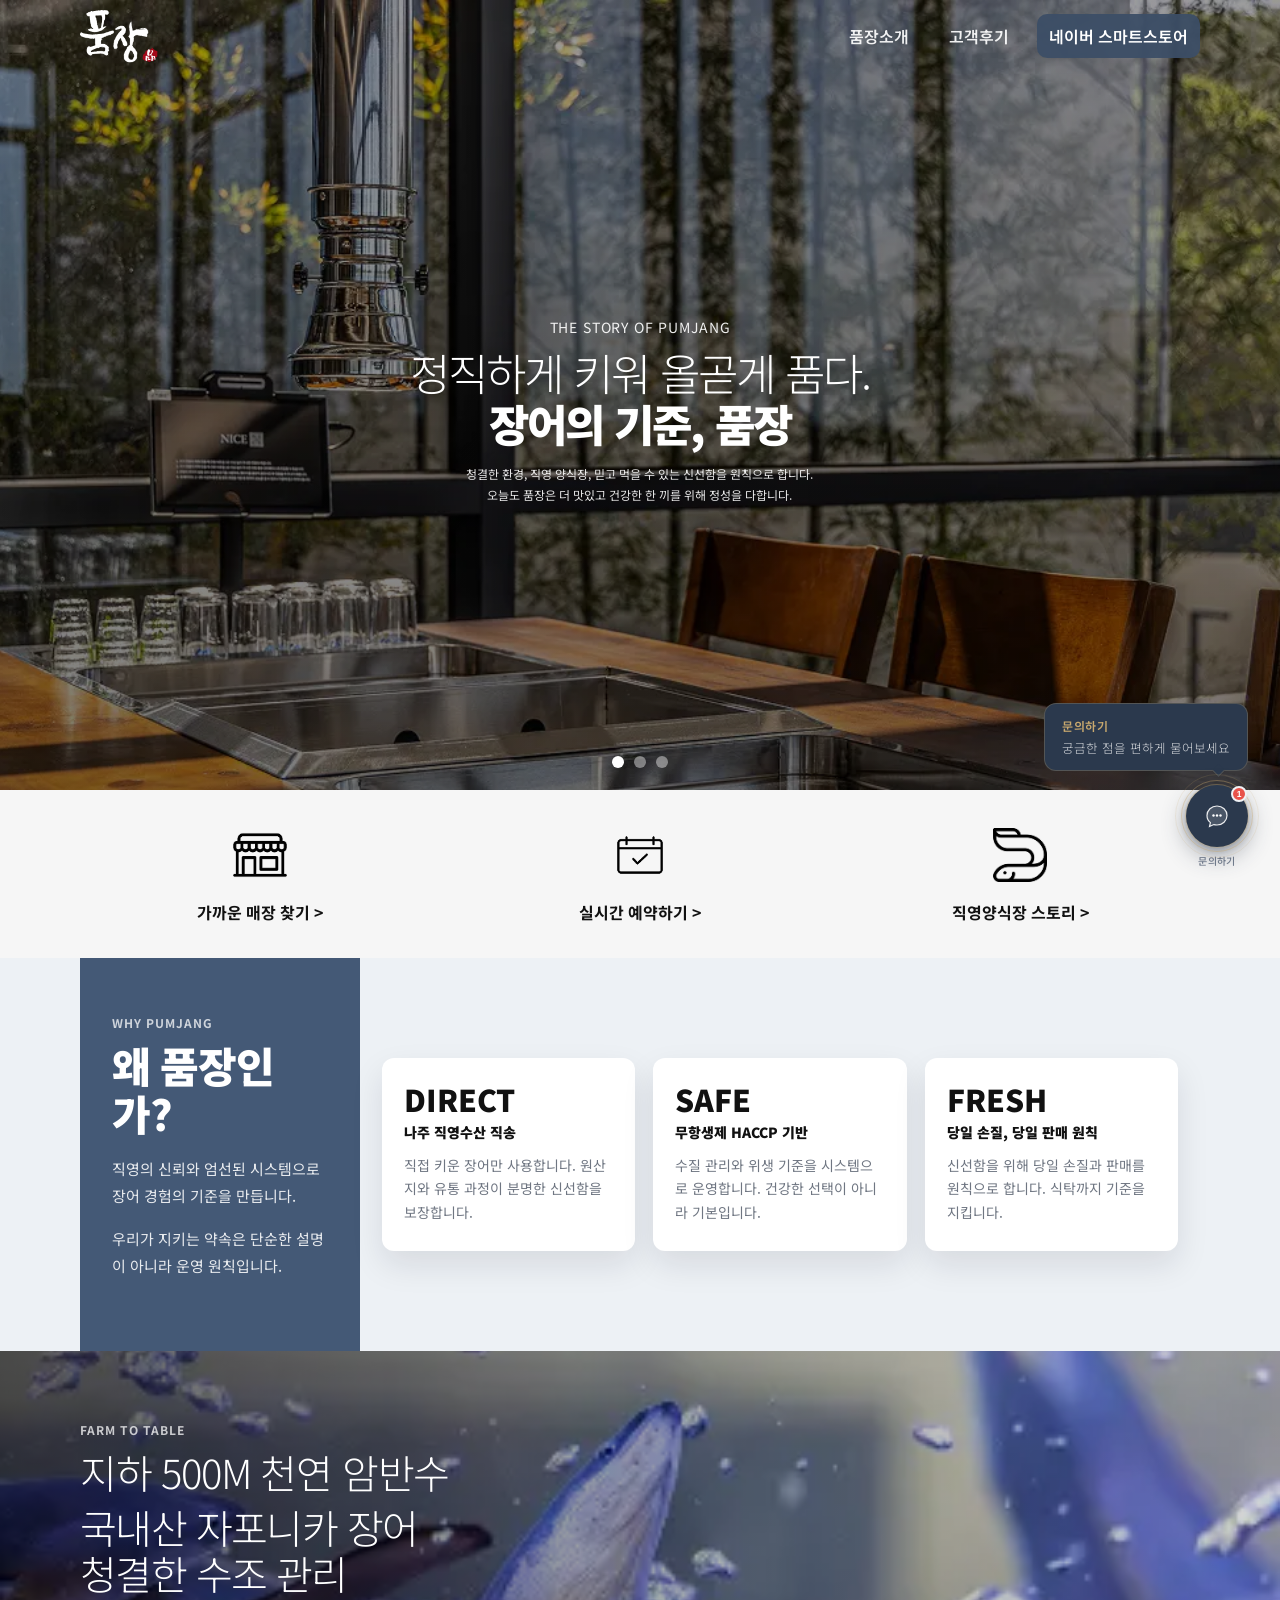
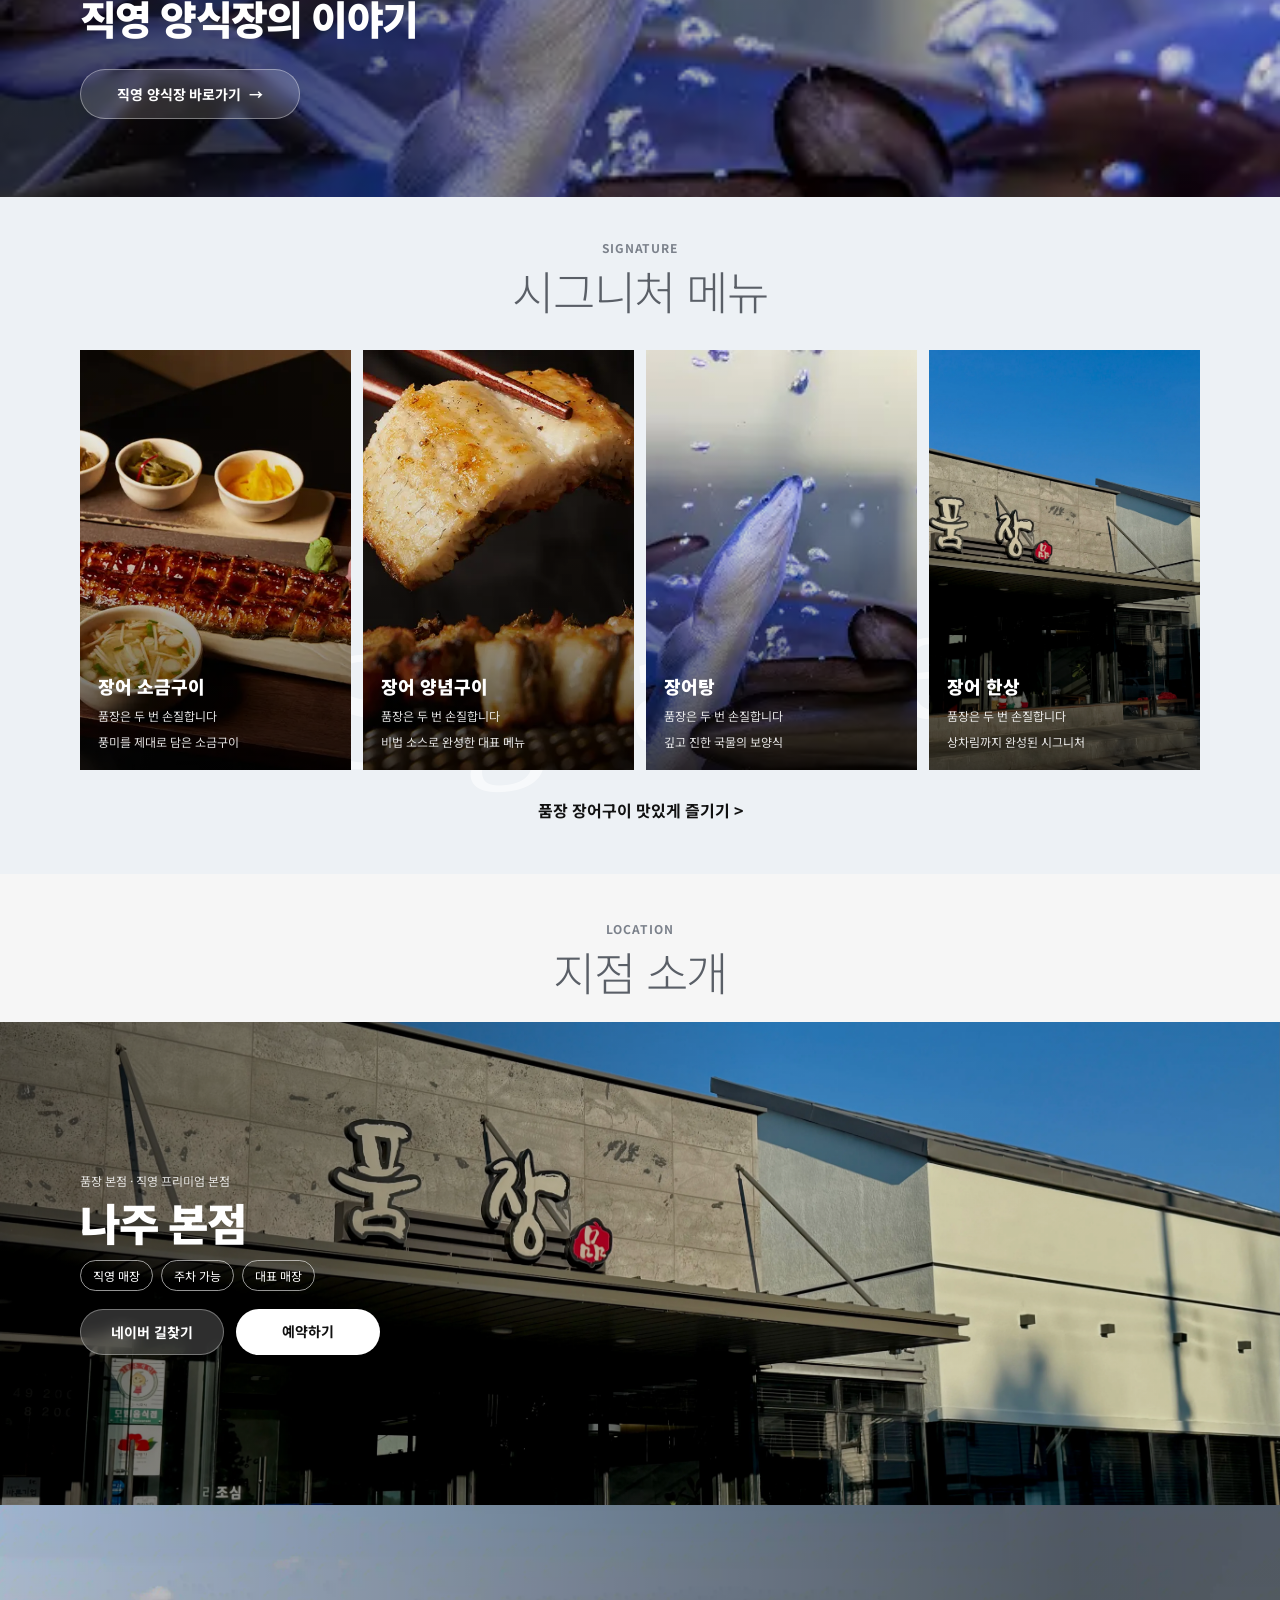
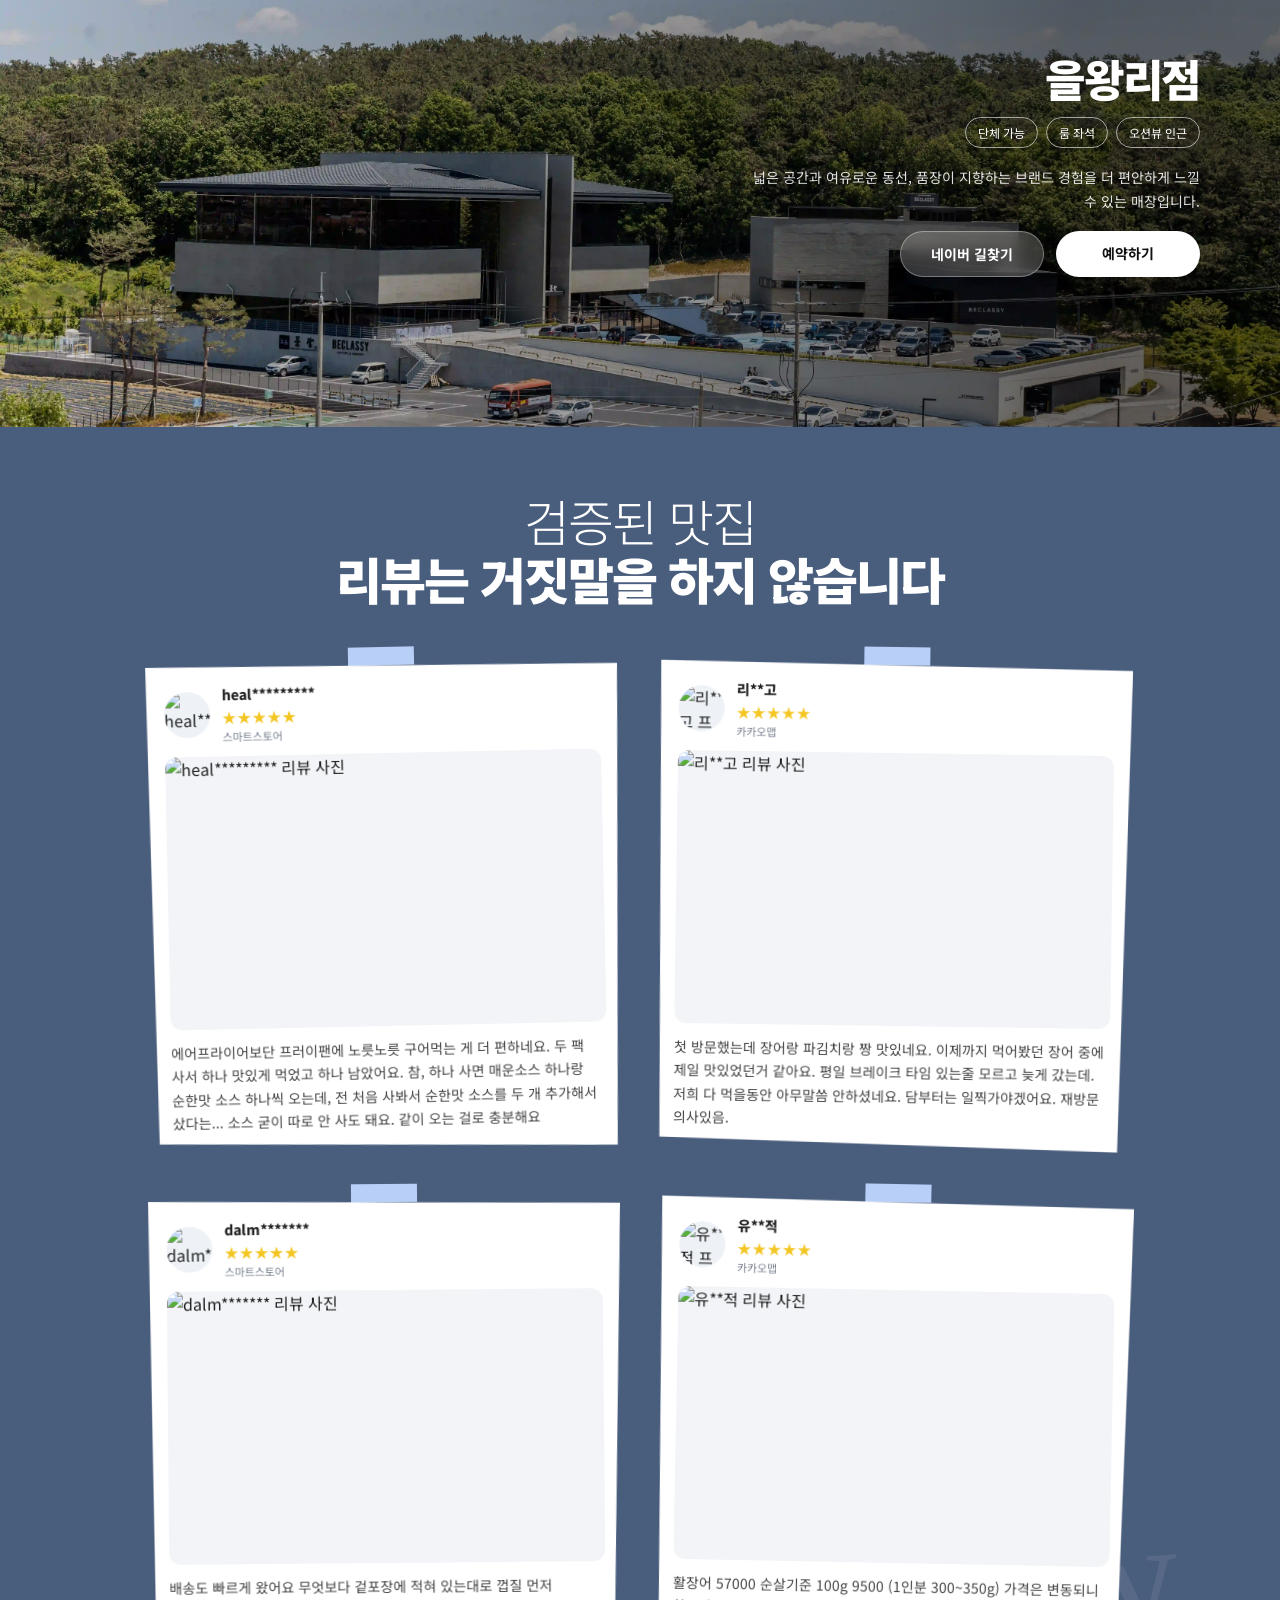
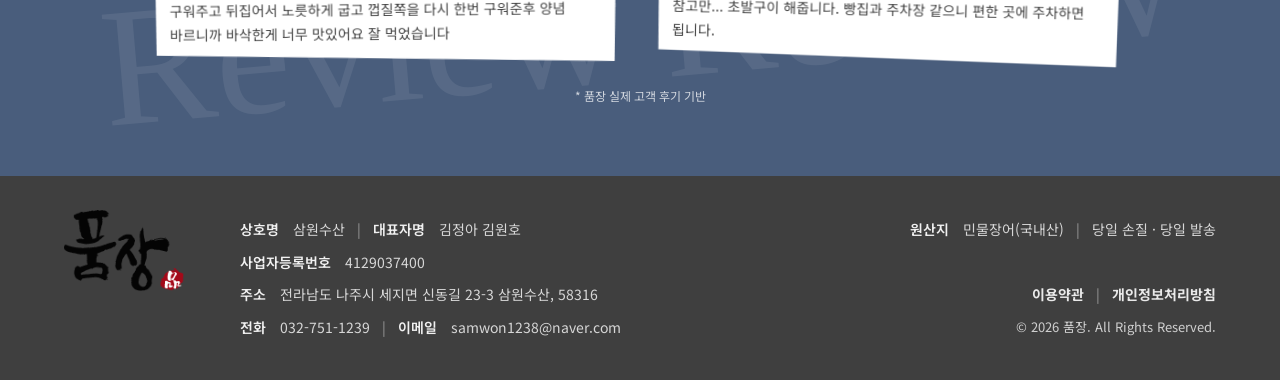
==== index.html @ 04818374 "Add files via upload" ====
<!DOCTYPE html>
<html lang="ko">

<head>
    <meta charset="UTF-8" />
    <meta name="viewport" content="width=device-width, initial-scale=1.0, viewport-fit=cover" />
    <title>품장 스마트스토어 | 신뢰 기반 브랜드</title>

    <meta name="description" content="신뢰를 최우선으로 운영하는 품장 스마트스토어 공식 랜딩 페이지." />
    <link rel="icon" href="assets/img/shared/favicon-32x32.ico" />

    <link rel="preconnect" href="https://fonts.googleapis.com">
    <link rel="preconnect" href="https://fonts.gstatic.com" crossorigin>
    <link
        href="https://fonts.googleapis.com/css2?family=Pretendard:wght@300;400;500;600;700;800;900&family=Noto+Sans+KR:wght@300;400;500;600&family=Noto+Serif+KR:wght@400;600&display=swap"
        rel="stylesheet">

    <script src="https://unpkg.com/micromodal/dist/micromodal.min.js"></script>
    <script src="https://cdn.jsdelivr.net/npm/gsap@3/dist/gsap.min.js"></script>

    <!-- <link rel="stylesheet" href="css/common.css" /> -->
    <link rel="stylesheet" href="css/landing.css" />
    <link rel="stylesheet" href="css/enjoy-modal.css" />
    <link rel="stylesheet" href="css/branch-actions.css" />
    <link rel="stylesheet" href="css/quick-actions-modal.css" />
</head>

<body>
    <div id="site-nav"></div>

    <main class="landing-main">

        <!-- ================= HERO ================= -->
        <section class="hero" aria-label="메인 배너">
            <div class="hero-slide is-active" data-bg="hero-01.webp">
                <div class="hero-overlay"></div>
                <div class="hero-inner container">
                    <div class="hero-copy hero-copy--center">
                        <div class="hero-kicker">THE STORY OF PUMJANG</div>
                        <h1 class="hero-title">
                            정직하게 키워 올곧게 품다.<br>
                            <strong>장어의 기준, 품장</strong>
                        </h1>
                        <p class="hero-desc">
                            청결한 환경, 직영 양식장, 믿고 먹을 수 있는 신선함을 원칙으로 합니다.<br>
                            오늘도 품장은 더 맛있고 건강한 한 끼를 위해 정성을 다합니다.
                        </p>
                    </div>
                </div>
            </div>

            <div class="hero-slide" data-bg="hero-02.webp">
                <div class="hero-overlay"></div>
                <div class="hero-inner container">
                    <div class="hero-copy hero-copy--center">
                        <div class="hero-kicker">DIRECT &amp; FRESH</div>
                        <h2 class="hero-title">
                            직영 양식장에서 바로,<br>
                            <strong>가장 신선한 장어</strong>
                        </h2>
                        <p class="hero-desc">
                            직접 키우고 직접 손질하고 직접 내놓는 기준,<br>
                            품장이 신선함을 증명하는 방식입니다.
                        </p>
                    </div>
                </div>
            </div>

            <div class="hero-slide" data-bg="hero-03.webp">
                <div class="hero-overlay"></div>
                <div class="hero-inner container">
                    <div class="hero-copy hero-copy--center">
                        <div class="hero-kicker">PREMIUM EEL</div>
                        <h2 class="hero-title">
                            손질할 필요 없이 편하게,<br>
                            <strong>제대로 즐기는 장어 한 끼</strong>
                        </h2>
                        <p class="hero-desc">
                            장어가 어렵지 않도록, 더 편하고 더 맛있게 먹는 경험을 만듭니다.
                        </p>
                    </div>
                </div>
            </div>

            <div class="hero-dots" aria-label="슬라이드 이동">
                <button class="is-active" type="button" aria-label="슬라이드 1"></button>
                <button type="button" aria-label="슬라이드 2"></button>
                <button type="button" aria-label="슬라이드 3"></button>
            </div>
        </section>

        <!-- ================= QUICK ================= -->
        <section class="quick-links" aria-label="바로가기">
            <div class="container quick-links__grid">
                <button type="button" class="quick-link js-open-store-finder">
                    <span class="quick-link__icon">
                        <img src="assets/img/index/icon-store.png" alt="">
                    </span>
                    <span class="quick-link__text">가까운 매장 찾기 &gt;</span>
                </button>

                <button type="button" class="quick-link js-open-booking-entry">
                    <span class="quick-link__icon">
                        <img src="assets/img/index/icon-calendar.png" alt="">
                    </span>
                    <span class="quick-link__text">실시간 예약하기 &gt;</span>
                </button>

                <a href="sub.html" class="quick-link">
                    <span class="quick-link__icon">
                        <img src="assets/img/index/icon-farm.png" alt="">
                    </span>
                    <span class="quick-link__text">직영양식장 스토리 &gt;</span>
                </a>
            </div>
        </section>

        <!-- ================= WHY ================= -->
        <section class="why" id="story" aria-label="왜 품장인가">
            <div class="container why__grid">
                <div class="why__intro">
                    <div class="section-kicker section-kicker--light">WHY PUMJANG</div>
                    <h2>왜 품장인가?</h2>
                    <p>직영의 신뢰와 엄선된 시스템으로 장어 경험의 기준을 만듭니다.</p>
                    <p>우리가 지키는 약속은 단순한 설명이 아니라 운영 원칙입니다.</p>
                </div>

                <div class="why__cards">
                    <article class="why-card">
                        <h3>DIRECT</h3>
                        <strong>나주 직영수산 직송</strong>
                        <p>직접 키운 장어만 사용합니다. 원산지와 유통 과정이 분명한 신선함을 보장합니다.</p>
                    </article>

                    <article class="why-card">
                        <h3>SAFE</h3>
                        <strong>무항생제 HACCP 기반</strong>
                        <p>수질 관리와 위생 기준을 시스템으로 운영합니다. 건강한 선택이 아니라 기본입니다.</p>
                    </article>

                    <article class="why-card">
                        <h3>FRESH</h3>
                        <strong>당일 손질, 당일 판매 원칙</strong>
                        <p>신선함을 위해 당일 손질과 판매를 원칙으로 합니다. 식탁까지 기준을 지킵니다.</p>
                    </article>
                </div>
            </div>
        </section>

        <!-- ================= FARM STORY ================= -->
        <section class="farm-story" id="farm-story" aria-label="직영 양식장 이야기">
            <img src="assets/img/index/brand-story.webp" alt="직영 양식장">
            <div class="farm-story__overlay"></div>

            <!-- <div class="container farm-story__content">
                <div class="section-kicker section-kicker--light">FARM TO TABLE</div>
                <p class="farm-story__sub">지하 500M 천연 암반수</p>
                <h2>
                    국내산 자포니카 장어<br>
                    청결한 수조 관리<br>
                    <strong>직영 양식장의 이야기</strong>
                </h2>
            </div> -->
            <div class="container farm-story__content">
                <div class="section-kicker section-kicker--light">FARM TO TABLE</div>
                <p class="farm-story__sub">지하 500M 천연 암반수</p>
                <h2>
                    국내산 자포니카 장어<br>
                    청결한 수조 관리<br>
                    <strong>직영 양식장의 이야기</strong>
                </h2>

                <div class="farm-story__cta">
                    <a href="sub.html" class="farm-story__btn">직영 양식장 바로가기</a>
                </div>
            </div>
        </section>

        <!-- ================= SIGNATURE ================= -->
        <section class="signature" aria-label="시그니처 메뉴">
            <div class="signature__watermark" aria-hidden="true">Signature</div>

            <div class="container">
                <header class="section-head">
                    <div class="section-kicker">SIGNATURE</div>
                    <h2>시그니처 메뉴</h2>
                </header>

                <div class="signature__grid">
                    <article class="menu-card">
                        <img src="assets/img/index/hero-02.webp" alt="장어 소금구이">
                        <div class="menu-card__overlay"></div>
                        <div class="menu-card__body">
                            <h3>장어 소금구이</h3>
                            <p>품장은 두 번 손질합니다</p>
                            <span>풍미를 제대로 담은 소금구이</span>
                        </div>
                    </article>

                    <article class="menu-card">
                        <img src="assets/img/index/hero-03.webp" alt="장어 양념구이">
                        <div class="menu-card__overlay"></div>
                        <div class="menu-card__body">
                            <h3>장어 양념구이</h3>
                            <p>품장은 두 번 손질합니다</p>
                            <span>비법 소스로 완성한 대표 메뉴</span>
                        </div>
                    </article>

                    <article class="menu-card">
                        <img src="assets/img/index/brand-story.webp" alt="장어탕">
                        <div class="menu-card__overlay"></div>
                        <div class="menu-card__body">
                            <h3>장어탕</h3>
                            <p>품장은 두 번 손질합니다</p>
                            <span>깊고 진한 국물의 보양식</span>
                        </div>
                    </article>

                    <article class="menu-card">
                        <img src="assets/img/index/naju.webp" alt="장어 한상">
                        <div class="menu-card__overlay"></div>
                        <div class="menu-card__body">
                            <h3>장어 한상</h3>
                            <p>품장은 두 번 손질합니다</p>
                            <span>상차림까지 완성된 시그니처</span>
                        </div>
                    </article>
                </div>

                <!-- <div class="signature__more">
                    <a href="test.html">품장 장어구이 맛있게 즐기기 &gt;</a>
                </div> -->
                <div class="signature__more">
                    <a href="#" data-enjoy-open>품장 장어구이 맛있게 즐기기 &gt;</a>
                </div>
            </div>
        </section>

        <!-- ================= LOCATION ================= -->
        <section class="location" id="location" aria-label="지점 소개">
            <header class="section-head section-head--location">
                <div class="section-kicker">LOCATION</div>
                <h2>지점 소개</h2>
            </header>

            <div class="location__stack">
                <article class="branch branch--left">
                    <img src="assets/img/index/naju.webp" alt="나주 본점">
                    <div class="branch__overlay"></div>
                    <div class="container branch__content">
                        <div class="branch__label">품장 본점 · 직영 프리미엄 본점</div>
                        <h3>나주 본점</h3>
                        <div class="branch__chips">
                            <span>직영 매장</span>
                            <span>주차 가능</span>
                            <span>대표 매장</span>
                        </div>
                        <div class="branch__actions">
                            <a href="#" class="js-naver-route" data-elng="126.752246" data-elat="35.064414"
                                data-etext="품장 나주점">네이버 길찾기</a>
                            <a href="tel:061-123-4567" class="reserve-btn js-reserve-trigger" data-reserve-type="phone"
                                data-branch-name="품장 나주점" data-phone="061-123-4567">
                                예약하기
                            </a>
                        </div>
                    </div>
                </article>

                <article class="branch branch--right">
                    <img src="assets/img/index/eurwang.webp" alt="을왕리점">
                    <div class="branch__overlay"></div>
                    <div class="container branch__content">
                        <h3>을왕리점</h3>
                        <div class="branch__chips">
                            <span>단체 가능</span>
                            <span>룸 좌석</span>
                            <span>오션뷰 인근</span>
                        </div>
                        <p class="branch__desc">
                            넓은 공간과 여유로운 동선, 품장이 지향하는 브랜드 경험을
                            더 편안하게 느낄 수 있는 매장입니다.
                        </p>
                        <div class="branch__actions">
                            <a href="#" class="js-naver-route" data-elng="126.373171" data-elat="37.453956"
                                data-etext="품장 을왕리점">네이버 길찾기</a>
                            <a href="https://m.booking.naver.com/booking/6/bizes/1484723/items/7026688?area=bmp&lang=ko&map-search=1&service-target=map-pc&theme=place"
                                class="reserve-btn js-reserve-trigger" data-reserve-type="naver"
                                data-branch-name="품장 을왕리점" data-phone="032-751-1239"
                                data-reserve-url="https://m.booking.naver.com/booking/6/bizes/1484723/items/7026688?area=bmp&lang=ko&map-search=1&service-target=map-pc&theme=place">
                                예약하기
                            </a>
                        </div>
                    </div>
                </article>
            </div>
        </section>

        <!-- ================= REVIEW ================= -->
        <section class="review-board" aria-label="고객 후기">
            <div class="review-board__watermark" aria-hidden="true">Review Review</div>

            <div class="container">
                <header class="review-board__head">
                    <h2>
                        검증된 맛집<br>
                        <strong>리뷰는 거짓말을 하지 않습니다</strong>
                    </h2>
                </header>

                <div class="review-board__grid" id="reviewGrid">
                    <!-- JS 렌더링 -->
                </div>

                <div class="review-board__dots" id="reviewDots"></div>
                <p class="review-board__caption">* 품장 실제 고객 후기 기반</p>
            </div>
        </section>
    </main>

    <div id="site-footer"></div>

    <!-- Talk Talk Banner Script start -->
    <script type="text/javascript" src="https://partner.talk.naver.com/banners/script"></script>
    <div class="talk_banner_div" data-id="172076"></div>
    <!-- Talk Talk Banner Script end -->

    <!-- 커스텀 톡톡 버튼 -->
    <div class="tt-wrapper" id="tt-closed">
        <div class="tt-tooltip" id="tt-tooltip">
            <div class="tt-tooltip-title">문의하기</div>
            <div class="tt-tooltip-body">궁금한 점을 편하게 물어보세요</div>
        </div>

        <div class="tt-wrapper__button">
            <button class="tt-btn" id="tt-btn" type="button" onclick="openTalkTalk()">
                <span class="tt-badge" id="tt-badge">1</span>
                <div class="tt-btn-inner">
                    <svg class="tt-btn-icon" viewBox="0 0 24 24" fill="none" xmlns="http://www.w3.org/2000/svg">
                        <path
                            d="M12 2C6.477 2 2 6.268 2 11.5C2 14.32 3.29 16.86 5.4 18.6L4.5 22.5L8.8 20.55C9.82 20.84 10.89 21 12 21C17.523 21 22 16.732 22 11.5C22 6.268 17.523 2 12 2Z"
                            fill="white" fill-opacity="0.15" stroke="white" stroke-opacity="0.9" stroke-width="1.2" />
                        <circle cx="8.5" cy="11.5" r="1.2" fill="white" />
                        <circle cx="12" cy="11.5" r="1.2" fill="white" />
                        <circle cx="15.5" cy="11.5" r="1.2" fill="white" />
                    </svg>
                </div>
            </button>
            <div class="tt-label">문의하기</div>
        </div>
    </div>

    <!-- 채팅창 -->
    <div class="tt-chat" id="tt-chat">
        <div class="tt-header">
            <div class="tt-header-deco"></div>
            <div class="tt-gold-line"></div>

            <div class="tt-header-row">
                <div class="tt-avatar">
                    <svg viewBox="0 0 20 20" fill="none" xmlns="http://www.w3.org/2000/svg">
                        <path d="M3 9.5L10 3L17 9.5V17H13V13H7V17H3V9.5Z" stroke="#C9A96E" stroke-width="1.3"
                            stroke-linejoin="round" fill="none" />
                    </svg>
                </div>
                <div class="tt-header-info">
                    <div class="tt-header-brand">Customer Service</div>
                    <div class="tt-header-name">품장 고객센터</div>
                    <div class="tt-status-row">
                        <div class="tt-status-dot" id="tt-dot"></div>
                        <span class="tt-status-text" id="tt-status">상담 가능</span>
                    </div>
                </div>
                <button class="tt-close" type="button" onclick="closeChat()">
                    <svg viewBox="0 0 14 14" fill="none" width="12" height="12">
                        <path d="M1 1L13 13M13 1L1 13" stroke="currentColor" stroke-width="1.5"
                            stroke-linecap="round" />
                    </svg>
                </button>
            </div>
        </div>

        <div class="tt-body" id="tt-body">
            <div class="tt-date-divider">
                <span id="tt-date">오늘</span>
            </div>
            <div class="tt-msg-row">
                <div class="tt-msg-avatar-sm">
                    <svg viewBox="0 0 14 14" fill="none">
                        <path d="M2 6.5L7 2L12 6.5V12H9.5V9H4.5V12H2V6.5Z" stroke="#C9A96E" stroke-width="1.1"
                            stroke-linejoin="round" fill="none" />
                    </svg>
                </div>
                <div>
                    <div class="tt-bubble" id="tt-welcome">
                        안녕하세요, 품장입니다 😊<br>무엇을 도와드릴까요?
                    </div>
                </div>
                <div class="tt-msg-time" id="tt-time"></div>
            </div>
        </div>

        <div class="tt-footer">
            <input class="tt-input" id="tt-input" placeholder="메시지를 입력하세요..." onkeydown="handleKey(event)" />
            <button class="tt-send" type="button" onclick="sendMsg()">
                <svg viewBox="0 0 16 16" fill="none">
                    <path d="M2 14L14 8L2 2V6.5L10 8L2 9.5V14Z" fill="white" />
                </svg>
            </button>
        </div>

        <div class="tt-powered">
            <svg width="12" height="12" viewBox="0 0 12 12" fill="none">
                <circle cx="6" cy="6" r="5.5" stroke="#03C75A" stroke-width="1" />
                <path d="M4 6.5L5.5 8L8 4.5" stroke="#03C75A" stroke-width="1.2" stroke-linecap="round" />
            </svg>
            <span>Powered by</span>
            <span class="tt-naver-logo">NAVER 톡톡</span>
        </div>
    </div>

    <script>
        async function loadPartial(targetId, file) {
            const target = document.getElementById(targetId);
            if (!target) return;

            try {
                const response = await fetch(file, { cache: "no-store" });
                if (!response.ok) throw new Error(file + " load failed");
                target.innerHTML = await response.text();
            } catch (error) {
                console.error(error);
            }
        }

        function openTalkTalk() {
            const badge = document.getElementById('tt-badge');
            if (badge) badge.style.display = 'none';

            const originalBtn = document.querySelector('.talk_banner_div a, .talk_banner_div button');
            if (originalBtn) {
                originalBtn.click();
                return;
            }

            if (window.NaverTalkTalk && typeof window.NaverTalkTalk.open === 'function') {
                window.NaverTalkTalk.open();
                return;
            }

            window.open('https://talk.naver.com/ct/172076', '_blank', 'width=400,height=600');
        }

        function closeChat() {
            const chat = document.getElementById('tt-chat');
            const closed = document.getElementById('tt-closed');
            if (chat) chat.style.display = 'none';
            if (closed) closed.style.display = 'flex';
        }

        function sendMsg() {
            const input = document.getElementById('tt-input');
            const body = document.getElementById('tt-body');
            if (!input || !body) return;

            const text = input.value.trim();
            if (!text) return;

            const now = new Date();
            const time = now.getHours() + ':' + String(now.getMinutes()).padStart(2, '0');

            const row = document.createElement('div');
            row.className = 'tt-msg-row user';
            row.innerHTML = `
                <div class="tt-msg-time">${time}</div>
                <div class="tt-bubble user">${escapeHtml(text)}</div>
            `;
            body.appendChild(row);
            body.scrollTop = body.scrollHeight;
            input.value = '';
        }

        function handleKey(e) {
            if (e.key === 'Enter') sendMsg();
        }

        function escapeHtml(str) {
            return String(str || '')
                .replace(/&/g, '&amp;')
                .replace(/</g, '&lt;')
                .replace(/>/g, '&gt;')
                .replace(/"/g, '&quot;')
                .replace(/'/g, '&#39;');
        }

        function normalizeText(text) {
            return String(text || '')
                .replace(/\s+/g, ' ')
                .replace(/[~!@#$%^&*()_+\-=\[\]{};':"\\|,.<>\/?`…]/g, ' ')
                .trim();
        }

        function hasMeaningfulContent(text) {
            const raw = String(text || '').trim();
            const normalized = normalizeText(raw).toLowerCase();

            if (!normalized) return false;

            const blockedExact = [
                'ㅇ', 'ㅇㅇ', 'ㅎ', 'ㅎㅎ', '굿', '굿굿', '좋아요', '맛있어요',
                '최고', '추천', 'good', 'goood', '…', '......', '.....'
            ];

            if (blockedExact.includes(raw.toLowerCase()) || blockedExact.includes(normalized)) {
                return false;
            }

            if (normalized.length < 8) return false;

            const onlySimple = /^[ㄱ-ㅎㅏ-ㅣ가-힣a-z0-9]{1,6}$/i;
            if (onlySimple.test(normalized)) return false;

            return true;
        }

        function isNegativeReview(text) {
            const normalized = normalizeText(text).toLowerCase();

            const negativeKeywords = [
                '불친절', '별로', '최악', '다신', '다시는', '실망', '더럽',
                '불편', '맛없', '비추천', '문제', '아쉽', '환불', '냄새',
                '불만', '오래걸', '눈치', '불쾌', '안 좋', '비싸',
                '별루', '추천하지 않', '재구매 안', '실수', '형편없'
            ];

            return negativeKeywords.some(keyword => normalized.includes(keyword));
        }

        function getSourceLabel(source) {
            if (source === 'kakao_map') return '카카오맵';
            if (source === 'naver_map') return '네이버플레이스';
            if (source === 'naver_smartstore') return '스마트스토어';
            return '리뷰';
        }

        function getStars(score) {
            const safeScore = Math.max(0, Math.min(5, Number(score || 0)));
            if (!safeScore) return '';
            return '★'.repeat(safeScore) + '☆'.repeat(5 - safeScore);
        }

        function pickReviewImage(item) {
            if (item.image_url) return item.image_url;
            if (Array.isArray(item.image_urls) && item.image_urls.length > 0) {
                return item.image_urls[0];
            }
            return '';
        }

        function pickProfileImage(item) {
            return item.profile_image_url || 'assets/img/shared/icon_black.svg';
        }

        function mapKakaoReview(item) {
            return {
                source: 'kakao_map',
                nickname: item.nickname || '고객',
                rating: Number(item.rating || 0),
                content: String(item.content || '').trim(),
                image: pickReviewImage(item),
                profileImage: pickProfileImage(item)
            };
        }

        function mapNaverMapReview(item) {
            return {
                source: 'naver_map',
                nickname: item.nickname || '고객',
                rating: null,
                content: String(item.content || '').trim(),
                image: pickReviewImage(item),
                profileImage: pickProfileImage(item)
            };
        }

        function mapSmartStoreReview(item) {
            return {
                source: 'naver_smartstore',
                nickname: item.user || '구매고객',
                rating: Number(item.score || 0),
                content: String(item.content || '').trim(),
                image: pickReviewImage(item),
                profileImage: pickProfileImage(item)
            };
        }

        function reviewPassesFilter(review) {
            if (!hasMeaningfulContent(review.content)) return false;
            if (isNegativeReview(review.content)) return false;

            if (review.source === 'kakao_map' && Number(review.rating || 0) < 4) return false;
            if (review.source === 'naver_smartstore' && Number(review.rating || 0) < 4) return false;

            return true;
        }

        function dedupeReviews(reviews) {
            const seen = new Set();

            return reviews.filter((review) => {
                const key = `${review.nickname}|${normalizeText(review.content)}`;
                if (seen.has(key)) return false;
                seen.add(key);
                return true;
            });
        }

        function sortReviews(reviews) {
            return [...reviews].sort((a, b) => {
                const aHasImage = a.image ? 1 : 0;
                const bHasImage = b.image ? 1 : 0;
                const aRating = Number(a.rating || 0);
                const bRating = Number(b.rating || 0);
                const aLength = normalizeText(a.content).length;
                const bLength = normalizeText(b.content).length;

                if (bHasImage !== aHasImage) return bHasImage - aHasImage;
                if (bRating !== aRating) return bRating - aRating;
                if (bLength !== aLength) return bLength - aLength;
                return 0;
            });
        }

        // ── 리뷰 순환 상태 ──────────────────────────────────────────
        let _allReviews = [];
        let _reviewPage = 0;   // 현재 페이지 (0-based)
        let _reviewTimer = null;
        let _isAnimating = false;
        const REVIEWS_PER_PAGE = 4;
        const REVIEW_INTERVAL = 5500;

        // 카드마다 살짝 다른 기울기 (노트 붙인 느낌)
        const TILTS = ['-1.2deg', '0.8deg', '-0.5deg', '1.1deg'];

        function totalPages() {
            return Math.ceil(_allReviews.length / REVIEWS_PER_PAGE);
        }

        function getPageSlice(page) {
            const start = (page * REVIEWS_PER_PAGE) % _allReviews.length;
            const result = [];
            for (let i = 0; i < REVIEWS_PER_PAGE; i++) {
                result.push(_allReviews[(start + i) % _allReviews.length]);
            }
            return result;
        }

        function buildReviewCard(review, idx) {
            const nickname = escapeHtml(review.nickname);
            const content = escapeHtml(review.content);
            const source = escapeHtml(getSourceLabel(review.source));
            const stars = review.rating ? `<div class="review-note__stars">${getStars(review.rating)}</div>` : '';
            const profileImage = escapeHtml(review.profileImage);
            const reviewImage = review.image ? `
                <div class="review-note__image">
                    <img src="${escapeHtml(review.image)}" alt="${nickname} 리뷰 사진" loading="lazy" referrerpolicy="no-referrer">
                </div>` : '';
            const tilt = TILTS[idx % TILTS.length];

            return `
                <article class="review-note" style="--tilt:${tilt}">
                    <div class="review-note__tape"></div>
                    <div class="review-note__body">
                        <div class="review-note__top">
                            <div class="review-note__profile">
                                <img src="${profileImage}" alt="${nickname} 프로필" loading="lazy" referrerpolicy="no-referrer">
                            </div>
                            <div class="review-note__meta">
                                <div class="review-note__name">${nickname}</div>
                                ${stars}
                                <div class="review-note__source">${source}</div>
                            </div>
                        </div>
                        ${reviewImage}
                        <p class="review-note__text">${content}</p>
                    </div>
                </article>`;
        }

        function updateDots() {
            const dotsEl = document.getElementById('reviewDots');
            if (!dotsEl) return;
            const pages = totalPages();
            if (pages <= 1) { dotsEl.style.display = 'none'; return; }

            dotsEl.innerHTML = Array.from({ length: pages }, (_, i) =>
                `<button class="review-board__dot${i === _reviewPage ? ' is-active' : ''}"
                         type="button" aria-label="리뷰 페이지 ${i + 1}" data-page="${i}"></button>`
            ).join('');

            dotsEl.querySelectorAll('.review-board__dot').forEach(btn => {
                btn.addEventListener('click', () => {
                    const p = Number(btn.dataset.page);
                    if (p !== _reviewPage) goToPage(p);
                });
            });
        }

        function renderReviews(reviews, animate = true) {
            const grid = document.getElementById('reviewGrid');
            if (!grid) return;

            if (!reviews.length) {
                grid.innerHTML = `<div class="review-note__empty">표시할 리뷰가 없습니다.</div>`;
                return;
            }

            if (!animate) {
                grid.innerHTML = reviews.map((r, i) => buildReviewCard(r, i)).join('');
                updateDots();
                return;
            }

            // 기존 카드 퇴장
            const existing = grid.querySelectorAll('.review-note');
            if (existing.length) {
                existing.forEach(el => el.classList.add('is-leaving'));
                setTimeout(() => {
                    grid.innerHTML = reviews.map((r, i) => buildReviewCard(r, i)).join('');
                    updateDots();
                }, 380);
            } else {
                grid.innerHTML = reviews.map((r, i) => buildReviewCard(r, i)).join('');
                updateDots();
            }
        }

        function goToPage(page) {
            if (_isAnimating) return;
            _isAnimating = true;
            _reviewPage = page;
            renderReviews(getPageSlice(_reviewPage), true);
            setTimeout(() => { _isAnimating = false; }, 750);
        }

        function showNextReviews() {
            if (_allReviews.length <= REVIEWS_PER_PAGE) return;
            goToPage((_reviewPage + 1) % totalPages());
        }

        function startReviewCycle() {
            if (_reviewTimer) clearInterval(_reviewTimer);
            _reviewTimer = setInterval(showNextReviews, REVIEW_INTERVAL);
        }

        async function loadReviews() {
            try {
                const [kakaoRes, naverMapRes, smartRes] = await Promise.all([
                    fetch('json/kakao_map.json'),
                    fetch('json/naver_map.json'),
                    fetch('json/naver_smartstore.json')
                ]);

                if (!kakaoRes.ok || !naverMapRes.ok || !smartRes.ok) {
                    throw new Error('리뷰 JSON 로드 실패');
                }

                const [kakaoJson, naverMapJson, smartJson] = await Promise.all([
                    kakaoRes.json(),
                    naverMapRes.json(),
                    smartRes.json()
                ]);

                const kakaoReviews = Array.isArray(kakaoJson) ? kakaoJson.map(mapKakaoReview) : [];
                const naverMapReviews = Array.isArray(naverMapJson) ? naverMapJson.map(mapNaverMapReview) : [];
                const smartReviews = Array.isArray(smartJson?.reviews) ? smartJson.reviews.map(mapSmartStoreReview) : [];

                const merged = [...kakaoReviews, ...naverMapReviews, ...smartReviews];
                const filtered = merged.filter(reviewPassesFilter);
                const deduped = dedupeReviews(filtered);
                _allReviews = sortReviews(deduped);

                _reviewPage = 0;
                renderReviews(getPageSlice(0), false); // 첫 페이지는 애니만 (페이지 로드 후)
                setTimeout(() => startReviewCycle(), REVIEW_INTERVAL);
            } catch (error) {
                console.error('리뷰 로딩 실패:', error);
                renderReviews([]);
            }
        }

        document.addEventListener("DOMContentLoaded", async () => {
            await loadPartial("site-nav", "nav-landing.html");
            await loadPartial("site-footer", "footer.html");

            const header = document.getElementById("landingHeader");
            const siteNav = document.getElementById("site-nav");
            const navMenu = document.getElementById("navMenu");
            const hamburger = document.getElementById("landingHamburger");
            const logoImg = document.getElementById("landingLogo");

            if (header && siteNav) {
                const applyHeaderState = () => {
                    const y = window.scrollY || document.documentElement.scrollTop || 0;
                    const atTop = y <= 50;
                    document.body.classList.toggle("at-top", atTop);
                    siteNav.classList.toggle("is-scrolled", !atTop);

                    if (logoImg) {
                        logoImg.src = atTop
                            ? "assets/img/shared/icon_white.svg"
                            : "assets/img/shared/icon_black.svg";
                    }
                };

                document.body.classList.add("at-top");
                siteNav.classList.remove("is-scrolled");

                requestAnimationFrame(applyHeaderState);
                window.addEventListener("scroll", applyHeaderState, { passive: true });
                window.addEventListener("load", applyHeaderState);

                const toggleMenu = () => {
                    if (!navMenu) return;
                    const opened = navMenu.classList.toggle("open");
                    if (hamburger) {
                        hamburger.setAttribute("aria-expanded", opened ? "true" : "false");
                    }
                };

                if (hamburger) {
                    hamburger.addEventListener("click", toggleMenu);
                    hamburger.addEventListener("keydown", (e) => {
                        if (e.key === "Enter" || e.key === " ") {
                            e.preventDefault();
                            toggleMenu();
                        }
                    });
                }
            }

            const HERO_IMG_BASE = "assets/img/index/";
            const slides = document.querySelectorAll(".hero-slide");
            const dots = document.querySelectorAll(".hero-dots button");

            slides.forEach((slide) => {
                const file = slide.getAttribute("data-bg");
                slide.style.backgroundImage = `url('${HERO_IMG_BASE}${file}')`;
            });

            if (slides.length && dots.length) {
                let index = 0;
                let timer = null;

                const showSlide = (i) => {
                    slides.forEach((slide) => slide.classList.remove("is-active"));
                    dots.forEach((dot) => dot.classList.remove("is-active"));
                    slides[i].classList.add("is-active");
                    dots[i].classList.add("is-active");
                    index = i;
                };

                const startAuto = () => {
                    if (timer) clearInterval(timer);
                    timer = setInterval(() => {
                        showSlide((index + 1) % slides.length);
                    }, 3500);
                };

                showSlide(0);
                startAuto();

                dots.forEach((dot, i) => {
                    dot.addEventListener("click", () => {
                        showSlide(i);
                        startAuto();
                    });
                });
            }

            const now = new Date();
            const time = now.getHours() + ':' + String(now.getMinutes()).padStart(2, '0');
            const timeEl = document.getElementById('tt-time');
            if (timeEl) timeEl.textContent = time;

            setTimeout(() => {
                const tooltip = document.getElementById('tt-tooltip');
                if (tooltip) tooltip.style.display = 'block';
            }, 1000);

            setTimeout(() => {
                const tooltip = document.getElementById('tt-tooltip');
                if (!tooltip) return;
                tooltip.style.transition = 'opacity 0.5s ease';
                tooltip.style.opacity = '0';
                setTimeout(() => {
                    tooltip.style.display = 'none';
                    tooltip.style.opacity = '1';
                }, 500);
            }, 6000);

            loadReviews();
        });
    </script>

    <script src="js/enjoy-modal.js" defer></script>
    <script src="js/store-route.js" defer></script>
    <script src="js/branch-actions.js" defer></script>
    <script src="js/quick-actions-modal.js" defer></script>
</body>

</html>
---- css/common.css ----
:root {
    --dark: #0f172a;
    --gray: #6b7280;
    --light: #ffffff;
    --primary: #2563eb;
    --soft: #eff6ff;
    --line: #e5e7eb;
    --naver: #415a75;
    /* 네이버 버튼 기준 컬러 */
    --max: 1200px;
}

/* ================= Reset ================= */
* {
    margin: 0;
    padding: 0;
    box-sizing: border-box;
}

body {
    font-family: 'Pretendard', sans-serif;
    background: var(--light);
    color: var(--dark);
    line-height: 1.7;
}

a {
    color: inherit;
    text-decoration: none;
}

.container {
    max-width: var(--max);
    margin: 0 auto;
    padding: 0 20px;
}

/* ================= Header / Nav ================= */
header {
    position: fixed;
    top: 0;
    left: 0;
    right: 0;
    background: #fff;
    border-bottom: 1px solid var(--line);
    z-index: 100;
}

.nav {
    min-height: 72px;
    display: flex;
    align-items: center;
    justify-content: space-between;
    gap: 18px;
}

/* Logo */
.logo-link {
    display: flex;
    align-items: center;
    gap: 10px;
    min-width: 120px;
}

.logo-img {
    width: 72px;
    height: auto;
    display: block;
}

/* Nav menu */
.nav-menu {
    display: flex;
    align-items: center;
    gap: 6px;
}

.nav-menu a {
    padding: 9px 14px;
    border-radius: 12px;
    font-weight: 600;
    font-size: 15px;
    color: var(--dark);
    letter-spacing: -0.2px;
    transition: background .18s ease, color .18s ease;
    white-space: nowrap;
}

/* ✅ 네이버 버튼과 톤 통일된 hover */
.nav-menu a:hover {
    background: rgba(65, 90, 117, 0.14);
    color: var(--naver);
}

/* ================= 네이버 스마트스토어 버튼 (플랫 / 통일 UX) ================= */
.nav-cta.nav-cta--naver {
    display: inline-flex;
    align-items: center;
    gap: 10px;

    padding: 11px 18px;
    border-radius: 9px;

    background: var(--naver);
    color: #ffffff !important;

    font-weight: 700;
    font-size: 15.5px;
    letter-spacing: -0.2px;
    line-height: 1;
    white-space: nowrap;

    border: 0;
    box-shadow: none;
    /* ✅ 그림자 제거 */

    transition:
        background .15s ease,
        transform .12s ease;
}

/* 아이콘 / 텍스트 */
.nav-cta--naver .naver-n {
    font-weight: 800;
    font-size: 17px;
    line-height: 1;
    opacity: 0.95;
}

.nav-cta--naver .naver-text {
    font-weight: 700;
}

/* hover */
.nav-cta.nav-cta--naver:hover {
    background: #364d66;
    transform: translateY(-1px);
}

/* active (눌림) */
.nav-cta.nav-cta--naver:active {
    transform: translateY(1px);
}

/* focus (접근성) */
.nav-cta.nav-cta--naver:focus-visible {
    outline: 3px solid rgba(65, 90, 117, 0.35);
    outline-offset: 3px;
}

/* Mobile toggle */
.nav-toggle {
    display: none;
    font-size: 26px;
    cursor: pointer;
    user-select: none;
    padding: 8px 10px;
    border-radius: 12px;
    border: none;
    background: transparent;
}

.nav-toggle:hover {
    background: var(--soft);
    color: var(--naver);
}

/* fixed header spacing */
main {
    padding-top: 72px;
}

/* ================= Footer ================= */
.site-footer {
    background: #3f3f3f;
    color: #e9e9e9;
}

.footer-inner {
    max-width: 1200px;
    margin: 0 auto;
    padding: 34px 24px;
    display: flex;
    align-items: flex-start;
    gap: 56px;
}

.footer-logo {
    display: inline-flex;
    align-items: flex-start;
    flex: 0 0 auto;
}

.footer-logo img {
    width: 120px;
    height: auto;
    display: block;
}

.footer-info {
    flex: 1 1 auto;
    min-width: 0;
}

.footer-row {
    display: flex;
    align-items: center;
    flex-wrap: wrap;
    gap: 12px;
    line-height: 1.9;
    font-size: 14px;
    margin: 6px 0;
}

.footer-item {
    display: inline-flex;
    align-items: center;
    gap: 14px;
    white-space: nowrap;
}

.label {
    color: #f1f1f1;
    font-weight: 600;
}

.value {
    color: #d7d7d7;
    font-weight: 400;
}

.sep {
    color: #9a9a9a;
    user-select: none;
}

.footer-split {
    justify-content: space-between;
    gap: 18px;
}

.footer-left {
    display: flex;
    align-items: center;
    flex-wrap: wrap;
    gap: 12px;
}

.footer-right {
    display: flex;
    align-items: center;
    justify-content: flex-end;
    gap: 12px;
    white-space: nowrap;
}

.footer-address {
    white-space: normal;
}

.footer-link {
    color: #f1f1f1;
    font-weight: 700;
}

.footer-link:hover {
    text-decoration: underline;
}

.footer-copy {
    color: #d0d0d0;
    font-size: 13px;
}

.site-footer a {
    color: inherit;
}

/* ================= Responsive ================= */
@media (max-width: 900px) {
    .footer-inner {
        flex-direction: column;
        gap: 18px;
    }

    .footer-logo img {
        width: 110px;
    }

    .footer-right {
        justify-content: flex-start;
    }
}

@media (max-width: 768px) {
    .footer-row.footer-split {
        flex-direction: column;
        align-items: flex-start;
        gap: 6px;
    }

    .footer-right {
        white-space: normal;
        flex-wrap: wrap;
    }

    .footer-item {
        white-space: normal;
    }
}

/* ================= Mobile Nav (COMMON) ================= */
@media (max-width: 900px) {

    /* 햄버거 버튼 보이기 */
    .nav-toggle {
        display: block;
    }

    /* 메뉴는 모바일에서 드롭다운 */
    .nav-menu {
        position: absolute;
        top: 72px;
        left: 0;
        right: 0;

        background: #fff;
        border-bottom: 1px solid var(--line);

        display: none;
        /* 기본 숨김 */
        flex-direction: column;
        gap: 0;
        padding: 8px 0;

        z-index: 2000;
    }

    /* toggleNav()가 active 붙이면 열림 */
    .nav-menu.active {
        display: flex;
    }

    /* 모바일 메뉴 아이템 */
    .nav-menu a {
        width: 100%;
        padding: 16px 20px;
        border-radius: 0;
    }

    /* 네이버 CTA는 모바일에서 줄 맞추기 */
    .nav-cta.nav-cta--naver {
        margin: 10px 20px;
        justify-content: center;
        border-radius: 14px;
    }

    /* 로고는 모바일에서 조금 축소 */
    .logo-img {
        width: 56px;
    }
}
---- css/landing.css ----
@charset "UTF-8";

:root {
    --navy: #495d7c;
    --navy-deep: #445976;
    --bg-soft: #edf1f5;
    --bg-light: #f6f6f6;
    --text: #111;
    --muted: #6f7682;
    --white: #fff;
    --shadow: 0 14px 32px rgba(15, 23, 42, .10);
    --container: 1120px;

    --brand-dark: #3D4E67;
    --brand-mid: #757F90;
    --brand-light: #A8B2BF;
    --brand-pale: #F2F4F7;
    --brand-deep: #2A3547;
    --gold: #C9A96E;
    --gold-light: #E8D5B0;
}

* {
    box-sizing: border-box;
}

html,
body {
    margin: 0;
    padding: 0;
    overflow-x: hidden;
}

body {
    font-family: 'Pretendard', 'Noto Sans KR', sans-serif;
    color: var(--text);
    background: #fff;
}

img {
    display: block;
    max-width: 100%;
    height: auto;
}

a {
    color: inherit;
    text-decoration: none;
}

.container {
    width: min(var(--container), calc(100% - 32px));
    margin: 0 auto;
}

.landing-main {
    overflow: hidden;
}

/* ================= NAV ================= */
#site-nav {
    position: fixed;
    top: 0;
    left: 0;
    right: 0;
    z-index: 1000;
    background: transparent !important;
    box-shadow: none !important;
    border: 0 !important;
    transition: background .25s ease, box-shadow .25s ease;
}

#site-nav.is-scrolled {
    background: rgba(255, 255, 255, .96) !important;
    box-shadow: 0 6px 18px rgba(0, 0, 0, .10) !important;
}

#landingHeader,
#landingHeader .nav,
#landingHeader .container,
#landingHeader .wrap,
#landingHeader .header-inner,
#landingHeader nav {
    background: transparent !important;
    box-shadow: none !important;
    border: 0 !important;
}

#landingHeader .nav {
    min-height: 72px;
    display: flex;
    align-items: center;
    justify-content: space-between;
    gap: 18px;
}

#landingHeader .logo-img {
    width: 78px;
    height: auto;
}

#landingHeader .nav-menu {
    display: flex;
    align-items: center;
    gap: 16px;
}

#landingHeader .nav-menu a {
    padding: 10px 12px;
    border-radius: 10px;
    font-weight: 600;
    font-size: 16px;
    white-space: nowrap;
}

body.at-top #landingHeader .nav-menu a:not(.nav-cta) {
    color: rgba(255, 255, 255, .92) !important;
}

body.at-top #landingHeader .nav-menu a:not(.nav-cta):hover {
    background: rgba(255, 255, 255, .14) !important;
    color: #fff !important;
}

body:not(.at-top) #landingHeader .nav-menu a:not(.nav-cta) {
    color: #111 !important;
}

body:not(.at-top) #landingHeader .nav-menu a:not(.nav-cta):hover {
    background: rgba(61, 78, 103, .10) !important;
    color: var(--navy) !important;
}

#landingHeader .nav-cta {
    background: rgba(61, 78, 103, .95) !important;
    color: #fff !important;
    border-radius: 10px;
    font-weight: 900;
    padding: 10px 14px;
}

body:not(.at-top) #landingHeader .nav-cta {
    background: var(--navy) !important;
}

#landingHeader #landingHamburger {
    display: none;
    width: 38px;
    height: 38px;
    border-radius: 10px;
    align-items: center;
    justify-content: center;
    cursor: pointer;
}

#landingHeader #landingHamburger span {
    width: 18px;
    height: 2px;
    background: #fff;
    position: relative;
    display: block;
}

#landingHeader #landingHamburger span::before,
#landingHeader #landingHamburger span::after {
    content: "";
    position: absolute;
    left: 0;
    width: 18px;
    height: 2px;
    background: #fff;
}

#landingHeader #landingHamburger span::before {
    top: -6px;
}

#landingHeader #landingHamburger span::after {
    top: 6px;
}

body:not(.at-top) #landingHeader #landingHamburger span,
body:not(.at-top) #landingHeader #landingHamburger span::before,
body:not(.at-top) #landingHeader #landingHamburger span::after {
    background: #111;
}

/* ================= HERO ================= */
.hero {
    position: relative;
    height: 790px;
    min-height: 790px;
    max-height: 790px;
    overflow: hidden;
    background: #000;
}

.hero-slide {
    position: absolute;
    inset: 0;
    background-size: cover;
    background-position: center center;
    background-repeat: no-repeat;
    opacity: 0;
    transition: opacity .65s ease;
    pointer-events: none;
    z-index: 0;
}

.hero-slide.is-active {
    opacity: 1;
    pointer-events: auto;
    z-index: 1;
}

.hero-overlay {
    position: absolute;
    inset: 0;
    background:
        linear-gradient(to bottom, rgba(0, 0, 0, .32), rgba(0, 0, 0, .16)),
        linear-gradient(to top, rgba(0, 0, 0, .42), rgba(0, 0, 0, .10));
}

.hero-inner {
    position: relative;
    z-index: 2;
    height: 100%;
    display: flex;
    align-items: center;
    justify-content: center;
    padding-top: 72px;
    padding-bottom: 40px;
}

.hero-copy {
    max-width: 840px;
    color: #fff;
    text-align: center;
    padding: 0 20px;
}

.hero-kicker {
    font-size: 14px;
    letter-spacing: .06em;
    margin-bottom: 10px;
    opacity: .92;
}

.hero-title {
    margin: 0;
    font-size: 44px;
    line-height: 1.15;
    font-weight: 300;
    letter-spacing: -.04em;
}

.hero-title strong {
    font-weight: 900;
}

.hero-desc {
    margin: 16px auto 0;
    max-width: 560px;
    font-size: 12px;
    line-height: 1.7;
    color: rgba(255, 255, 255, .9);
}

.hero-dots {
    position: absolute;
    left: 50%;
    bottom: 22px;
    transform: translateX(-50%);
    display: flex;
    gap: 10px;
    z-index: 5;
}

.hero-dots button {
    width: 12px;
    height: 12px;
    border: 0;
    border-radius: 999px;
    background: rgba(255, 255, 255, .42);
    padding: 0;
    cursor: pointer;
}

.hero-dots button.is-active {
    background: #fff;
}

/* ================= QUICK ================= */
.quick-links {
    background: var(--bg-light);
    padding: 34px 0;
}

.quick-links__grid {
    display: grid;
    grid-template-columns: repeat(3, 1fr);
    gap: 20px;
}

.quick-link {
    display: flex;
    flex-direction: column;
    align-items: center;
    gap: 14px;
    text-align: center;
    padding: 10px;
}

.quick-link__icon {
    width: 62px;
    height: 62px;
    display: grid;
    place-items: center;
}

.quick-link__icon img {
    width: 54px;
    height: 54px;
    object-fit: contain;
}

.quick-link__text {
    font-size: 16px;
    font-weight: 700;
}

/* ================= SECTION HEAD ================= */
.section-head {
    text-align: center;
    margin-bottom: 34px;
}

.section-head--location {
    padding: 46px 0 24px;
    margin-bottom: 0;
}

.section-kicker {
    font-size: 12px;
    font-weight: 700;
    letter-spacing: .08em;
    color: #7b818b;
    margin-bottom: 8px;
}

.section-kicker--light {
    color: rgba(255, 255, 255, .74);
}

.section-head h2 {
    margin: 0;
    font-size: 46px;
    line-height: 1.14;
    letter-spacing: -.03em;
    font-weight: 300;
    color: #5a5f67;
}

/* ================= WHY ================= */
.why {
    background: var(--bg-soft);
}

.why__grid {
    display: grid;
    grid-template-columns: 280px 1fr;
    align-items: stretch;
}

.why__intro {
    background: var(--navy-deep);
    color: #fff;
    padding: 56px 32px;
}

.why__intro h2 {
    margin: 10px 0 18px;
    font-size: 42px;
    line-height: 1.14;
    font-weight: 900;
    letter-spacing: -.03em;
}

.why__intro p {
    margin: 0 0 16px;
    font-size: 15px;
    line-height: 1.8;
    color: rgba(255, 255, 255, .88);
}

.why__cards {
    display: grid;
    grid-template-columns: repeat(3, 1fr);
    gap: 18px;
    padding: 36px 22px;
    align-items: center;
}

.why-card {
    background: #fff;
    border-radius: 12px;
    padding: 26px 22px;
    box-shadow: var(--shadow);
    min-height: 178px;
}

.why-card h3 {
    margin: 0 0 8px;
    font-size: 30px;
    line-height: 1;
    font-weight: 900;
}

.why-card strong {
    display: block;
    margin-bottom: 12px;
    font-size: 14px;
    font-weight: 900;
}

.why-card p {
    margin: 0;
    color: var(--muted);
    font-size: 14px;
    line-height: 1.7;
}

/* ================= FARM STORY ================= */
.farm-story {
    position: relative;
    min-height: 430px;
    overflow: hidden;
    color: #fff;
}

.farm-story>img {
    position: absolute;
    inset: 0;
    width: 100%;
    height: 100%;
    object-fit: cover;
}

.farm-story__overlay {
    position: absolute;
    inset: 0;
    background: linear-gradient(90deg, rgba(0, 0, 0, .64) 0%, rgba(0, 0, 0, .34) 48%, rgba(0, 0, 0, .16) 100%);
}

.farm-story__content {
    position: relative;
    z-index: 2;
    padding: 70px 0 78px;
}

.farm-story__sub {
    margin: 12px 0 10px;
    font-size: 40px;
    line-height: 1.14;
    font-weight: 300;
    letter-spacing: -.03em;
}

.farm-story__content h2 {
    margin: 0;
    font-size: 40px;
    line-height: 1.13;
    font-weight: 300;
    letter-spacing: -.04em;
}

.farm-story__content h2 strong {
    font-weight: 900;
}

.farm-story__cta {
    margin-top: 28px;
}

.farm-story__btn {
    display: inline-flex;
    align-items: center;
    justify-content: center;
    min-width: 220px;
    height: 50px;
    padding: 0 22px;
    border-radius: 999px;
    background: rgba(255, 255, 255, 0.14);
    border: 1px solid rgba(255, 255, 255, 0.38);
    color: #fff;
    font-size: 14px;
    font-weight: 700;
    letter-spacing: -0.01em;
    backdrop-filter: blur(6px);
    transition: all 0.25s ease;
    box-shadow: 0 8px 20px rgba(0, 0, 0, 0.12);
}

.farm-story__btn:hover {
    background: rgba(255, 255, 255, 0.22);
    border-color: rgba(255, 255, 255, 0.54);
    transform: translateY(-2px);
}

.farm-story__btn::after {
    content: "→";
    margin-left: 8px;
    font-size: 14px;
    line-height: 1;
}

/* ================= SIGNATURE ================= */
.signature {
    position: relative;
    background: #edf1f5;
    padding: 42px 0 52px;
    overflow: hidden;
}

.signature__watermark {
    position: absolute;
    left: 0;
    right: 0;
    bottom: 120px;
    text-align: center;
    font-family: "Brush Script MT", "Segoe Script", cursive;
    font-size: 170px;
    line-height: .8;
    color: rgba(255, 255, 255, .58);
    transform: rotate(-5deg);
    pointer-events: none;
}

.signature__grid {
    position: relative;
    z-index: 2;
    display: grid;
    grid-template-columns: repeat(4, 1fr);
    gap: 12px;
}

.menu-card {
    position: relative;
    min-height: 420px;
    overflow: hidden;
    background: #d8d8d8;
}

.menu-card>img {
    position: absolute;
    inset: 0;
    width: 100%;
    height: 100%;
    object-fit: cover;
}

.menu-card__overlay {
    position: absolute;
    inset: 0;
    background: linear-gradient(to top, rgba(0, 0, 0, .72), rgba(0, 0, 0, .14) 56%, rgba(0, 0, 0, .04));
}

.menu-card__body {
    position: absolute;
    left: 18px;
    right: 18px;
    bottom: 18px;
    z-index: 2;
    color: #fff;
}

.menu-card__body h3 {
    margin: 0 0 8px;
    font-size: 18px;
    font-weight: 900;
}

.menu-card__body p,
.menu-card__body span {
    font-size: 12px;
    opacity: .88;
}

.menu-card__body p {
    margin: 0 0 4px;
}

.signature__more {
    text-align: center;
    margin-top: 28px;
}

.signature__more a {
    font-weight: 700;
}

/* ================= LOCATION ================= */
.location {
    background: var(--bg-light);
    scroll-margin-top: 96px;
}

.location__stack {
    display: grid;
}

.branch {
    position: relative;
    min-height: 430px;
    overflow: hidden;
    color: #fff;
}

.branch>img {
    position: absolute;
    inset: 0;
    width: 100%;
    height: 100%;
    object-fit: cover;
}

.branch__overlay {
    position: absolute;
    inset: 0;
    background: linear-gradient(90deg, rgba(0, 0, 0, .58), rgba(0, 0, 0, .16) 60%);
}

.branch--right .branch__overlay {
    background: linear-gradient(90deg, rgba(0, 0, 0, .14), rgba(0, 0, 0, .58) 84%);
}

.branch__content {
    position: relative;
    z-index: 2;
    padding: 150px 0;
}

.branch__label {
    font-size: 12px;
    opacity: .84;
    margin-bottom: 10px;
}

.branch__content h3 {
    margin: 0 0 14px;
    font-size: 44px;
    line-height: 1.08;
    font-weight: 900;
    letter-spacing: -.03em;
}

.branch__chips {
    display: flex;
    flex-wrap: wrap;
    gap: 8px;
    margin-bottom: 18px;
}

.branch__chips span {
    border: 1px solid rgba(255, 255, 255, .58);
    border-radius: 999px;
    padding: 6px 12px;
    font-size: 12px;
}

.branch__actions {
    display: flex;
    gap: 12px;
    margin-top: 18px;
}

.branch__actions a {
    min-width: 144px;
    text-align: center;
    padding: 12px 18px;
    border-radius: 999px;
    font-size: 14px;
    font-weight: 700;
}

.branch__actions a:first-child {
    background: rgba(255, 255, 255, .18);
    color: #fff;
    border: 1px solid rgba(255, 255, 255, .34);
    backdrop-filter: blur(8px);
}

.branch__actions a:last-child {
    background: #fff;
    color: #111;
}

.branch--right .branch__content {
    text-align: right;
}

.branch--right .branch__chips,
.branch--right .branch__actions {
    justify-content: flex-end;
}

.branch__desc {
    max-width: 460px;
    margin: 0 0 0 auto;
    font-size: 14px;
    line-height: 1.7;
    color: rgba(255, 255, 255, .88);
}

/* ================= REVIEW ================= */
.review-board {
    position: relative;
    background: var(--navy);
    color: #fff;
    overflow: hidden;
    padding: 64px 0 72px;
}

.review-board__watermark {
    position: absolute;
    left: 0;
    right: 0;
    bottom: 86px;
    text-align: center;
    font-family: "Brush Script MT", "Segoe Script", cursive;
    font-size: 170px;
    line-height: .8;
    color: rgba(255, 255, 255, .08);
    transform: rotate(-5deg);
    pointer-events: none;
    white-space: nowrap;
}

.review-board__head {
    position: relative;
    z-index: 2;
    text-align: center;
    margin-bottom: 40px;
}

.review-board__head h2 {
    margin: 0;
    font-size: 50px;
    line-height: 1.16;
    letter-spacing: -.04em;
    font-weight: 300;
}

.review-board__head strong {
    font-weight: 900;
}

.review-board__grid {
    position: relative;
    z-index: 2;
    display: grid;
    grid-template-columns: repeat(2, minmax(0, 1fr));
    gap: 34px 36px;
    max-width: 980px;
    margin: 0 auto;
}

.review-note {
    position: relative;
    padding-top: 16px;
}

.review-note__tape {
    position: absolute;
    top: 0;
    left: 50%;
    transform: translateX(-50%);
    width: 66px;
    height: 18px;
    background: #b8cff8;
    z-index: 2;
}

.review-note__body {
    background: #fff;
    color: #222;
    padding: 18px 18px 18px;
    min-height: 220px;
    box-shadow: 0 8px 18px rgba(0, 0, 0, .12);
    clip-path: polygon(0 0, 100% 1%, 98% 100%, 1% 98%);
    display: flex;
    flex-direction: column;
    gap: 12px;
}

.review-note__top {
    display: flex;
    align-items: center;
    gap: 12px;
}

.review-note__profile {
    width: 46px;
    height: 46px;
    border-radius: 50%;
    overflow: hidden;
    background: #eef2f7;
    flex: 0 0 46px;
}

.review-note__profile img {
    width: 100%;
    height: 100%;
    object-fit: cover;
}

.review-note__meta {
    min-width: 0;
    flex: 1;
}

.review-note__name {
    font-size: 14px;
    font-weight: 800;
    margin-bottom: 6px;
    color: #222;
}

.review-note__stars {
    color: #f4c623;
    font-size: 14px;
    letter-spacing: 1px;
    line-height: 1;
}

.review-note__source {
    font-size: 11px;
    color: #7a8290;
    margin-top: 4px;
}

.review-note__image {
    width: 100%;
    border-radius: 12px;
    overflow: hidden;
    background: #f2f4f7;
    aspect-ratio: 16 / 10;
}

.review-note__image img {
    width: 100%;
    height: 100%;
    object-fit: cover;
}

.review-note__text {
    margin: 0;
    font-size: 14px;
    line-height: 1.68;
    color: #444;
    word-break: keep-all;
    display: -webkit-box;
    -webkit-line-clamp: 5;
    -webkit-box-orient: vertical;
    overflow: hidden;
}

.review-note__empty {
    grid-column: 1 / -1;
    text-align: center;
    color: rgba(255, 255, 255, .82);
    font-size: 15px;
}

.review-board__caption {
    position: relative;
    z-index: 2;
    text-align: center;
    margin: 24px 0 0;
    font-size: 12px;
    color: rgba(255, 255, 255, .75);
}

/* ================= TALKTALK ================= */
.talk_banner_div {
    display: none !important;
}

.tt-tooltip {
    position: relative;
    background: var(--brand-deep);
    border-radius: 12px;
    padding: 13px 17px;
    display: none;
    animation: tooltipIn 0.4s cubic-bezier(0.34, 1.56, 0.64, 1);
    transform-origin: bottom right;
    border: 1px solid rgba(201, 169, 110, 0.25);
}

.tt-tooltip-title {
    font-size: 12px;
    font-weight: 600;
    color: var(--gold);
    letter-spacing: 0.06em;
    text-transform: uppercase;
    margin-bottom: 4px;
    font-family: 'Noto Sans KR', sans-serif;
}

.tt-tooltip-body {
    font-size: 12.5px;
    color: rgba(255, 255, 255, 0.82);
    line-height: 1.55;
    white-space: nowrap;
    font-weight: 300;
}

.tt-tooltip::after {
    content: '';
    position: absolute;
    bottom: -5px;
    right: 24px;
    width: 9px;
    height: 9px;
    background: var(--brand-deep);
    border-right: 1px solid rgba(201, 169, 110, 0.25);
    border-bottom: 1px solid rgba(201, 169, 110, 0.25);
    transform: rotate(45deg);
}

.tt-wrapper {
    position: fixed;
    bottom: 32px;
    right: 32px;
    display: flex;
    flex-direction: column;
    align-items: flex-end;
    gap: 14px;
    z-index: 9999;
}

.tt-wrapper__button {
    display: flex;
    flex-direction: column;
    align-items: center;
}

.tt-btn {
    position: relative;
    width: 62px;
    height: 62px;
    border-radius: 50%;
    background: var(--brand-deep);
    border: none;
    cursor: pointer;
    display: flex;
    align-items: center;
    justify-content: center;
    transition: transform 0.3s cubic-bezier(0.34, 1.56, 0.64, 1), box-shadow 0.3s ease;
    box-shadow:
        0 0 0 1px rgba(201, 169, 110, 0.35),
        0 8px 24px rgba(42, 53, 71, 0.45),
        0 2px 8px rgba(42, 53, 71, 0.3);
}

.tt-btn::before {
    content: '';
    position: absolute;
    inset: -5px;
    border-radius: 50%;
    border: 1px solid rgba(201, 169, 110, 0.4);
    animation: ringBreath 3s ease-in-out infinite;
}

.tt-btn::after {
    content: '';
    position: absolute;
    inset: -11px;
    border-radius: 50%;
    border: 1px solid rgba(201, 169, 110, 0.15);
    animation: ringBreath 3s ease-in-out infinite 0.8s;
}

.tt-btn:hover {
    transform: translateY(-4px) scale(1.06);
    box-shadow:
        0 0 0 1px rgba(201, 169, 110, 0.5),
        0 14px 32px rgba(42, 53, 71, 0.5),
        0 4px 12px rgba(42, 53, 71, 0.35);
}

.tt-btn:active {
    transform: scale(0.96);
}

.tt-btn-inner {
    position: relative;
    z-index: 1;
    display: flex;
    flex-direction: column;
    align-items: center;
    gap: 2px;
}

.tt-btn-icon {
    width: 24px;
    height: 24px;
}

.tt-badge {
    position: absolute;
    top: 1px;
    right: 1px;
    width: 16px;
    height: 16px;
    background: #E8524A;
    border-radius: 50%;
    border: 2px solid #f0f2f5;
    font-size: 8.5px;
    font-weight: 700;
    color: #fff;
    display: flex;
    align-items: center;
    justify-content: center;
    z-index: 2;
    animation: badgePop 0.4s cubic-bezier(0.34, 1.56, 0.64, 1);
}

.tt-label {
    font-size: 10px;
    font-weight: 500;
    color: var(--brand-mid);
    letter-spacing: 0.04em;
    text-align: center;
    margin-top: 6px;
}

.tt-chat {
    position: fixed;
    bottom: 32px;
    right: 32px;
    width: 318px;
    background: var(--white);
    border-radius: 18px;
    overflow: hidden;
    display: none;
    flex-direction: column;
    z-index: 9999;
    animation: chatIn 0.38s cubic-bezier(0.34, 1.56, 0.64, 1);
    transform-origin: bottom right;
    box-shadow:
        0 0 0 1px rgba(42, 53, 71, 0.08),
        0 12px 40px rgba(42, 53, 71, 0.16),
        0 32px 64px rgba(42, 53, 71, 0.10);
}

.tt-header {
    background: var(--brand-deep);
    padding: 20px 18px 18px;
    position: relative;
    overflow: hidden;
}

.tt-header-deco {
    position: absolute;
    top: 0;
    left: 0;
    right: 0;
    bottom: 0;
    overflow: hidden;
    pointer-events: none;
}

.tt-header-deco::before {
    content: '';
    position: absolute;
    top: -20px;
    right: -20px;
    width: 110px;
    height: 110px;
    border-radius: 50%;
    border: 1px solid rgba(201, 169, 110, 0.12);
}

.tt-header-deco::after {
    content: '';
    position: absolute;
    top: -40px;
    right: -40px;
    width: 160px;
    height: 160px;
    border-radius: 50%;
    border: 1px solid rgba(201, 169, 110, 0.07);
}

.tt-gold-line {
    position: absolute;
    bottom: 0;
    left: 18px;
    right: 18px;
    height: 1px;
    background: linear-gradient(90deg,
            transparent 0%,
            rgba(201, 169, 110, 0.5) 30%,
            rgba(201, 169, 110, 0.5) 70%,
            transparent 100%);
}

.tt-header-row {
    display: flex;
    align-items: center;
    gap: 12px;
    position: relative;
    z-index: 1;
}

.tt-avatar {
    width: 42px;
    height: 42px;
    border-radius: 50%;
    background: rgba(201, 169, 110, 0.15);
    border: 1.5px solid rgba(201, 169, 110, 0.4);
    display: flex;
    align-items: center;
    justify-content: center;
    flex-shrink: 0;
}

.tt-avatar svg {
    width: 20px;
    height: 20px;
}

.tt-header-info {
    flex: 1;
}

.tt-header-brand {
    font-size: 10px;
    font-weight: 500;
    color: var(--gold);
    letter-spacing: 0.12em;
    text-transform: uppercase;
    margin-bottom: 3px;
}

.tt-header-name {
    font-size: 15px;
    font-weight: 600;
    color: #fff;
    letter-spacing: -0.01em;
    font-family: 'Noto Serif KR', serif;
}

.tt-status-row {
    display: flex;
    align-items: center;
    gap: 5px;
    margin-top: 4px;
}

.tt-status-dot {
    width: 5px;
    height: 5px;
    border-radius: 50%;
    background: #5DD68A;
    flex-shrink: 0;
}

.tt-status-dot.offline {
    background: rgba(255, 255, 255, 0.3);
}

.tt-status-text {
    font-size: 11px;
    color: rgba(255, 255, 255, 0.65);
    font-weight: 300;
}

.tt-close {
    background: rgba(255, 255, 255, 0.08);
    border: 1px solid rgba(255, 255, 255, 0.12);
    cursor: pointer;
    color: rgba(255, 255, 255, 0.7);
    width: 28px;
    height: 28px;
    border-radius: 50%;
    display: flex;
    align-items: center;
    justify-content: center;
    font-size: 13px;
    transition: all 0.15s;
    flex-shrink: 0;
    position: relative;
    z-index: 1;
}

.tt-close:hover {
    background: rgba(255, 255, 255, 0.15);
    color: #fff;
}

.tt-body {
    padding: 18px 15px;
    min-height: 180px;
    max-height: 260px;
    overflow-y: auto;
    display: flex;
    flex-direction: column;
    gap: 11px;
    background: #F5F6F8;
}

.tt-body::-webkit-scrollbar {
    width: 3px;
}

.tt-body::-webkit-scrollbar-track {
    background: transparent;
}

.tt-body::-webkit-scrollbar-thumb {
    background: var(--brand-light);
    border-radius: 3px;
}

.tt-date-divider {
    display: flex;
    align-items: center;
    gap: 10px;
    margin: 2px 0;
}

.tt-date-divider::before,
.tt-date-divider::after {
    content: '';
    flex: 1;
    height: 1px;
    background: rgba(61, 78, 103, 0.1);
}

.tt-date-divider span {
    font-size: 10.5px;
    color: var(--brand-light);
    letter-spacing: 0.03em;
    font-weight: 400;
}

.tt-msg-row {
    display: flex;
    gap: 8px;
    align-items: flex-end;
    animation: msgIn 0.35s ease;
}

.tt-msg-row.user {
    flex-direction: row-reverse;
}

.tt-msg-avatar-sm {
    width: 27px;
    height: 27px;
    border-radius: 50%;
    background: var(--brand-deep);
    flex-shrink: 0;
    display: flex;
    align-items: center;
    justify-content: center;
    border: 1px solid rgba(201, 169, 110, 0.3);
}

.tt-msg-avatar-sm svg {
    width: 13px;
    height: 13px;
}

.tt-bubble {
    background: var(--white);
    border: 1px solid rgba(61, 78, 103, 0.07);
    border-radius: 14px 14px 14px 4px;
    padding: 10px 13px;
    font-size: 13px;
    color: #2A3547;
    line-height: 1.6;
    max-width: 205px;
    font-weight: 400;
    box-shadow: 0 1px 4px rgba(61, 78, 103, 0.06);
}

.tt-bubble.user {
    background: var(--brand-deep);
    border-color: transparent;
    color: rgba(255, 255, 255, 0.92);
    border-radius: 14px 14px 4px 14px;
    box-shadow: 0 2px 8px rgba(42, 53, 71, 0.2);
}

.tt-msg-time {
    font-size: 10px;
    color: var(--brand-light);
    align-self: flex-end;
    flex-shrink: 0;
    margin-bottom: 1px;
}

.tt-footer {
    padding: 11px 13px;
    border-top: 1px solid rgba(61, 78, 103, 0.07);
    display: flex;
    align-items: center;
    gap: 8px;
    background: var(--white);
}

.tt-input {
    flex: 1;
    border: 1px solid rgba(61, 78, 103, 0.13);
    border-radius: 100px;
    padding: 9px 15px;
    font-size: 13px;
    color: #2A3547;
    background: #F5F6F8;
    outline: none;
    font-family: inherit;
    font-weight: 400;
    transition: border-color 0.15s, background 0.15s;
}

.tt-input::placeholder {
    color: var(--brand-light);
}

.tt-input:focus {
    border-color: rgba(61, 78, 103, 0.35);
    background: #fff;
}

.tt-send {
    width: 36px;
    height: 36px;
    border-radius: 50%;
    background: var(--brand-deep);
    border: 1px solid rgba(201, 169, 110, 0.3);
    cursor: pointer;
    display: flex;
    align-items: center;
    justify-content: center;
    flex-shrink: 0;
    transition: transform 0.2s cubic-bezier(0.34, 1.56, 0.64, 1), box-shadow 0.2s;
}

.tt-send:hover {
    transform: scale(1.1);
    box-shadow: 0 4px 12px rgba(42, 53, 71, 0.3);
}

.tt-send:active {
    transform: scale(0.94);
}

.tt-send svg {
    width: 14px;
    height: 14px;
}

.tt-powered {
    text-align: center;
    padding: 8px 0 10px;
    font-size: 10px;
    color: var(--brand-light);
    background: var(--white);
    letter-spacing: 0.04em;
    display: flex;
    align-items: center;
    justify-content: center;
    gap: 5px;
}

.tt-naver-logo {
    color: #03C75A;
    font-weight: 700;
    font-size: 10px;
}

/* ================= KEYFRAMES ================= */
@keyframes tooltipIn {
    from {
        opacity: 0;
        transform: scale(0.88) translateY(8px);
    }

    to {
        opacity: 1;
        transform: scale(1) translateY(0);
    }
}

@keyframes chatIn {
    from {
        opacity: 0;
        transform: scale(0.9) translateY(14px);
    }

    to {
        opacity: 1;
        transform: scale(1) translateY(0);
    }
}

@keyframes ringBreath {

    0%,
    100% {
        opacity: 0.4;
        transform: scale(1);
    }

    50% {
        opacity: 1;
        transform: scale(1.04);
    }
}

@keyframes badgePop {
    from {
        transform: scale(0) rotate(-10deg);
    }

    to {
        transform: scale(1) rotate(0deg);
    }
}

@keyframes msgIn {
    from {
        opacity: 0;
        transform: translateY(8px);
    }

    to {
        opacity: 1;
        transform: translateY(0);
    }
}

/* ================= RESPONSIVE ================= */
@media (max-width: 1024px) {
    .hero {
        height: 600px;
        min-height: 600px;
        max-height: 600px;
    }

    .hero-title {
        font-size: 40px;
    }

    .why__grid {
        grid-template-columns: 1fr;
    }

    .why__cards {
        grid-template-columns: 1fr;
        padding: 22px 16px 30px;
    }

    .signature__grid {
        grid-template-columns: repeat(2, 1fr);
    }

    .review-board__head h2 {
        font-size: 38px;
    }
}

@media (max-width: 768px) {
    .container {
        width: calc(100% - 24px);
    }

    #landingHeader .nav {
        min-height: 64px;
    }

    #landingHeader #landingHamburger {
        display: inline-flex;
    }

    #landingHeader .nav-menu {
        position: absolute;
        top: 64px;
        right: 12px;
        left: 12px;
        display: none;
        flex-direction: column;
        align-items: stretch;
        gap: 8px;
        background: rgba(255, 255, 255, .98) !important;
        padding: 12px;
        border-radius: 14px;
        box-shadow: 0 12px 26px rgba(0, 0, 0, .12);
    }

    #landingHeader .nav-menu.open {
        display: flex;
    }

    #landingHeader .nav-menu a:not(.nav-cta) {
        color: #111 !important;
        background: #fff !important;
    }

    #landingHeader .nav-cta {
        text-align: center;
    }

    .hero {
        height: 520px;
        min-height: 520px;
        max-height: 520px;
    }

    .hero-inner {
        padding-top: 84px;
        padding-bottom: 24px;
    }

    .hero-title {
        font-size: 34px;
        line-height: 1.18;
    }

    .hero-desc {
        font-size: 13px;
        line-height: 1.7;
    }

    .hero-kicker {
        font-size: 12px;
    }

    .quick-links {
        padding: 22px 0 16px;
    }

    .quick-links__grid {
        grid-template-columns: 1fr;
        gap: 8px;
    }

    .quick-link {
        flex-direction: row;
        justify-content: flex-start;
        text-align: left;
        background: #fff;
        border-radius: 14px;
        padding: 16px 14px;
        box-shadow: var(--shadow);
    }

    .quick-link__icon {
        width: 44px;
        height: 44px;
        flex: 0 0 44px;
    }

    .quick-link__icon img {
        width: 40px;
        height: 40px;
    }

    .section-head h2 {
        font-size: 30px;
    }

    .section-head--location {
        padding: 40px 0 16px;
    }

    .why__intro {
        padding: 34px 20px;
    }

    .why__intro h2 {
        font-size: 32px;
    }

    .farm-story {
        min-height: 360px;
    }

    .farm-story__content {
        padding: 40px 0 48px;
    }

    .farm-story__sub {
        font-size: 24px;
    }

    .farm-story__content h2 {
        font-size: 30px;
    }

    .farm-story__cta {
        margin-top: 22px;
    }

    .farm-story__btn {
        min-width: 190px;
        height: 46px;
        padding: 0 18px;
        font-size: 13px;
    }

    .signature {
        padding: 34px 0 40px;
    }

    .signature__watermark {
        font-size: 100px;
        bottom: 136px;
    }

    .signature__grid {
        grid-template-columns: 1fr;
    }

    .menu-card {
        min-height: 320px;
    }

    .location {
        scroll-margin-top: 84px;
    }

    .branch {
        min-height: 320px;
    }

    .branch__content {
        padding: 34px 0;
    }

    .branch__content h3 {
        font-size: 32px;
    }

    .branch__actions {
        flex-direction: column;
        align-items: flex-start;
    }

    .branch--right .branch__actions {
        align-items: flex-end;
    }

    .branch__actions a {
        min-width: 130px;
    }

    .review-board {
        padding: 44px 0 56px;
    }

    .review-board__watermark {
        font-size: 92px;
        bottom: 120px;
    }

    .review-board__head h2 {
        font-size: 30px;
    }

    .review-board__grid {
        grid-template-columns: 1fr;
        gap: 22px;
    }

    .review-note__body {
        min-height: 0;
    }

    .tt-wrapper {
        right: 16px;
        bottom: 16px;
    }

    .tt-chat {
        right: 16px;
        bottom: 16px;
        width: min(318px, calc(100vw - 32px));
    }
}

/* =========================================================
   FOOTER ONLY
========================================================= */

.site-footer {
    background: #3f3f3f;
    color: #e9e9e9;
}

.site-footer a {
    color: inherit;
    text-decoration: none;
}

.footer-inner {
    max-width: 1200px;
    margin: 0 auto;
    padding: 34px 24px;
    display: flex;
    align-items: flex-start;
    gap: 56px;
}

.footer-logo {
    display: inline-flex;
    align-items: flex-start;
    flex: 0 0 auto;
}

.footer-logo img {
    width: 120px;
    height: auto;
    display: block;
}

.footer-info {
    flex: 1 1 auto;
    min-width: 0;
}

.footer-row {
    display: flex;
    align-items: center;
    flex-wrap: wrap;
    gap: 12px;
    line-height: 1.9;
    font-size: 14px;
    margin: 6px 0;
}

.footer-item {
    display: inline-flex;
    align-items: center;
    gap: 14px;
    white-space: nowrap;
}

.label {
    color: #f1f1f1;
    font-weight: 600;
}

.value {
    color: #d7d7d7;
    font-weight: 400;
}

.sep {
    color: #9a9a9a;
    user-select: none;
}

.footer-split {
    justify-content: space-between;
    gap: 18px;
}

.footer-left {
    display: flex;
    align-items: center;
    flex-wrap: wrap;
    gap: 12px;
}

.footer-right {
    display: flex;
    align-items: center;
    justify-content: flex-end;
    gap: 12px;
    white-space: nowrap;
}

.footer-address {
    white-space: normal;
}

.footer-link {
    color: #f1f1f1;
    font-weight: 700;
}

.footer-link:hover {
    text-decoration: underline;
}

.footer-copy {
    color: #d0d0d0;
    font-size: 13px;
}

@media (max-width: 900px) {
    .footer-inner {
        flex-direction: column;
        gap: 18px;
    }

    .footer-logo img {
        width: 110px;
    }

    .footer-right {
        justify-content: flex-start;
    }
}

@media (max-width: 768px) {
    .footer-row.footer-split {
        flex-direction: column;
        align-items: flex-start;
        gap: 6px;
    }

    .footer-right {
        white-space: normal;
        flex-wrap: wrap;
    }

    .footer-item {
        white-space: normal;
    }
}

/* ── 리뷰 카드 입장 애니메이션 ── */
@keyframes noteIn {
    0% {
        opacity: 0;
        transform: translateY(40px) rotate(var(--tilt)) scale(0.88);
    }

    60% {
        opacity: 1;
        transform: translateY(-6px) rotate(var(--tilt)) scale(1.03);
    }

    80% {
        transform: translateY(3px) rotate(var(--tilt)) scale(0.99);
    }

    100% {
        opacity: 1;
        transform: translateY(0) rotate(var(--tilt)) scale(1);
    }
}

@keyframes tapeSlap {
    0% {
        transform: translateX(-50%) scaleX(0) rotate(-8deg);
        opacity: 0;
    }

    55% {
        transform: translateX(-50%) scaleX(1.12) rotate(2deg);
        opacity: 1;
    }

    75% {
        transform: translateX(-50%) scaleX(0.95) rotate(-1deg);
    }

    100% {
        transform: translateX(-50%) scaleX(1) rotate(0deg);
        opacity: 1;
    }
}

@keyframes noteOut {
    0% {
        opacity: 1;
        transform: translateY(0) rotate(var(--tilt)) scale(1);
    }

    30% {
        opacity: 1;
        transform: translateY(-10px) rotate(var(--tilt)) scale(1.03);
    }

    100% {
        opacity: 0;
        transform: translateY(60px) rotate(var(--tilt)) scale(0.85);
    }
}

/* 각 카드마다 랜덤한 기울기 부여 (JS에서 --tilt 변수 설정) */
.review-note {
    --tilt: 0deg;
    animation: noteIn 0.6s cubic-bezier(.22, .68, 0, 1.4) both;
}

.review-note.is-leaving {
    animation: noteOut 0.35s ease-in both;
    pointer-events: none;
}

.review-note__tape {
    animation: tapeSlap 0.45s cubic-bezier(.22, .68, 0, 1.55) both;
}

/* 각 카드 딜레이 */
.review-note:nth-child(1) {
    animation-delay: 0.00s;
}

.review-note:nth-child(1) .review-note__tape {
    animation-delay: 0.25s;
}

.review-note:nth-child(2) {
    animation-delay: 0.10s;
}

.review-note:nth-child(2) .review-note__tape {
    animation-delay: 0.35s;
}

.review-note:nth-child(3) {
    animation-delay: 0.20s;
}

.review-note:nth-child(3) .review-note__tape {
    animation-delay: 0.45s;
}

.review-note:nth-child(4) {
    animation-delay: 0.30s;
}

.review-note:nth-child(4) .review-note__tape {
    animation-delay: 0.55s;
}

/* 순환 진행 도트 */
.review-board__dots {
    display: flex;
    justify-content: center;
    gap: 8px;
    margin-top: 28px;
    position: relative;
    z-index: 2;
}

.review-board__dot {
    width: 7px;
    height: 7px;
    border-radius: 50%;
    background: rgba(255, 255, 255, .28);
    transition: background .3s, transform .3s;
    cursor: pointer;
    border: none;
    padding: 0;
}

.review-board__dot.is-active {
    background: var(--gold);
    transform: scale(1.35);
}

.review-board__dots {
    display: none;
}
---- css/enjoy-modal.css ----
html,
 body {
     margin: 0;
     padding: 0;
     width: 100%;
 }

 *,
 *::before,
 *::after {
     box-sizing: border-box;
 }

 body {
     font-family: 'Pretendard', 'Apple SD Gothic Neo', 'Noto Sans KR', sans-serif;
     color: #111;
 }

 img {
     display: block;
     max-width: 100%;
 }

 /* =========================
           OPEN BUTTON
        ========================= */
 .enjoy-open-btn {
     display: inline-flex;
     align-items: center;
     justify-content: center;
     min-height: 52px;
     padding: 0 22px;
     border: 0;
     border-radius: 999px;
     background: #3D4E67;
     color: #fff;
     font: 800 15px/1 'Pretendard', sans-serif;
     cursor: pointer;
     box-shadow: 0 10px 24px rgba(0, 0, 0, .14);
     transition: transform .2s ease, background .2s ease, box-shadow .2s ease;
     margin: 20px;
 }

 .enjoy-open-btn:hover {
     transform: translateY(-1px);
     background: #314158;
     box-shadow: 0 14px 28px rgba(0, 0, 0, .18);
 }

 /* =========================
           MODAL BASE
        ========================= */
 .enjoy-modal {
     position: fixed;
     inset: 0;
     z-index: 9999;
     opacity: 0;
     visibility: hidden;
     pointer-events: none;
     transition: opacity .28s ease, visibility .28s ease;
 }

 .enjoy-modal.is-open {
     opacity: 1;
     visibility: visible;
     pointer-events: auto;
 }

 .enjoy-modal__backdrop {
     position: absolute;
     inset: 0;
     background: rgba(15, 23, 42, .58);
     backdrop-filter: blur(5px);
 }

 .enjoy-modal__dialog {
     position: relative;
     width: min(1180px, calc(100vw - 32px));
     max-height: calc(100vh - 32px);
     margin: 16px auto;
     overflow: auto;
     border-radius: 28px;
     background: transparent;
     box-shadow: 0 28px 80px rgba(0, 0, 0, .28);
     transform: translateY(18px) scale(.985);
     transition: transform .28s ease;
     -webkit-overflow-scrolling: touch;
     overscroll-behavior: contain;
 }

 .enjoy-modal.is-open .enjoy-modal__dialog {
     transform: translateY(0) scale(1);
 }

 .enjoy-modal__close {
     position: sticky;
     top: 14px;
     margin-left: auto;
     right: 14px;
     z-index: 40;
     display: flex;
     align-items: center;
     justify-content: center;
     width: 48px;
     height: 48px;
     border: 0;
     border-radius: 999px;
     background: rgba(17, 17, 17, .72);
     color: #fff;
     font-size: 28px;
     line-height: 1;
     cursor: pointer;
     backdrop-filter: blur(8px);
     box-shadow: 0 8px 20px rgba(0, 0, 0, .16);
 }

 body.enjoy-modal-open {
     overflow: hidden;
     touch-action: none;
 }

 /* =========================
           ENJOY SECTION
        ========================= */
 .enjoy.enjoy--modal {
     --bg: #E4EEFF;
     --navy: #3D4E67;

     position: relative;
     overflow: hidden;
     border-radius: 28px;
     background: var(--bg);
     padding: 76px 0 72px;
 }

 .enjoy.enjoy--modal .wrap {
     width: min(1200px, calc(100% - 40px));
     margin: 0 auto;
     position: relative;
     z-index: 3;
 }

 .enjoy.enjoy--modal .enjoy-head {
     position: relative;
     z-index: 3;
     text-align: center;
     padding: 10px 0 24px;
 }

 .enjoy.enjoy--modal .enjoy-eyebrow {
     font-weight: 700;
     letter-spacing: .22em;
     font-size: 14px;
     margin-bottom: 18px;
     color: rgba(15, 23, 42, .65);
 }

 .enjoy.enjoy--modal .enjoy-title {
     margin: 0;
     display: inline-block;
     text-align: center;
     letter-spacing: -.02em;
     color: #111;
     font-size: 40px;
     line-height: 1.15;
     font-weight: 900;
 }

 .enjoy.enjoy--modal .enjoy-title .line {
     display: block;
     white-space: nowrap;
 }

 .enjoy.enjoy--modal .enjoy-title .line-1,
 .enjoy.enjoy--modal .enjoy-title .line-2 {
     font-size: 64px;
     font-weight: 200;
     line-height: 1.05;
 }

 .enjoy.enjoy--modal .enjoy-title .line-2 {
     font-weight: 900;
     color: #111;
 }

 .enjoy.enjoy--modal .enjoy-title .accent {
     color: var(--navy);
     font-weight: 900;
 }

 .enjoy.enjoy--modal .enjoy-title .hl {
     display: inline;
     padding: 0 12px;
     background: linear-gradient(to bottom,
             transparent 58%,
             rgba(37, 99, 235, .22) 58%,
             rgba(37, 99, 235, .22) 78%,
             transparent 78%);
     box-decoration-break: clone;
     -webkit-box-decoration-break: clone;
 }

 .enjoy.enjoy--modal .enjoy-title .dots {
     display: flex;
     justify-content: center;
     align-items: center;
     gap: 44px;
     margin-top: 10px;
     margin-bottom: 6px;
     transform: translateX(-90px);
 }

 .enjoy.enjoy--modal .enjoy-title .dots span {
     width: 10px;
     height: 10px;
     border-radius: 50%;
     background: rgba(15, 23, 42, .55);
 }

 .enjoy.enjoy--modal .enjoy-watermark {
     position: absolute;
     left: 50%;
     top: 55px;
     transform: translateX(-50%) rotate(-8.8deg);
     font-family: "Brush Script MT", "Segoe Script", cursive;
     font-size: 240px;
     line-height: .85;
     letter-spacing: -.02em;
     color: rgba(255, 255, 255, .65);
     white-space: nowrap;
     pointer-events: none;
     z-index: 0;
     opacity: .25;
 }

 .enjoy.enjoy--modal .enjoy-rows {
     width: min(980px, 100%);
     margin: 18px auto 0;
     position: relative;
     z-index: 3;
 }

 .enjoy.enjoy--modal .row {
     display: grid;
     gap: 44px;
     align-items: start;
 }

 .enjoy.enjoy--modal .row-air {
     grid-template-columns: 430px 1fr;
 }

 .enjoy.enjoy--modal .row-pan {
     grid-template-columns: 1fr 430px;
     align-items: center;
     margin-top: 56px;
     position: relative;
 }

 .enjoy.enjoy--modal .pan-watermark {
     position: absolute;
     left: -130px;
     top: 6px;
     transform: rotate(-8.8deg);
     font-family: "Brush Script MT", "Segoe Script", cursive;
     font-size: 240px;
     line-height: .85;
     color: rgba(255, 255, 255, .65);
     white-space: nowrap;
     pointer-events: none;
     z-index: 0;
     opacity: .25;
 }

 .enjoy.enjoy--modal .txt {
     padding-top: 6px;
     position: relative;
     z-index: 2;
     min-width: 0;
 }

 .enjoy.enjoy--modal .tag {
     font-weight: 900;
     letter-spacing: .18em;
     color: var(--navy);
     font-size: 13px;
     margin-bottom: 8px;
 }

 .enjoy.enjoy--modal .txt h3 {
     margin: 0 0 14px;
     font-size: 24px;
     font-weight: 900;
     color: #111;
 }

 .enjoy.enjoy--modal .txt p {
     margin: 10px 0;
     font-size: 16px;
     line-height: 1.6;
     letter-spacing: -.02em;
     color: #111;
     word-break: keep-all;
 }

 .enjoy.enjoy--modal .muted {
     color: #6b7280;
     font-weight: 500;
 }

 .enjoy.enjoy--modal .accent2 {
     color: #F97316;
     font-weight: 900;
 }

 .enjoy.enjoy--modal .txt-pan {
     justify-self: end;
     text-align: right;
     max-width: 430px;
 }

 .enjoy.enjoy--modal .txt-pan h3 {
     margin-bottom: 12px;
 }

 .enjoy.enjoy--modal .pan-block+.pan-block {
     margin-top: 18px;
 }

 .enjoy.enjoy--modal .pan-block h4 {
     margin: 0 0 8px;
     font-size: 17px;
     font-weight: 700;
     color: #5B6B84;
     letter-spacing: -.02em;
 }

 .enjoy.enjoy--modal .pan-block p {
     margin: 6px 0;
 }

 .enjoy.enjoy--modal figure.img {
     margin: 0;
 }

 .enjoy.enjoy--modal .img {
     overflow: hidden;
     box-shadow: 0 14px 26px rgba(0, 0, 0, .12);
     background: #dbe7ff;
 }

 .enjoy.enjoy--modal .img img {
     width: 100%;
     height: 100%;
     display: block;
     object-fit: cover;
     border-radius: inherit;
 }

 .enjoy.enjoy--modal .img-air {
     width: 430px;
     height: 318px;
     border-top-right-radius: 260px;
 }

 .enjoy.enjoy--modal .img-pan {
     width: 430px;
     height: 318px;
     border-top-left-radius: 260px;
 }

 .enjoy.enjoy--modal .tip {
     margin-top: 16px;
     width: 320px;
     max-width: 100%;
     background: #fff;
     border-radius: 10px;
     padding: 12px 14px;
     box-shadow: 0 10px 18px rgba(0, 0, 0, .08);
 }

 .enjoy.enjoy--modal .tip-label {
     font-weight: 900;
     color: var(--navy);
     letter-spacing: .06em;
     margin-bottom: 6px;
     font-size: 13px;
 }

 .enjoy.enjoy--modal .tip-body {
     font-size: 14px;
     line-height: 1.45;
     color: #606060;
     word-break: keep-all;
 }

 /* =========================
           TABLET
        ========================= */
 @media (max-width: 980px) {
     .enjoy-modal__dialog {
         width: min(100vw - 20px, 900px);
         max-height: calc(100vh - 20px);
         margin: 10px auto;
         border-radius: 22px;
     }

     .enjoy.enjoy--modal {
         border-radius: 22px;
         padding: 56px 0 52px;
     }

     .enjoy.enjoy--modal .wrap {
         width: min(100%, calc(100% - 28px));
     }

     .enjoy.enjoy--modal .enjoy-watermark {
         font-size: 150px;
         top: 18px;
     }

     .enjoy.enjoy--modal .enjoy-title .line {
         white-space: normal;
     }

     .enjoy.enjoy--modal .enjoy-title .line-1,
     .enjoy.enjoy--modal .enjoy-title .line-2 {
         font-size: 42px;
         line-height: 1.12;
     }

     .enjoy.enjoy--modal .enjoy-title .dots {
         gap: 28px;
         transform: translateX(-18px);
     }

     .enjoy.enjoy--modal .row-air,
     .enjoy.enjoy--modal .row-pan {
         grid-template-columns: 1fr;
         gap: 18px;
     }

     .enjoy.enjoy--modal .row-pan {
         margin-top: 36px;
     }

     .enjoy.enjoy--modal .img-air,
     .enjoy.enjoy--modal .img-pan {
         width: 100%;
         max-width: 100%;
         height: 240px;
     }

     .enjoy.enjoy--modal .img-air {
         border-top-right-radius: 220px;
         border-top-left-radius: 18px;
         border-bottom-left-radius: 18px;
         border-bottom-right-radius: 18px;
     }

     .enjoy.enjoy--modal .img-pan {
         border-top-left-radius: 220px;
         border-top-right-radius: 18px;
         border-bottom-left-radius: 18px;
         border-bottom-right-radius: 18px;
     }

     .enjoy.enjoy--modal .txt-pan {
         justify-self: center;
         text-align: center;
         max-width: 680px;
     }

     .enjoy.enjoy--modal .pan-block h4 {
         font-size: 16px;
     }

     .enjoy.enjoy--modal .pan-watermark {
         left: -10px;
         top: 0;
         font-size: 120px;
     }

     .enjoy.enjoy--modal .tip {
         width: min(360px, 100%);
         margin-left: auto;
         margin-right: auto;
     }
 }

 /* =========================
           MOBILE - PC STYLE KEEP
        ========================= */
 @media (max-width: 640px) {
     .enjoy-open-btn {
         width: calc(100% - 24px);
         margin: 12px;
         min-height: 48px;
         padding: 0 18px;
         font-size: 14px;
     }

     .enjoy-modal__dialog {
         width: 100vw;
         max-width: 100vw;
         height: 100dvh;
         max-height: 100dvh;
         min-height: 100dvh;
         margin: 0;
         border-radius: 0;
         box-shadow: none;
         overflow-y: auto;
         overflow-x: hidden;
         background: #E4EEFF;
     }

     .enjoy-modal__backdrop {
         background: rgba(15, 23, 42, .48);
         backdrop-filter: blur(4px);
     }

     .enjoy-modal__close {
         position: fixed;
         top: max(10px, env(safe-area-inset-top));
         right: 10px;
         width: 42px;
         height: 42px;
         font-size: 22px;
         z-index: 60;
         background: rgba(17, 17, 17, .64);
     }

     .enjoy.enjoy--modal {
         min-height: 100dvh;
         border-radius: 0;
         padding: calc(56px + env(safe-area-inset-top)) 0 30px;
     }

     .enjoy.enjoy--modal .wrap {
         width: calc(100% - 24px);
     }

     .enjoy.enjoy--modal .enjoy-head {
         padding: 0 0 18px;
     }

     .enjoy.enjoy--modal .enjoy-eyebrow {
         font-size: 10px;
         letter-spacing: .16em;
         margin-bottom: 10px;
     }

     .enjoy.enjoy--modal .enjoy-watermark {
         font-size: 82px;
         top: calc(30px + env(safe-area-inset-top));
         opacity: .16;
     }

     .enjoy.enjoy--modal .enjoy-title {
         display: block;
         width: 100%;
         text-align: center;
     }

     .enjoy.enjoy--modal .enjoy-title .line {
         display: block;
         white-space: normal;
     }

     .enjoy.enjoy--modal .enjoy-title .line-1,
     .enjoy.enjoy--modal .enjoy-title .line-2 {
         font-size: 30px;
         line-height: 1.18;
     }

     .enjoy.enjoy--modal .enjoy-title .line-1 {
         font-weight: 300;
     }

     .enjoy.enjoy--modal .enjoy-title .line-2 {
         font-weight: 900;
         margin-top: 2px;
     }

     .enjoy.enjoy--modal .enjoy-title .hl {
         padding: 0 5px;
     }

     .enjoy.enjoy--modal .enjoy-title .dots {
         margin: 10px 0 8px;
         gap: 12px;
         transform: none;
     }

     .enjoy.enjoy--modal .enjoy-title .dots span {
         width: 6px;
         height: 6px;
     }

     .enjoy.enjoy--modal .enjoy-rows {
         width: 100%;
         margin-top: 8px;
     }

     .enjoy.enjoy--modal .row {
         display: grid;
         grid-template-columns: 1fr;
         gap: 14px;
     }

     .enjoy.enjoy--modal .row-air,
     .enjoy.enjoy--modal .row-pan {
         grid-template-columns: 1fr;
     }

     .enjoy.enjoy--modal .row-pan {
         margin-top: 30px;
     }

     .enjoy.enjoy--modal .img {
         box-shadow: 0 14px 26px rgba(0, 0, 0, .10);
         background: transparent;
     }

     .enjoy.enjoy--modal .img-air,
     .enjoy.enjoy--modal .img-pan {
         width: 100%;
         height: auto;
         aspect-ratio: 430 / 318;
     }

     .enjoy.enjoy--modal .img-air {
         border-top-right-radius: 180px;
         border-top-left-radius: 14px;
         border-bottom-left-radius: 14px;
         border-bottom-right-radius: 14px;
     }

     .enjoy.enjoy--modal .img-pan {
         border-top-left-radius: 180px;
         border-top-right-radius: 14px;
         border-bottom-left-radius: 14px;
         border-bottom-right-radius: 14px;
         order: 2;
     }

     .enjoy.enjoy--modal .txt {
         padding-top: 0;
     }

     .enjoy.enjoy--modal .tag {
         font-size: 11px;
         margin-bottom: 6px;
         letter-spacing: .14em;
     }

     .enjoy.enjoy--modal .txt h3 {
         font-size: 24px;
         margin-bottom: 12px;
         line-height: 1.24;
     }

     .enjoy.enjoy--modal .txt p {
         font-size: 15px;
         line-height: 1.72;
         margin: 8px 0;
     }

     .enjoy.enjoy--modal .muted {
         display: inline-block;
         margin-top: 2px;
         font-size: 13px;
         line-height: 1.5;
     }

     .enjoy.enjoy--modal .tip {
         width: 100%;
         margin-top: 14px;
         padding: 13px 14px;
         border-radius: 10px;
         box-shadow: 0 10px 18px rgba(0, 0, 0, .06);
     }

     .enjoy.enjoy--modal .tip-label {
         font-size: 12px;
         margin-bottom: 4px;
     }

     .enjoy.enjoy--modal .tip-body {
         font-size: 13px;
         line-height: 1.56;
     }

     .enjoy.enjoy--modal .txt-pan {
         text-align: left;
         justify-self: stretch;
         max-width: none;
         order: 1;
     }

     .enjoy.enjoy--modal .txt-pan h3 {
         margin-bottom: 12px;
     }

     .enjoy.enjoy--modal .pan-block {
         background: transparent;
         border-radius: 0;
         padding: 0;
         box-shadow: none;
     }

     .enjoy.enjoy--modal .pan-block+.pan-block {
         margin-top: 14px;
     }

     .enjoy.enjoy--modal .pan-block h4 {
         font-size: 15px;
         margin: 0 0 7px;
         text-align: left;
     }

     .enjoy.enjoy--modal .pan-block p {
         font-size: 14px;
         line-height: 1.68;
         margin: 5px 0;
     }

     .enjoy.enjoy--modal .pan-watermark {
         left: 0;
         top: -6px;
         font-size: 62px;
         opacity: .14;
     }
 }

 @media (max-width: 380px) {
     .enjoy.enjoy--modal {
         padding: calc(52px + env(safe-area-inset-top)) 0 24px;
     }

     .enjoy.enjoy--modal .wrap {
         width: calc(100% - 20px);
     }

     .enjoy.enjoy--modal .enjoy-watermark {
         font-size: 68px;
         top: calc(28px + env(safe-area-inset-top));
     }

     .enjoy.enjoy--modal .enjoy-title .line-1,
     .enjoy.enjoy--modal .enjoy-title .line-2 {
         font-size: 26px;
     }

     .enjoy.enjoy--modal .txt h3 {
         font-size: 22px;
     }

     .enjoy.enjoy--modal .txt p,
     .enjoy.enjoy--modal .pan-block p {
         font-size: 14px;
     }

     .enjoy.enjoy--modal .pan-block h4 {
         font-size: 14px;
     }

     .enjoy.enjoy--modal .img-air,
     .enjoy.enjoy--modal .img-pan {
         border-radius: 12px;
     }

     .enjoy.enjoy--modal .img-air {
         border-top-right-radius: 120px;
     }

     .enjoy.enjoy--modal .img-pan {
         border-top-left-radius: 120px;
     }
 }
---- css/branch-actions.css ----
:root {
    --brand-primary: #3D4E67;
    --brand-secondary: #757F90;
    --brand-deep: #2B394D;
    --brand-gold: #C9A96E;
    --brand-text: #F7F8FA;
    --brand-muted: rgba(247, 248, 250, 0.72);
    --brand-line: rgba(255, 255, 255, 0.10);
    --brand-shadow: 0 24px 80px rgba(10, 18, 28, 0.32);
}

.reservation-modal {
    display: none;
    font-family: "Pretendard", "Noto Sans KR", sans-serif;
}

.reservation-modal[aria-hidden="true"] {
    display: none;
}

.reservation-modal[aria-hidden="false"] {
    display: block;
}

.reservation-modal__overlay {
    position: fixed;
    inset: 0;
    z-index: 4000;
    display: flex;
    align-items: center;
    justify-content: center;
    padding: 24px;
    background:
        radial-gradient(circle at top, rgba(117, 127, 144, 0.22), transparent 34%),
        rgba(18, 25, 35, 0.62);
    backdrop-filter: blur(8px);
    -webkit-backdrop-filter: blur(8px);
}

.reservation-modal__container {
    position: relative;
    width: min(100%, 470px);
    padding: 34px 30px 28px;
    border-radius: 28px;
    color: var(--brand-text);
    background: linear-gradient(180deg, rgba(61, 78, 103, 0.98) 0%, rgba(43, 57, 77, 0.98) 100%);
    border: 1px solid rgba(201, 169, 110, 0.16);
    box-shadow: var(--brand-shadow);
    overflow: hidden;
    transform: translateY(10px) scale(0.98);
    opacity: 0;
}

.reservation-modal__container::before {
    content: "";
    position: absolute;
    inset: 0;
    pointer-events: none;
    border-radius: 28px;
    padding: 1px;
    background: linear-gradient(135deg,
            rgba(201, 169, 110, 0.38),
            rgba(255, 255, 255, 0.08),
            rgba(117, 127, 144, 0.18));
    -webkit-mask:
        linear-gradient(#fff 0 0) content-box,
        linear-gradient(#fff 0 0);
    -webkit-mask-composite: xor;
    mask-composite: exclude;
}

.reservation-modal__topline {
    width: 64px;
    height: 3px;
    margin: 0 auto 18px;
    border-radius: 999px;
    background: linear-gradient(90deg, transparent, var(--brand-gold), transparent);
}

.reservation-modal__eyebrow {
    margin-bottom: 10px;
    font-size: 11px;
    font-weight: 700;
    letter-spacing: 0.24em;
    text-align: center;
    color: rgba(201, 169, 110, 0.95);
}

.reservation-modal__title {
    margin: 0;
    font-family: "Noto Serif KR", serif;
    font-size: 30px;
    line-height: 1.28;
    font-weight: 600;
    text-align: center;
    color: #fff;
}

.reservation-modal__desc {
    margin: 16px 0 0;
    font-size: 15px;
    line-height: 1.8;
    text-align: center;
    color: var(--brand-muted);
    word-break: keep-all;
}

.reservation-modal__branch-card {
    margin-top: 24px;
    padding: 18px 16px;
    border-radius: 18px;
    text-align: center;
    background: rgba(255, 255, 255, 0.06);
    border: 1px solid rgba(255, 255, 255, 0.08);
}

.reservation-modal__branch-label {
    margin-bottom: 8px;
    font-size: 11px;
    font-weight: 700;
    letter-spacing: 0.18em;
    color: rgba(201, 169, 110, 0.88);
}

.reservation-modal__branch {
    font-size: 18px;
    font-weight: 700;
    color: #fff;
}

.reservation-modal__note {
    margin: 16px 0 0;
    text-align: center;
    font-size: 14px;
    line-height: 1.7;
    color: rgba(247, 248, 250, 0.62);
}

.reservation-modal__actions {
    display: flex;
    gap: 12px;
    margin-top: 28px;
}

.reservation-modal__button {
    flex: 1;
    min-height: 54px;
    padding: 0 16px;
    border-radius: 15px;
    border: 0;
    display: inline-flex;
    align-items: center;
    justify-content: center;
    text-decoration: none;
    text-align: center;
    font-size: 15px;
    font-weight: 700;
    letter-spacing: -0.01em;
    transition:
        transform 0.22s ease,
        box-shadow 0.22s ease,
        background 0.22s ease,
        border-color 0.22s ease,
        color 0.22s ease,
        opacity 0.22s ease;
    cursor: pointer;
    box-sizing: border-box;
}

.reservation-modal__button--primary {
    color: #243142;
    background: linear-gradient(180deg, #f5f7fb 0%, #dfe5ef 100%);
    box-shadow: 0 12px 28px rgba(0, 0, 0, 0.18);
}

.reservation-modal__button--primary:hover {
    transform: translateY(-1px);
}

.reservation-modal__button--ghost {
    color: rgba(247, 248, 250, 0.84);
    background: rgba(255, 255, 255, 0.04);
    border: 1px solid var(--brand-line);
}

.reservation-modal__button--ghost:hover {
    transform: translateY(-1px);
    border-color: rgba(201, 169, 110, 0.24);
}

.reservation-modal__button.is-hidden {
    display: none;
}

.reservation-modal__close {
    position: absolute;
    top: 16px;
    right: 16px;
    width: 38px;
    height: 38px;
    border: 0;
    border-radius: 50%;
    background: rgba(255, 255, 255, 0.05);
    cursor: pointer;
    transition: transform 0.2s ease, background 0.2s ease;
}

.reservation-modal__close:hover {
    transform: rotate(90deg);
    background: rgba(255, 255, 255, 0.08);
}

.reservation-modal__close span {
    position: absolute;
    top: 50%;
    left: 50%;
    width: 15px;
    height: 1.5px;
    border-radius: 999px;
    background: rgba(247, 248, 250, 0.9);
}

.reservation-modal__close span:first-child {
    transform: translate(-50%, -50%) rotate(45deg);
}

.reservation-modal__close span:last-child {
    transform: translate(-50%, -50%) rotate(-45deg);
}

body.micromodal-open {
    overflow: hidden;
}

@media (max-width: 768px) {
    .reservation-modal__overlay {
        align-items: flex-end;
        padding: 12px;
    }

    .reservation-modal__container {
        width: 100%;
        padding: 28px 20px 20px;
        border-radius: 24px;
    }

    .reservation-modal__title {
        font-size: 26px;
    }

    .reservation-modal__desc {
        font-size: 14px;
    }

    .reservation-modal__actions {
        flex-direction: column;
    }
}
---- css/quick-actions-modal.css ----
:root {
    --qa-brand-primary: #3D4E67;
    --qa-brand-secondary: #757F90;
    --qa-brand-deep: #2B394D;
    --qa-brand-gold: #C9A96E;
    --qa-text: #F7F8FA;
    --qa-muted: rgba(247, 248, 250, 0.72);
    --qa-line: rgba(255, 255, 255, 0.10);
    --qa-shadow: 0 24px 80px rgba(10, 18, 28, 0.32);
}

.quick-link {
    border: 0;
    background: transparent;
    padding: 0;
    cursor: pointer;
    text-align: inherit;
    font: inherit;
    color: inherit;
}

.quick-modal {
    display: none;
    font-family: "Pretendard", "Noto Sans KR", sans-serif;
}

.quick-modal[aria-hidden="true"] {
    display: none;
}

.quick-modal[aria-hidden="false"] {
    display: block;
}

.quick-modal__overlay {
    position: fixed;
    inset: 0;
    z-index: 4100;
    display: flex;
    align-items: center;
    justify-content: center;
    padding: 24px;
    background:
        radial-gradient(circle at top, rgba(117, 127, 144, 0.22), transparent 34%),
        rgba(18, 25, 35, 0.62);
    backdrop-filter: blur(8px);
    -webkit-backdrop-filter: blur(8px);
}

.quick-modal__container {
    position: relative;
    width: min(100%, 560px);
    padding: 34px 30px 28px;
    border-radius: 28px;
    color: var(--qa-text);
    background: linear-gradient(180deg, rgba(61, 78, 103, 0.98) 0%, rgba(43, 57, 77, 0.98) 100%);
    border: 1px solid rgba(201, 169, 110, 0.16);
    box-shadow: var(--qa-shadow);
    overflow: hidden;
    transform: translateY(10px) scale(0.98);
    opacity: 0;
}

.quick-modal__container::before {
    content: "";
    position: absolute;
    inset: 0;
    pointer-events: none;
    border-radius: 28px;
    padding: 1px;
    background: linear-gradient(135deg,
            rgba(201, 169, 110, 0.38),
            rgba(255, 255, 255, 0.08),
            rgba(117, 127, 144, 0.18));
    -webkit-mask:
        linear-gradient(#fff 0 0) content-box,
        linear-gradient(#fff 0 0);
    -webkit-mask-composite: xor;
    mask-composite: exclude;
}

.quick-modal__eyebrow {
    margin-bottom: 10px;
    font-size: 11px;
    font-weight: 700;
    letter-spacing: 0.24em;
    text-align: center;
    color: rgba(201, 169, 110, 0.95);
}

.quick-modal__title {
    margin: 0;
    font-family: "Noto Serif KR", serif;
    font-size: 30px;
    line-height: 1.28;
    font-weight: 600;
    text-align: center;
    color: #fff;
}

.quick-modal__desc {
    margin: 16px 0 0;
    font-size: 15px;
    line-height: 1.8;
    text-align: center;
    color: var(--qa-muted);
    word-break: keep-all;
}

.quick-modal__list {
    display: grid;
    gap: 14px;
    margin-top: 26px;
}

.quick-modal__close {
    position: absolute;
    top: 16px;
    right: 16px;
    width: 38px;
    height: 38px;
    border: 0;
    border-radius: 50%;
    background: rgba(255, 255, 255, 0.05);
    cursor: pointer;
    transition: transform 0.2s ease, background 0.2s ease;
}

.quick-modal__close:hover {
    transform: rotate(90deg);
    background: rgba(255, 255, 255, 0.08);
}

.quick-modal__close span {
    position: absolute;
    top: 50%;
    left: 50%;
    width: 15px;
    height: 1.5px;
    border-radius: 999px;
    background: rgba(247, 248, 250, 0.9);
}

.quick-modal__close span:first-child {
    transform: translate(-50%, -50%) rotate(45deg);
}

.quick-modal__close span:last-child {
    transform: translate(-50%, -50%) rotate(-45deg);
}

.quick-card {
    width: 100%;
    padding: 18px 18px 16px;
    border-radius: 20px;
    border: 1px solid rgba(255, 255, 255, 0.10);
    background: rgba(255, 255, 255, 0.04);
    color: #fff;
    text-align: left;
    cursor: pointer;
    transition: transform 0.22s ease, border-color 0.22s ease, background 0.22s ease;
}

.quick-card:hover {
    transform: translateY(-1px);
    border-color: rgba(201, 169, 110, 0.24);
    background: rgba(255, 255, 255, 0.06);
}

.quick-card--primary {
    background: linear-gradient(180deg, rgba(255, 255, 255, 0.10) 0%, rgba(255, 255, 255, 0.05) 100%);
    border-color: rgba(201, 169, 110, 0.22);
}

.quick-card__head {
    display: flex;
    align-items: center;
    justify-content: space-between;
    gap: 12px;
}

.quick-card__title {
    font-size: 18px;
    font-weight: 700;
    line-height: 1.4;
}

.quick-card__badge {
    display: inline-flex;
    align-items: center;
    justify-content: center;
    min-width: 52px;
    height: 28px;
    padding: 0 10px;
    border-radius: 999px;
    background: rgba(201, 169, 110, 0.18);
    color: #f6e7c9;
    font-size: 12px;
    font-weight: 700;
    white-space: nowrap;
}

.quick-card__badge--line {
    background: rgba(255, 255, 255, 0.06);
    color: rgba(247, 248, 250, 0.84);
}

.quick-card__body {
    margin-top: 10px;
    font-size: 14px;
    line-height: 1.7;
    color: rgba(247, 248, 250, 0.75);
}

.quick-result {
    display: none;
    margin-top: 18px;
    padding: 18px;
    border-radius: 20px;
    background: rgba(255, 255, 255, 0.06);
    border: 1px solid rgba(201, 169, 110, 0.18);
}

.quick-result.is-show {
    display: block;
}

.quick-result__eyebrow {
    font-size: 11px;
    font-weight: 700;
    letter-spacing: 0.18em;
    color: rgba(201, 169, 110, 0.92);
}

.quick-result__title {
    margin-top: 8px;
    font-size: 20px;
    font-weight: 700;
    color: #fff;
}

.quick-result__desc {
    margin-top: 8px;
    font-size: 14px;
    line-height: 1.7;
    color: rgba(247, 248, 250, 0.76);
}

.quick-result__actions {
    display: flex;
    gap: 10px;
    margin-top: 16px;
    flex-wrap: wrap;
}

.quick-result__btn,
.quick-branch-card__btn {
    min-height: 48px;
    padding: 0 16px;
    border-radius: 14px;
    display: inline-flex;
    align-items: center;
    justify-content: center;
    text-decoration: none;
    text-align: center;
    font-size: 14px;
    font-weight: 700;
    box-sizing: border-box;
    transition: transform 0.22s ease, background 0.22s ease, border-color 0.22s ease, color 0.22s ease;
    cursor: pointer;
}

.quick-result__btn--primary,
.quick-branch-card__btn--primary {
    background: linear-gradient(180deg, #f5f7fb 0%, #dfe5ef 100%);
    color: #243142;
    border: 0;
}

.quick-result__btn--ghost,
.quick-branch-card__btn--ghost {
    background: rgba(255, 255, 255, 0.04);
    color: rgba(247, 248, 250, 0.88);
    border: 1px solid var(--qa-line);
}

.quick-result__btn:hover,
.quick-branch-card__btn:hover {
    transform: translateY(-1px);
}

.quick-branch-card {
    padding: 18px;
    border-radius: 20px;
    background: rgba(255, 255, 255, 0.05);
    border: 1px solid rgba(255, 255, 255, 0.08);
}

.quick-branch-card__top {
    display: flex;
    justify-content: space-between;
    gap: 12px;
    align-items: flex-start;
}

.quick-branch-card__name {
    font-size: 19px;
    font-weight: 700;
    color: #fff;
}

.quick-branch-card__meta {
    margin-top: 6px;
    font-size: 14px;
    color: rgba(247, 248, 250, 0.72);
}

.quick-branch-card__tag {
    display: inline-flex;
    align-items: center;
    justify-content: center;
    min-width: 48px;
    height: 28px;
    padding: 0 10px;
    border-radius: 999px;
    background: rgba(201, 169, 110, 0.16);
    color: #f6e7c9;
    font-size: 12px;
    font-weight: 700;
}

.quick-branch-card__actions {
    display: flex;
    gap: 10px;
    margin-top: 16px;
    flex-wrap: wrap;
}

.quick-branch-card__btn {
    flex: 1;
}

@media (max-width: 768px) {
    .quick-modal__overlay {
        align-items: flex-end;
        padding: 12px;
    }

    .quick-modal__container {
        width: 100%;
        padding: 28px 20px 20px;
        border-radius: 24px;
    }

    .quick-modal__title {
        font-size: 26px;
    }

    .quick-modal__desc {
        font-size: 14px;
    }

    .quick-result__actions,
    .quick-branch-card__actions {
        flex-direction: column;
    }

    .quick-branch-card__btn {
        width: 100%;
    }
}

.quick-branch-guide {
    margin-top: 12px;
    padding: 14px 16px;
    border-radius: 16px;
    background: rgba(255, 255, 255, 0.05);
    border: 1px solid rgba(201, 169, 110, 0.14);
}

.quick-branch-guide[hidden] {
    display: none;
}

.quick-branch-guide__text {
    margin: 0;
    font-size: 13px;
    line-height: 1.7;
    color: rgba(247, 248, 250, 0.78);
    word-break: keep-all;
}

.quick-branch-guide__phone {
    margin-top: 10px;
    font-size: 14px;
    font-weight: 700;
    color: #fff;
}
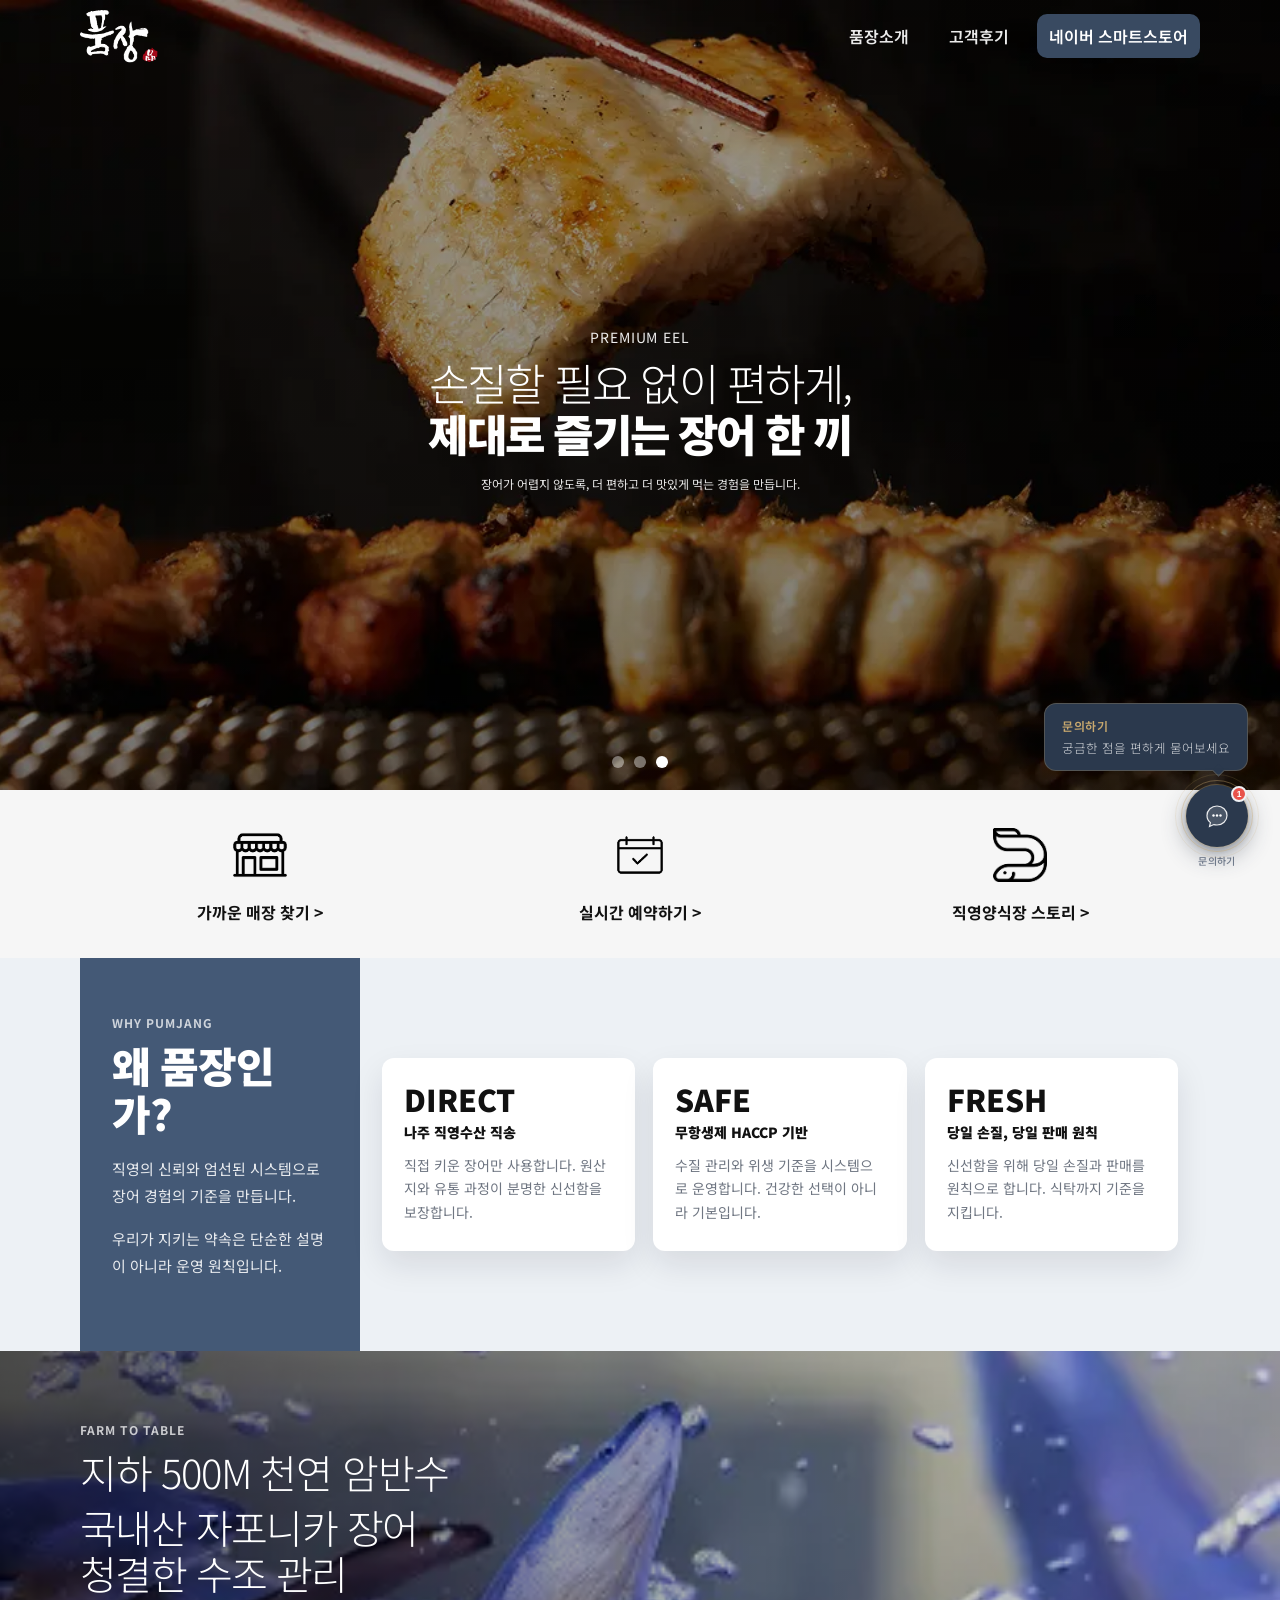
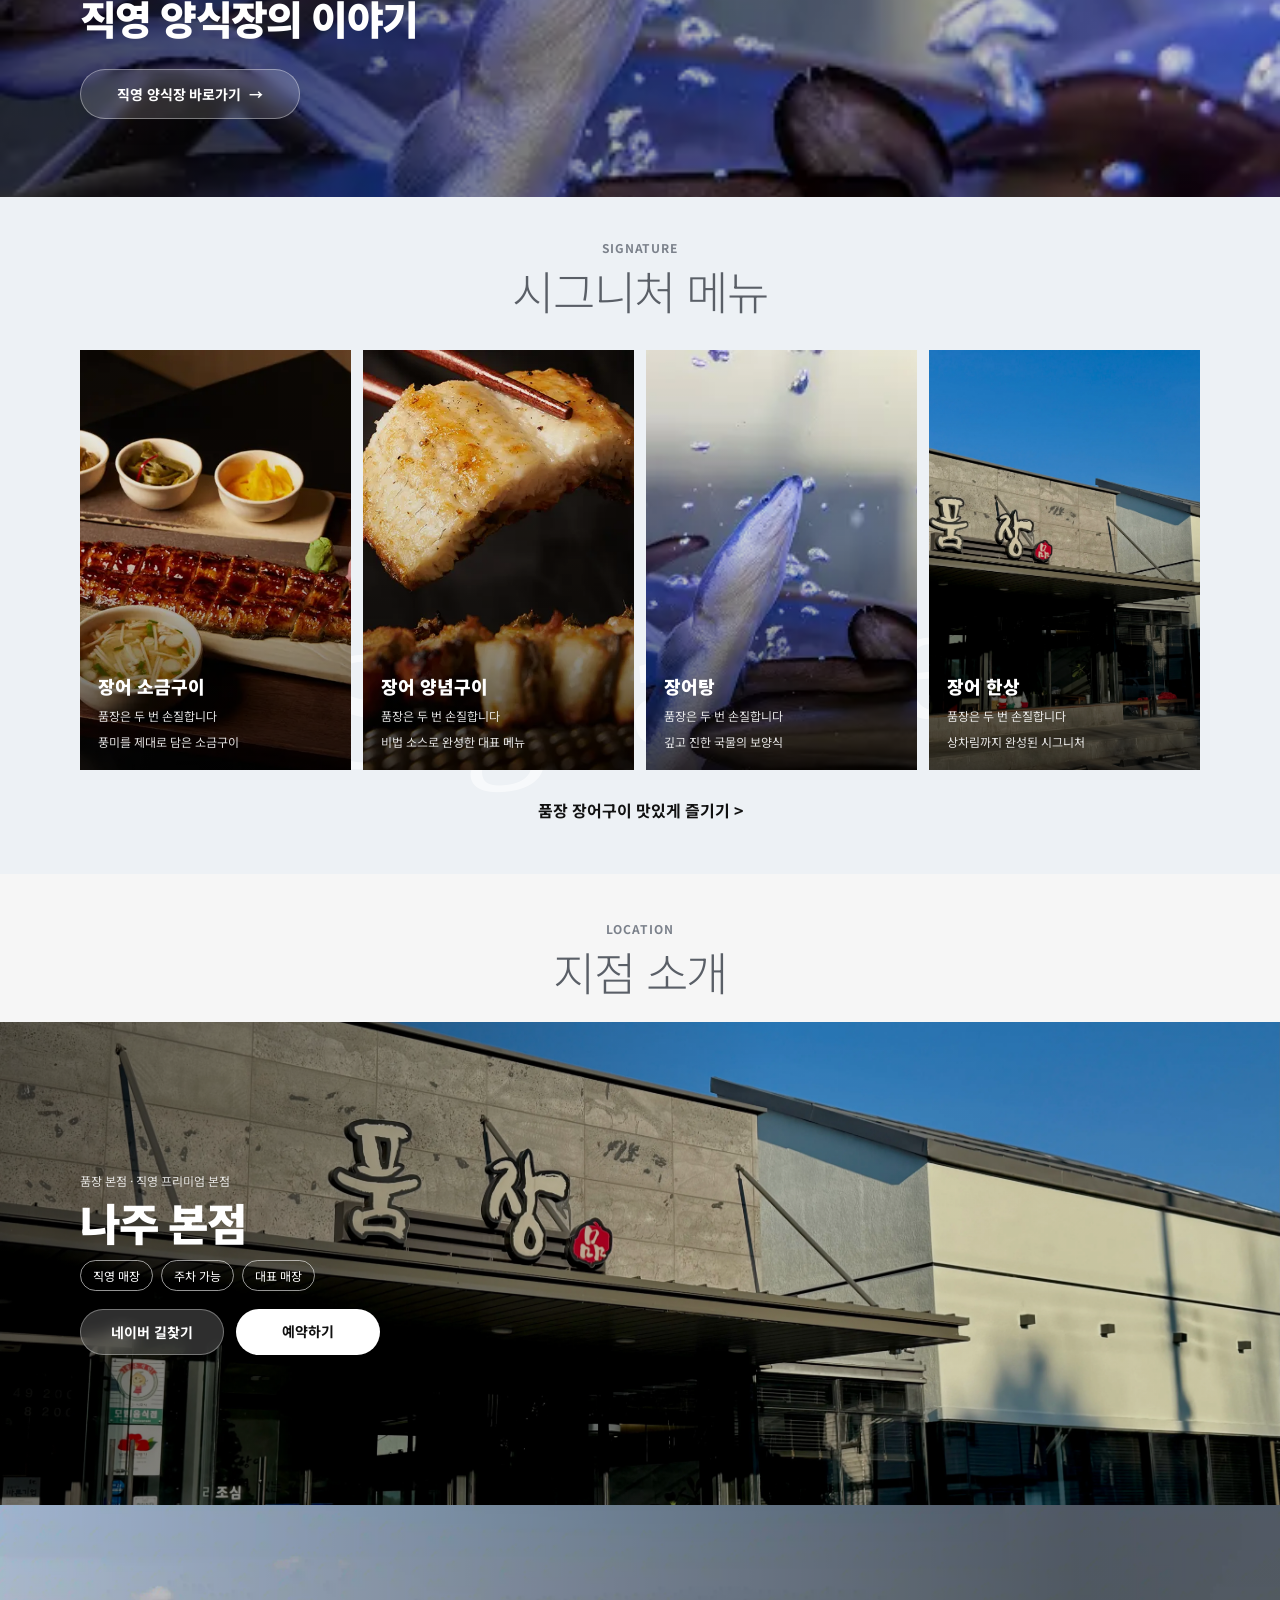
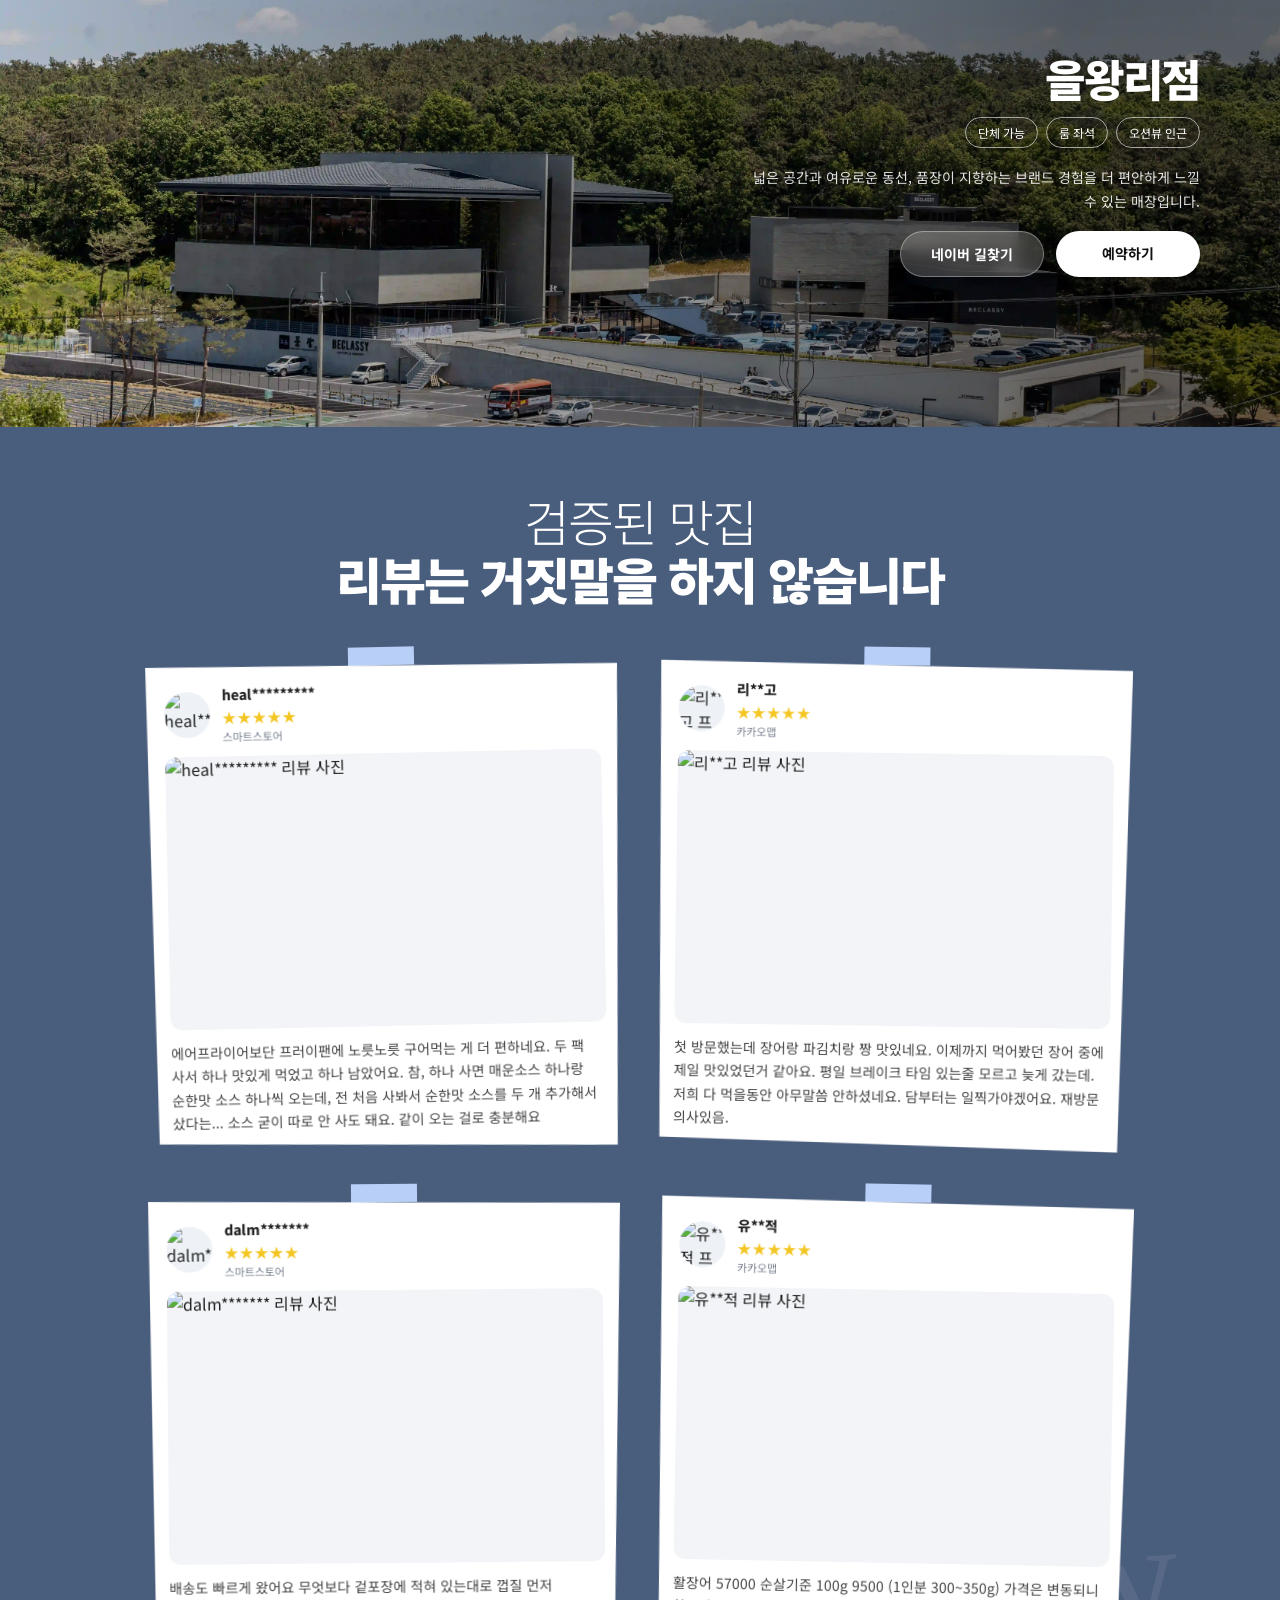
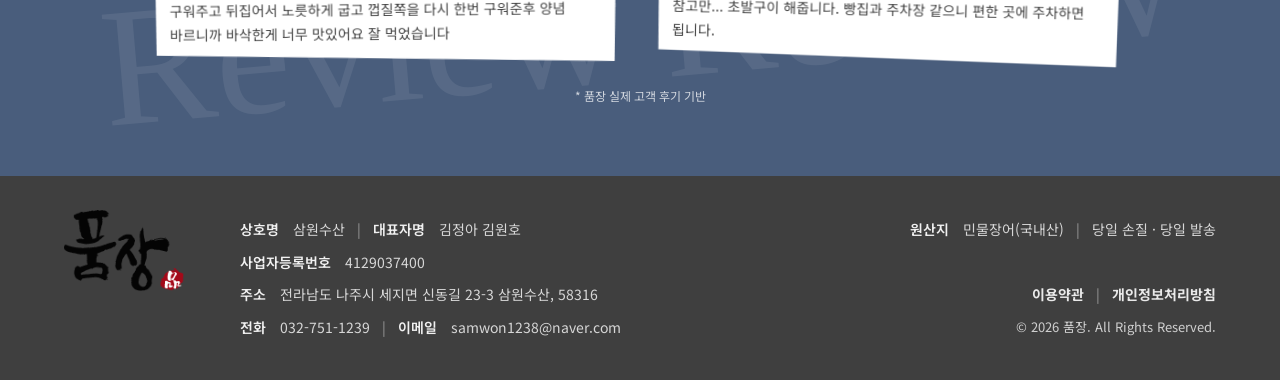
==== commit 723035f9: "Update index.html" ====
--- a/index.html
+++ b/index.html
@@ -32,7 +32,7 @@
 
         <!-- ================= HERO ================= -->
         <section class="hero" aria-label="메인 배너">
-            <div class="hero-slide is-active" data-bg="hero-01.webp">
+            <div class="hero-slide" data-bg="hero-01.webp" data-pos="center center">
                 <div class="hero-overlay"></div>
                 <div class="hero-inner container">
                     <div class="hero-copy hero-copy--center">
@@ -49,7 +49,7 @@
                 </div>
             </div>
 
-            <div class="hero-slide" data-bg="hero-02.webp">
+            <div class="hero-slide" data-bg="hero-02.webp" data-pos="center 42%">
                 <div class="hero-overlay"></div>
                 <div class="hero-inner container">
                     <div class="hero-copy hero-copy--center">
@@ -66,7 +66,7 @@
                 </div>
             </div>
 
-            <div class="hero-slide" data-bg="hero-03.webp">
+            <div class="hero-slide is-active" data-bg="hero-03.webp" data-pos="center 38%">
                 <div class="hero-overlay"></div>
                 <div class="hero-inner container">
                     <div class="hero-copy hero-copy--center">
@@ -106,7 +106,7 @@
                     <span class="quick-link__text">실시간 예약하기 &gt;</span>
                 </button>
 
-                <a href="sub.html" class="quick-link">
+                <a href="sub.html" class="quick-link" target="_blank">
                     <span class="quick-link__icon">
                         <img src="assets/img/index/icon-farm.png" alt="">
                     </span>
@@ -793,6 +793,21 @@
             await loadPartial("site-nav", "nav-landing.html");
             await loadPartial("site-footer", "footer.html");
 
+            const syncHeroViewport = () => {
+                const root = document.documentElement;
+                const headerEl = document.getElementById("landingHeader") || document.querySelector("#landingHeader .nav");
+                const headerHeight = headerEl ? Math.round(headerEl.offsetHeight) : 72;
+                const vh = window.innerHeight * 0.01;
+
+                root.style.setProperty("--vh", `${vh}px`);
+                root.style.setProperty("--header-height", `${headerHeight}px`);
+            };
+
+            syncHeroViewport();
+            window.addEventListener("resize", syncHeroViewport);
+            window.addEventListener("orientationchange", syncHeroViewport);
+            window.addEventListener("load", syncHeroViewport);
+
             const header = document.getElementById("landingHeader");
             const siteNav = document.getElementById("site-nav");
             const navMenu = document.getElementById("navMenu");
@@ -845,7 +860,9 @@
 
             slides.forEach((slide) => {
                 const file = slide.getAttribute("data-bg");
+                const pos = slide.getAttribute("data-pos") || "center center";
                 slide.style.backgroundImage = `url('${HERO_IMG_BASE}${file}')`;
+                slide.style.backgroundPosition = pos;
             });
 
             if (slides.length && dots.length) {
@@ -867,7 +884,7 @@
                     }, 3500);
                 };
 
-                showSlide(0);
+                showSlide(2);
                 startAuto();
 
                 dots.forEach((dot, i) => {
@@ -909,4 +926,4 @@
     <script src="js/quick-actions-modal.js" defer></script>
 </body>
 
-</html>+</html>
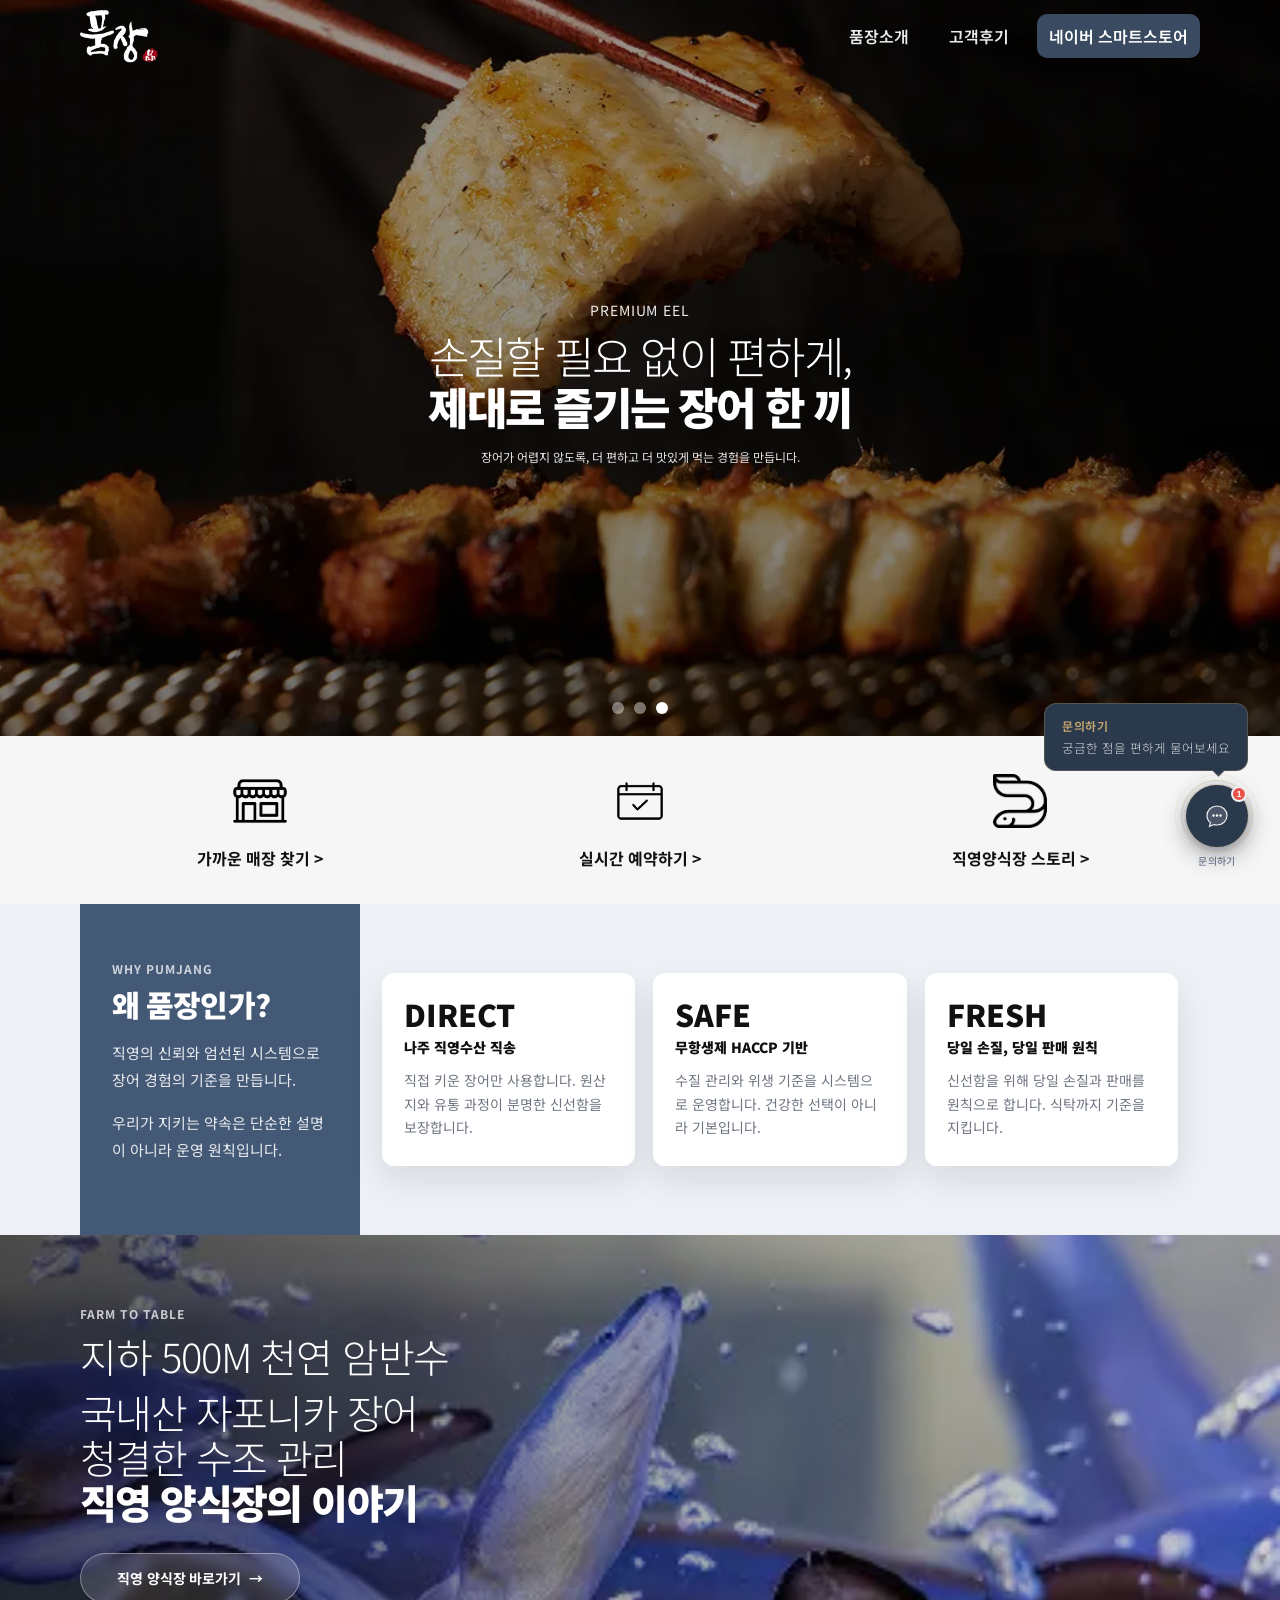
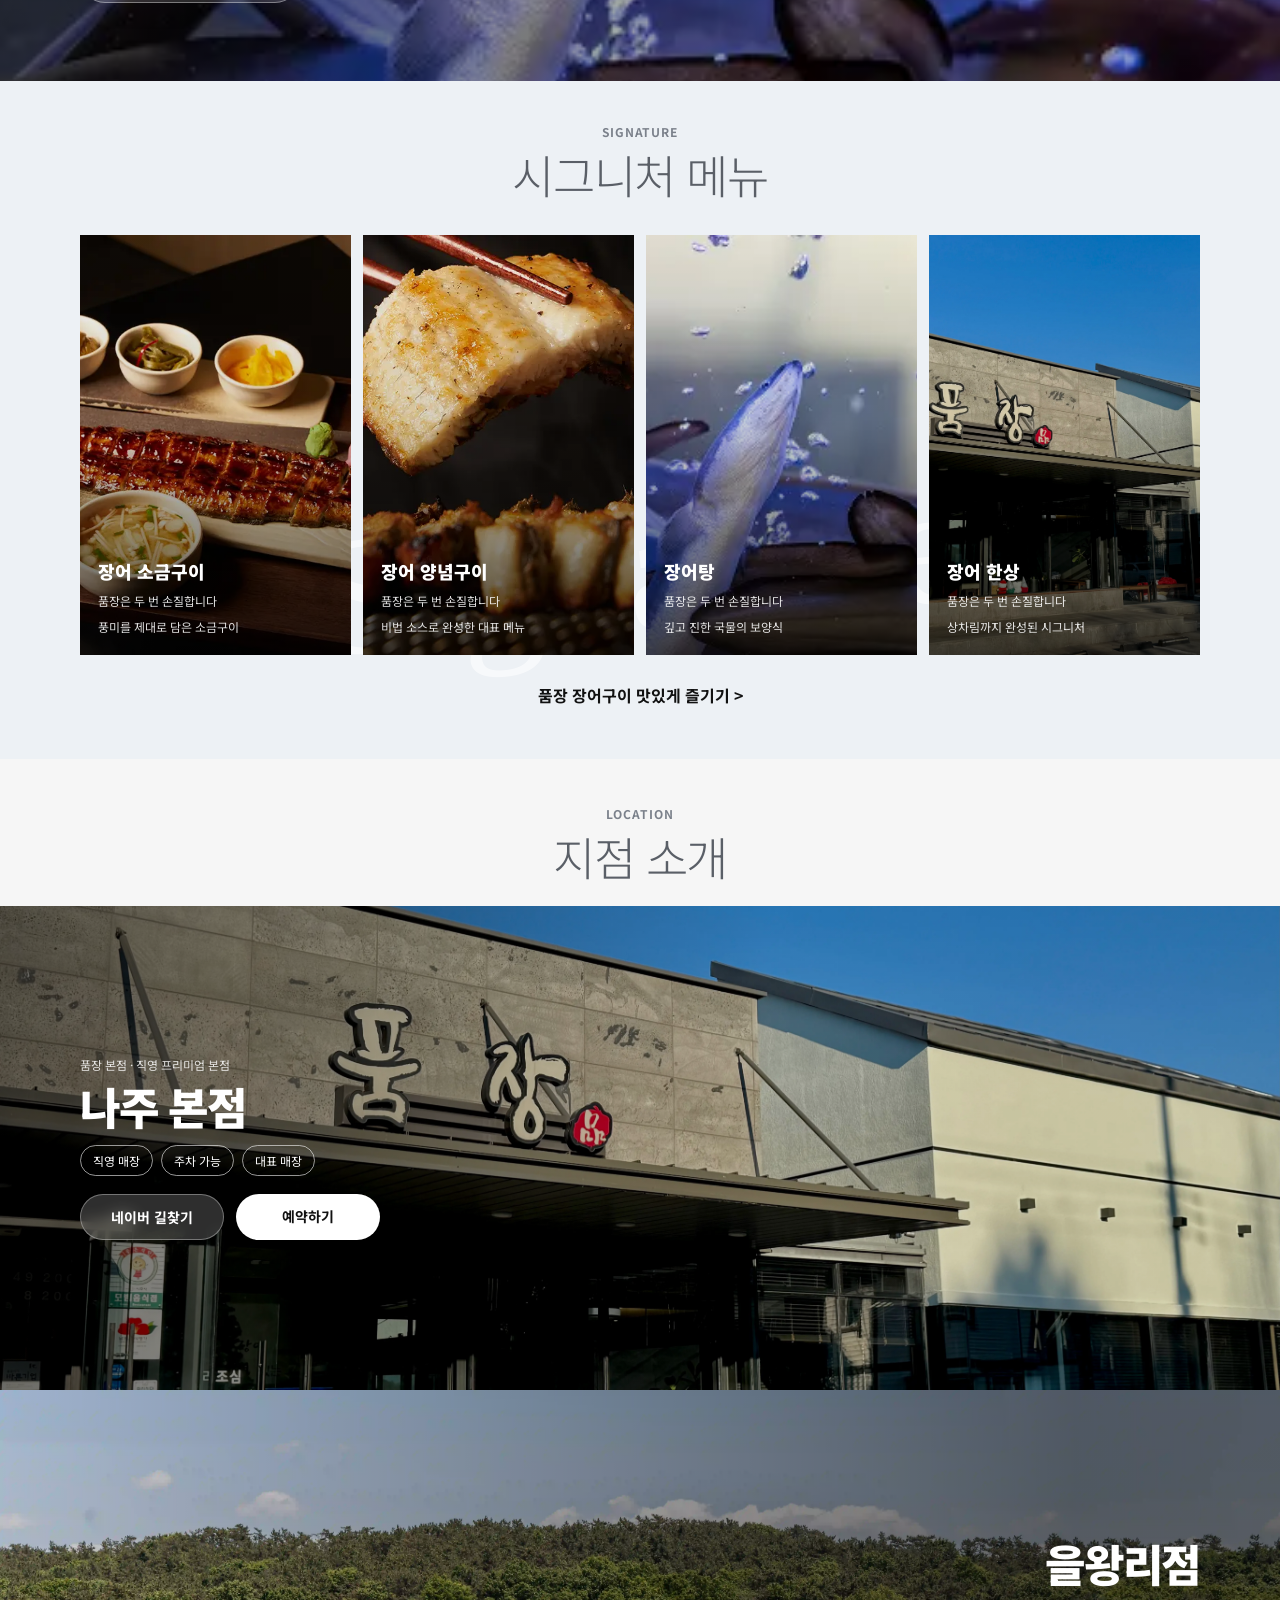
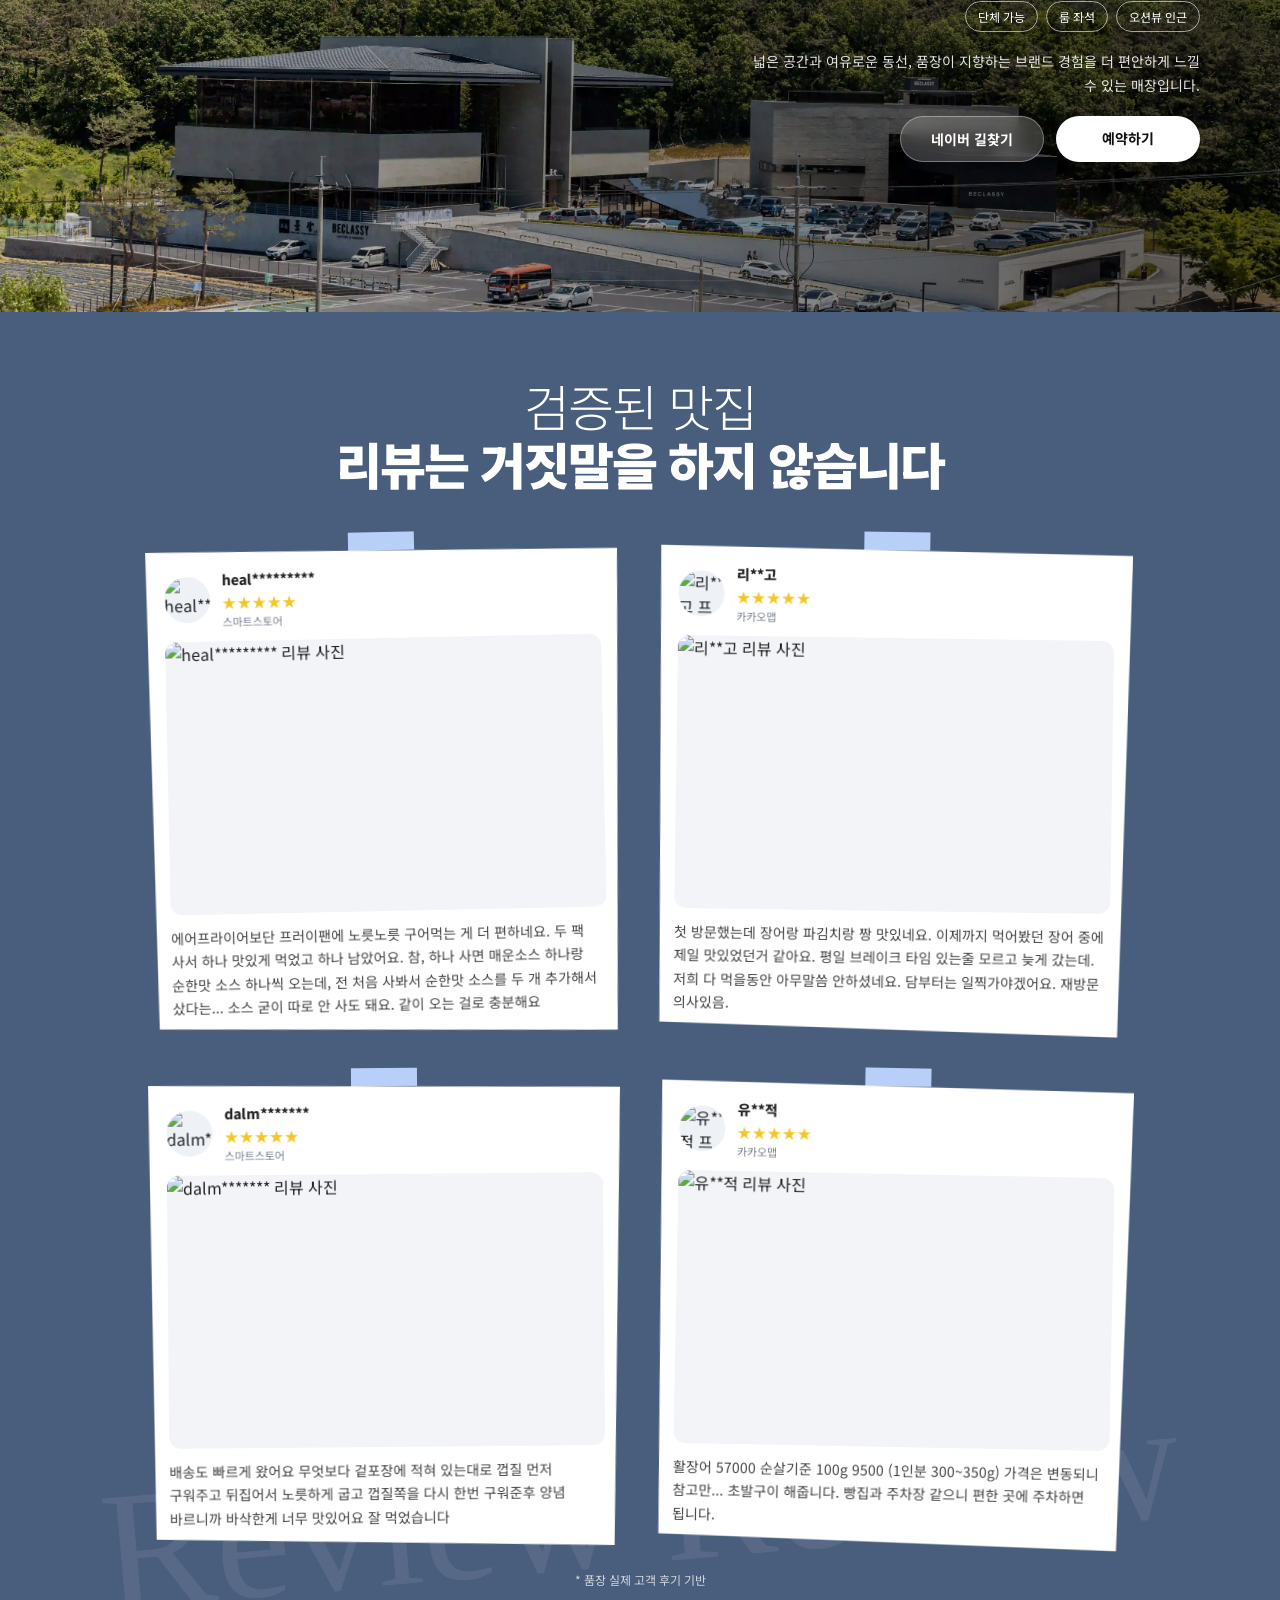
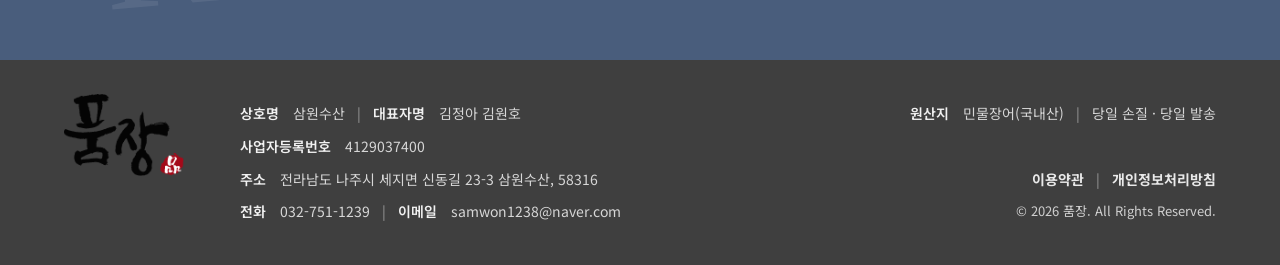
==== commit f3ab9620: "Update index.html" ====
--- a/index.html
+++ b/index.html
@@ -558,7 +558,7 @@
         }
 
         function pickProfileImage(item) {
-            return item.profile_image_url || 'assets/img/shared/icon_black.svg';
+            return item.profile_image_url || 'assets/img/review/profile.webp';
         }
 
         function mapKakaoReview(item) {
--- a/css/landing.css
+++ b/css/landing.css
@@ -18,6 +18,12 @@
     --brand-deep: #2A3547;
     --gold: #C9A96E;
     --gold-light: #E8D5B0;
+
+    --header-height: 72px;
+    --hero-peek: 92px;
+    --hero-min: 560px;
+    --hero-max: 790px;
+    --vh: 1vh;
 }
 
 * {
@@ -188,11 +194,14 @@
 /* ================= HERO ================= */
 .hero {
     position: relative;
-    height: 790px;
-    min-height: 790px;
-    max-height: 790px;
     overflow: hidden;
     background: #000;
+    height: clamp(var(--hero-min),
+            calc(100dvh - var(--header-height) - var(--hero-peek)),
+            var(--hero-max));
+    height: clamp(var(--hero-min),
+            calc((var(--vh) * 100) - var(--header-height) - var(--hero-peek)),
+            var(--hero-max));
 }
 
 .hero-slide {
@@ -380,7 +389,7 @@
 
 .why__intro h2 {
     margin: 10px 0 18px;
-    font-size: 42px;
+    font-size: 30px;
     line-height: 1.14;
     font-weight: 900;
     letter-spacing: -.03em;
@@ -1446,9 +1455,9 @@
 /* ================= RESPONSIVE ================= */
 @media (max-width: 1024px) {
     .hero {
-        height: 600px;
-        min-height: 600px;
-        max-height: 600px;
+        --hero-peek: 78px;
+        --hero-min: 500px;
+        --hero-max: 680px;
     }
 
     .hero-title {
@@ -1515,9 +1524,10 @@
     }
 
     .hero {
-        height: 520px;
-        min-height: 520px;
-        max-height: 520px;
+        --header-height: 64px;
+        --hero-peek: 56px;
+        --hero-min: 420px;
+        --hero-max: 560px;
     }
 
     .hero-inner {
@@ -1970,4 +1980,4 @@
 
 .review-board__dots {
     display: none;
-}+}
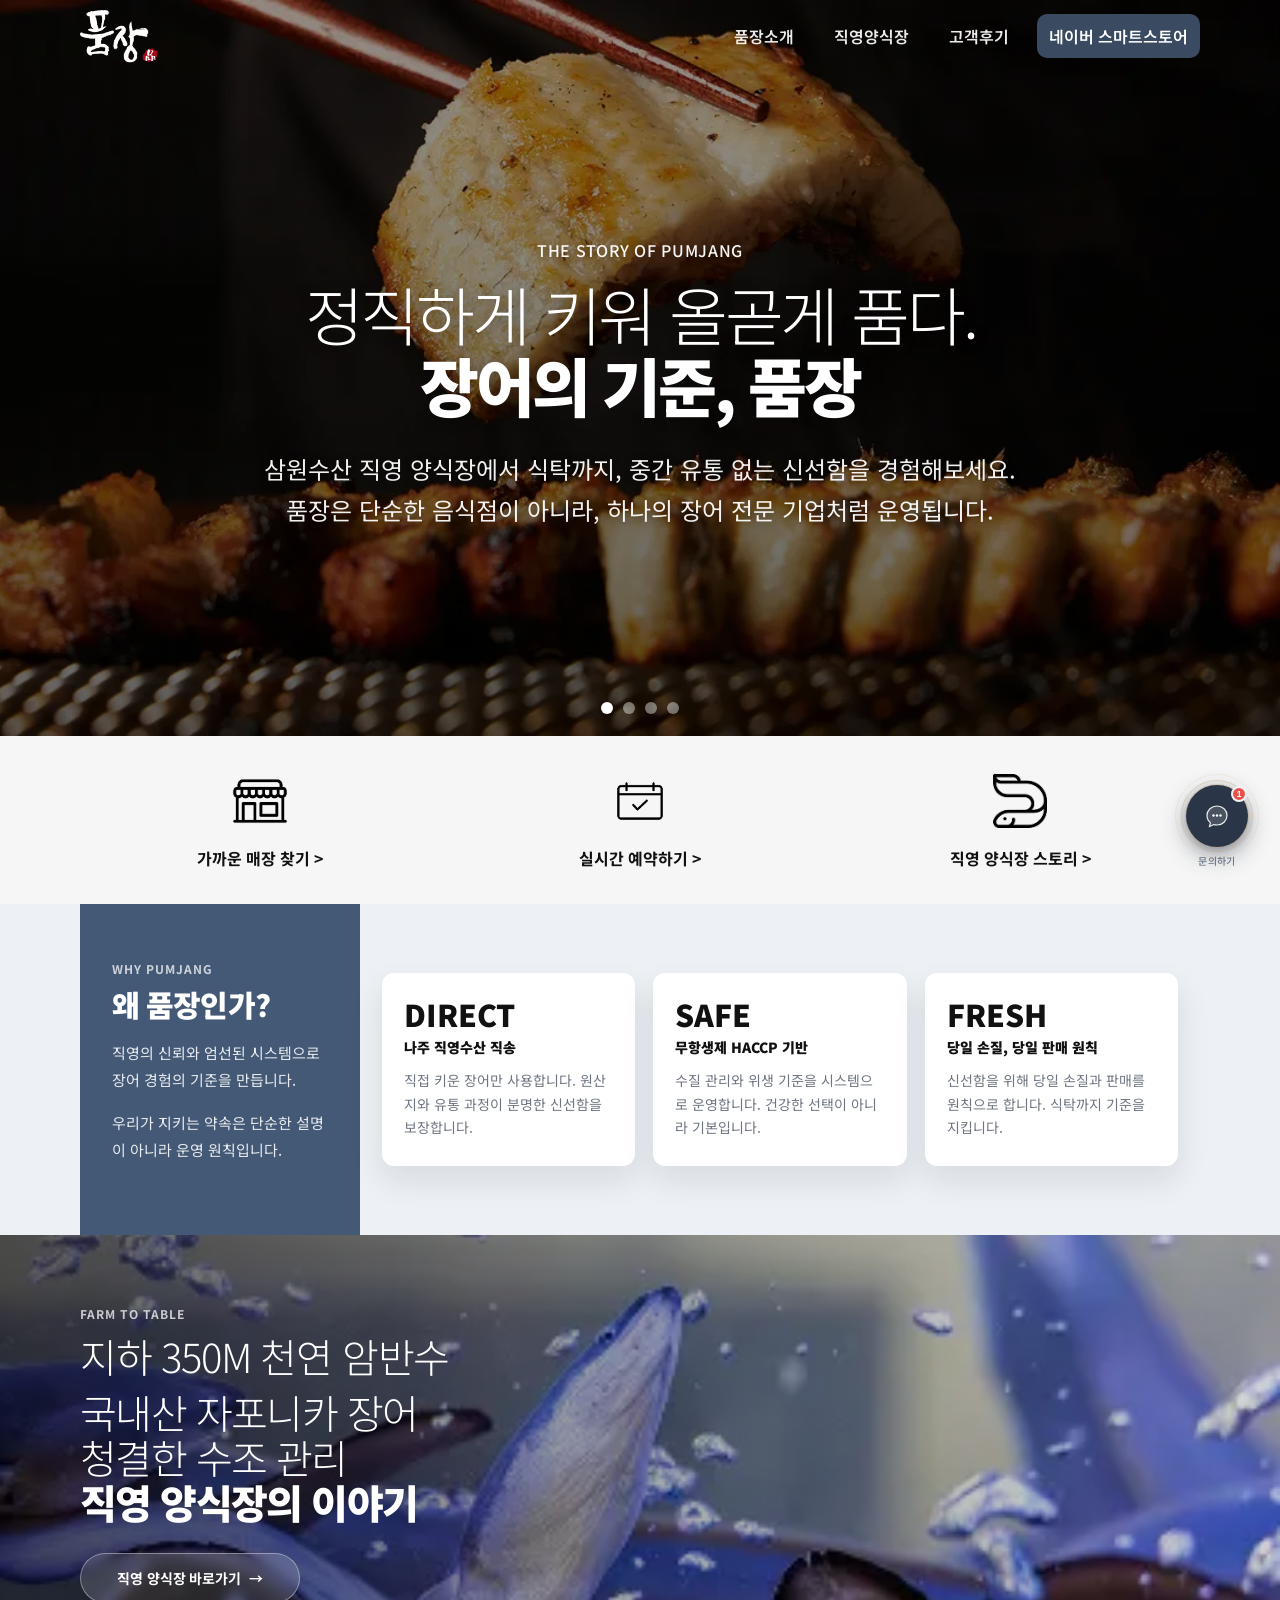
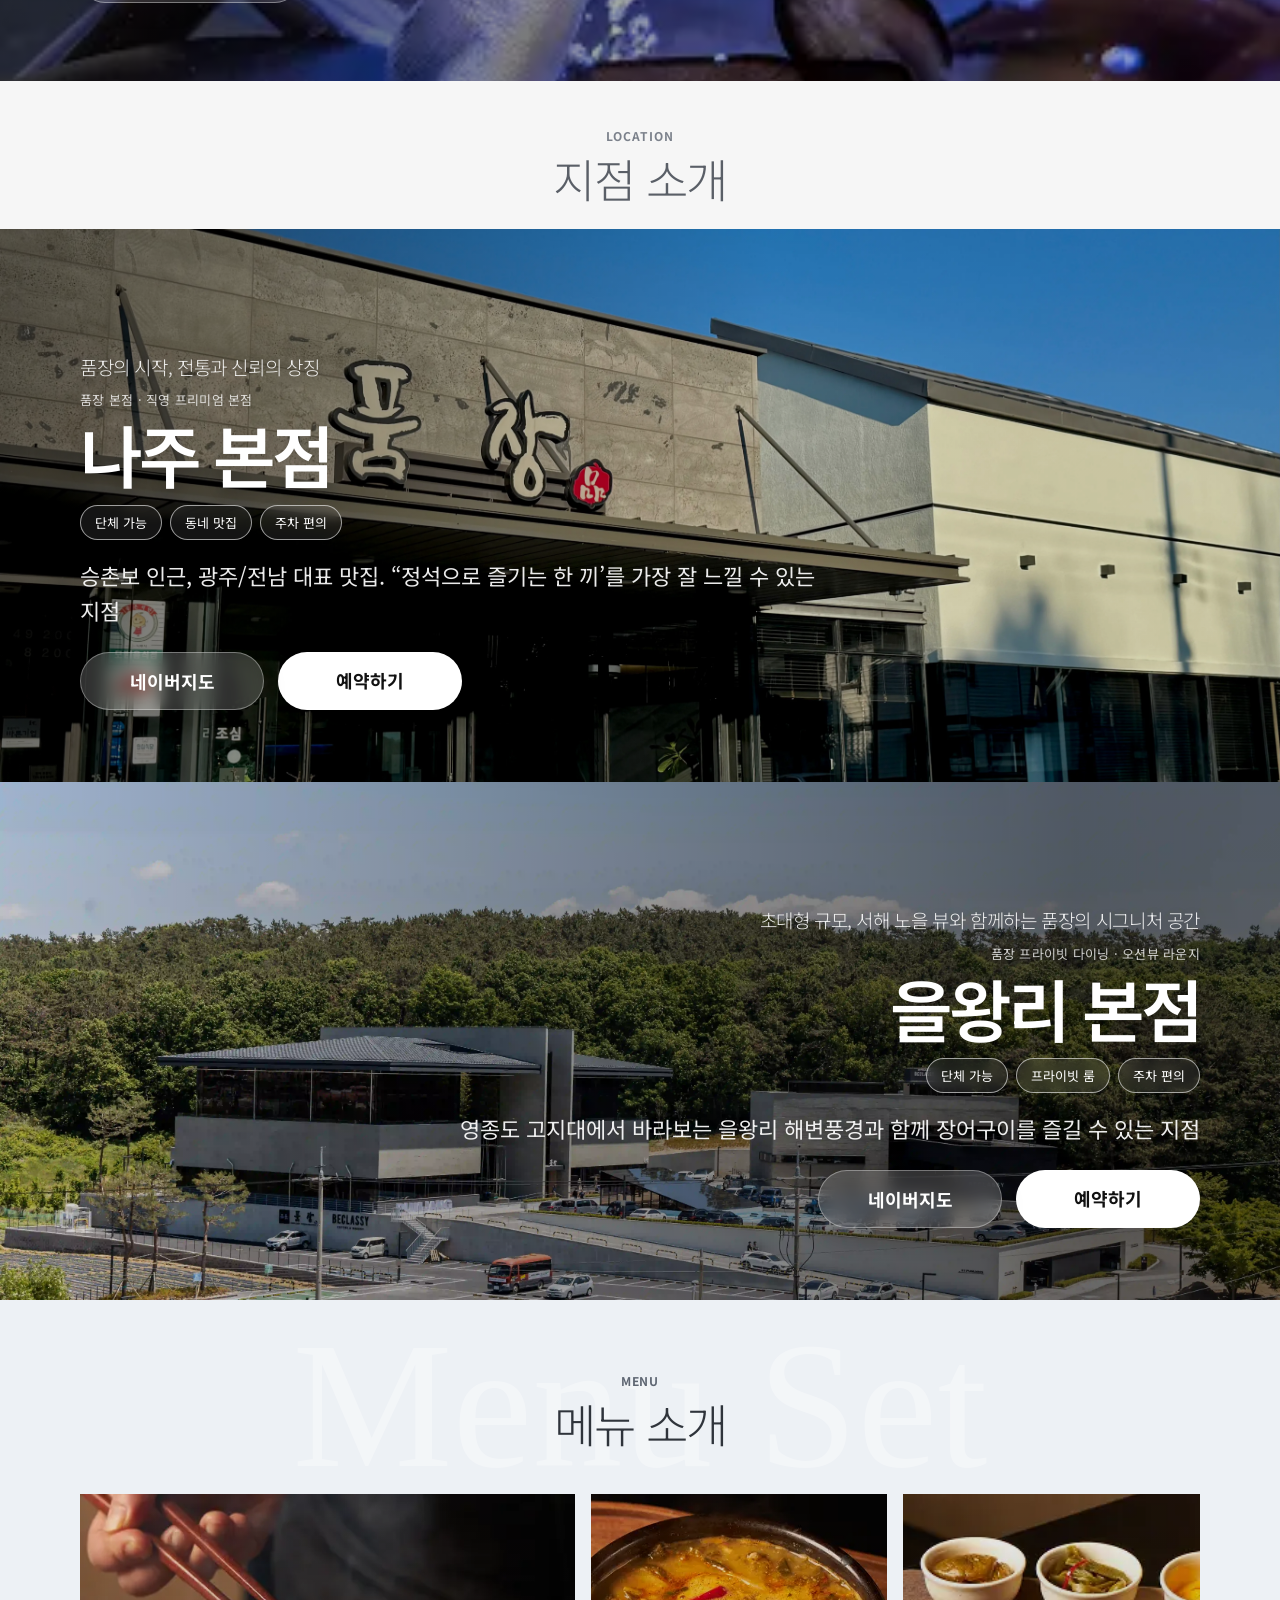
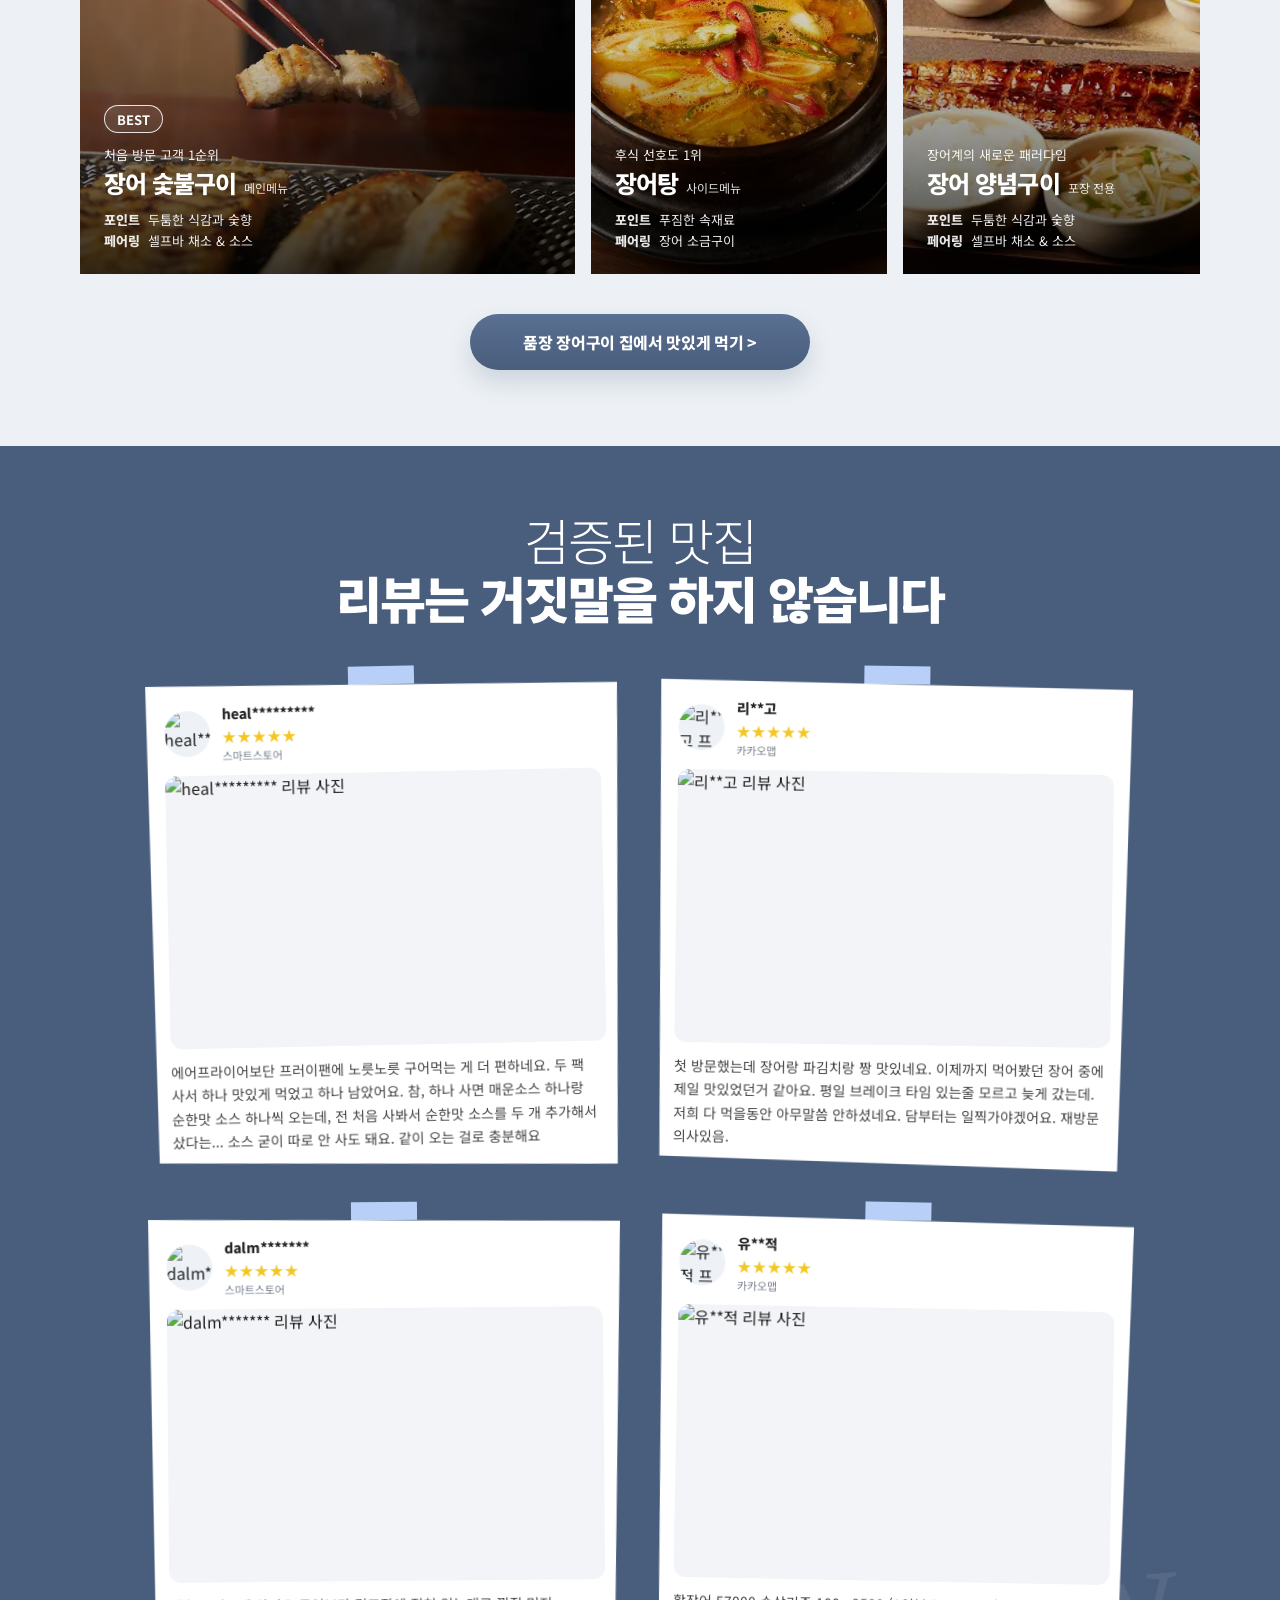
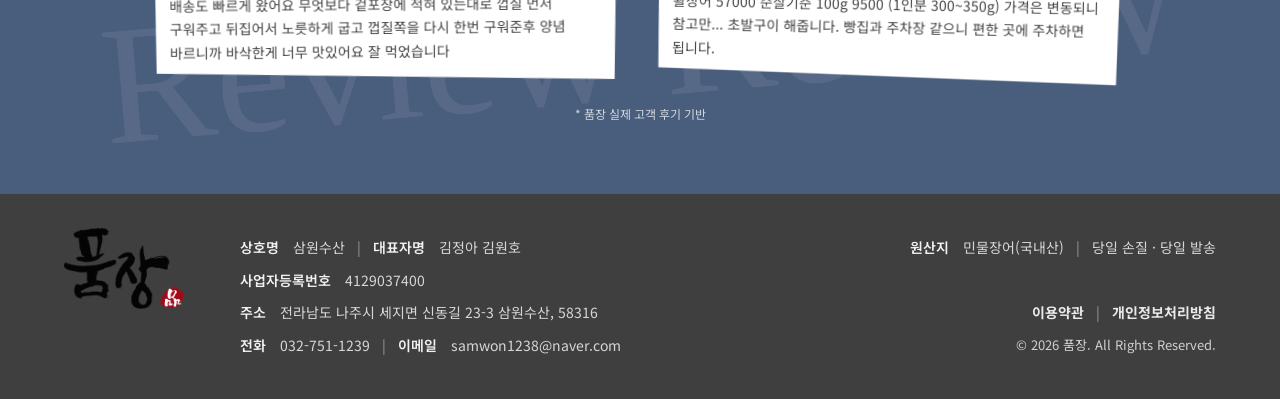
==== commit f54e4a6e: "Add files via upload" ====
--- a/index.html
+++ b/index.html
@@ -4,9 +4,9 @@
 <head>
     <meta charset="UTF-8" />
     <meta name="viewport" content="width=device-width, initial-scale=1.0, viewport-fit=cover" />
-    <title>품장 스마트스토어 | 신뢰 기반 브랜드</title>
-
-    <meta name="description" content="신뢰를 최우선으로 운영하는 품장 스마트스토어 공식 랜딩 페이지." />
+    <title>품장 스마트스토어 | 국내산 무항생제 민물장어 전문 브랜드</title>
+
+    <meta name="description" content="국내산 무항생제 인물장어만을 고집하는 풍장 스마트스토어. 믿고 드실 수 있는 정직한 먹거리를 전합니다" />
     <link rel="icon" href="assets/img/shared/favicon-32x32.ico" />
 
     <link rel="preconnect" href="https://fonts.googleapis.com">
@@ -20,9 +20,11 @@
 
     <!-- <link rel="stylesheet" href="css/common.css" /> -->
     <link rel="stylesheet" href="css/landing.css" />
+    <link rel="stylesheet" href="css/footer.css" />
     <link rel="stylesheet" href="css/enjoy-modal.css" />
     <link rel="stylesheet" href="css/branch-actions.css" />
     <link rel="stylesheet" href="css/quick-actions-modal.css" />
+    <link rel="stylesheet" href="components/talktalk/talktalk.css" />
 </head>
 
 <body>
@@ -32,7 +34,8 @@
 
         <!-- ================= HERO ================= -->
         <section class="hero" aria-label="메인 배너">
-            <div class="hero-slide" data-bg="hero-01.webp" data-pos="center center">
+            <!-- 1번 슬라이드 : 버튼 없음 -->
+            <div class="hero-slide is-active" data-bg="hero-03.webp" data-pos="center center">
                 <div class="hero-overlay"></div>
                 <div class="hero-inner container">
                     <div class="hero-copy hero-copy--center">
@@ -42,42 +45,57 @@
                             <strong>장어의 기준, 품장</strong>
                         </h1>
                         <p class="hero-desc">
-                            청결한 환경, 직영 양식장, 믿고 먹을 수 있는 신선함을 원칙으로 합니다.<br>
-                            오늘도 품장은 더 맛있고 건강한 한 끼를 위해 정성을 다합니다.
+                            삼원수산 직영 양식장에서 식탁까지, 중간 유통 없는 신선함을 경험해보세요.<br>
+                            품장은 단순한 음식점이 아니라, 하나의 장어 전문 기업처럼 운영됩니다.
                         </p>
                     </div>
                 </div>
             </div>
 
-            <div class="hero-slide" data-bg="hero-02.webp" data-pos="center 42%">
+            <!-- 2번 슬라이드 -->
+            <div class="hero-slide" data-bg="hero-02.webp" data-pos="center center">
                 <div class="hero-overlay"></div>
                 <div class="hero-inner container">
                     <div class="hero-copy hero-copy--center">
-                        <div class="hero-kicker">DIRECT &amp; FRESH</div>
-                        <h2 class="hero-title">
-                            직영 양식장에서 바로,<br>
-                            <strong>가장 신선한 장어</strong>
+                        <h2 class="hero-title hero-title--compact">
+                            직접 운영하는<br>
+                            <strong>신선한 장어 양식장</strong>
                         </h2>
-                        <p class="hero-desc">
-                            직접 키우고 직접 손질하고 직접 내놓는 기준,<br>
-                            품장이 신선함을 증명하는 방식입니다.
-                        </p>
+                        <div class="hero-copy__actions">
+                            <a href="sub.html" class="hero-copy__btn" target="_blank">양식장 스토리 바로가기</a>
+                        </div>
                     </div>
                 </div>
             </div>
 
-            <div class="hero-slide is-active" data-bg="hero-03.webp" data-pos="center 38%">
+            <!-- 3번 슬라이드 -->
+            <div class="hero-slide" data-bg="eurwang.webp" data-pos="center center">
                 <div class="hero-overlay"></div>
                 <div class="hero-inner container">
                     <div class="hero-copy hero-copy--center">
-                        <div class="hero-kicker">PREMIUM EEL</div>
-                        <h2 class="hero-title">
-                            손질할 필요 없이 편하게,<br>
-                            <strong>제대로 즐기는 장어 한 끼</strong>
+                        <h2 class="hero-title hero-title--compact">
+                            초대형 규모의<br>
+                            <strong>품장 을왕리점</strong>
                         </h2>
-                        <p class="hero-desc">
-                            장어가 어렵지 않도록, 더 편하고 더 맛있게 먹는 경험을 만듭니다.
-                        </p>
+                        <div class="hero-copy__actions">
+                            <a href="https://naver.me/xnhy1WL4" class="hero-copy__btn">플레이스 바로가기</a>
+                        </div>
+                    </div>
+                </div>
+            </div>
+
+            <!-- 4번 슬라이드 -->
+            <div class="hero-slide" data-bg="naju.webp" data-pos="center center">
+                <div class="hero-overlay"></div>
+                <div class="hero-inner container">
+                    <div class="hero-copy hero-copy--center">
+                        <h2 class="hero-title hero-title--compact">
+                            신선한 장어구이<br>
+                            <strong>품장 나주점</strong>
+                        </h2>
+                        <div class="hero-copy__actions">
+                            <a href="https://naver.me/GPdQb8Tm" class="hero-copy__btn">플레이스 바로가기</a>
+                        </div>
                     </div>
                 </div>
             </div>
@@ -86,6 +104,7 @@
                 <button class="is-active" type="button" aria-label="슬라이드 1"></button>
                 <button type="button" aria-label="슬라이드 2"></button>
                 <button type="button" aria-label="슬라이드 3"></button>
+                <button type="button" aria-label="슬라이드 4"></button>
             </div>
         </section>
 
@@ -110,7 +129,7 @@
                     <span class="quick-link__icon">
                         <img src="assets/img/index/icon-farm.png" alt="">
                     </span>
-                    <span class="quick-link__text">직영양식장 스토리 &gt;</span>
+                    <span class="quick-link__text">직영 양식장 스토리 &gt;</span>
                 </a>
             </div>
         </section>
@@ -163,7 +182,7 @@
             </div> -->
             <div class="container farm-story__content">
                 <div class="section-kicker section-kicker--light">FARM TO TABLE</div>
-                <p class="farm-story__sub">지하 500M 천연 암반수</p>
+                <p class="farm-story__sub">지하 350M 천연 암반수</p>
                 <h2>
                     국내산 자포니카 장어<br>
                     청결한 수조 관리<br>
@@ -172,67 +191,6 @@
 
                 <div class="farm-story__cta">
                     <a href="sub.html" class="farm-story__btn">직영 양식장 바로가기</a>
-                </div>
-            </div>
-        </section>
-
-        <!-- ================= SIGNATURE ================= -->
-        <section class="signature" aria-label="시그니처 메뉴">
-            <div class="signature__watermark" aria-hidden="true">Signature</div>
-
-            <div class="container">
-                <header class="section-head">
-                    <div class="section-kicker">SIGNATURE</div>
-                    <h2>시그니처 메뉴</h2>
-                </header>
-
-                <div class="signature__grid">
-                    <article class="menu-card">
-                        <img src="assets/img/index/hero-02.webp" alt="장어 소금구이">
-                        <div class="menu-card__overlay"></div>
-                        <div class="menu-card__body">
-                            <h3>장어 소금구이</h3>
-                            <p>품장은 두 번 손질합니다</p>
-                            <span>풍미를 제대로 담은 소금구이</span>
-                        </div>
-                    </article>
-
-                    <article class="menu-card">
-                        <img src="assets/img/index/hero-03.webp" alt="장어 양념구이">
-                        <div class="menu-card__overlay"></div>
-                        <div class="menu-card__body">
-                            <h3>장어 양념구이</h3>
-                            <p>품장은 두 번 손질합니다</p>
-                            <span>비법 소스로 완성한 대표 메뉴</span>
-                        </div>
-                    </article>
-
-                    <article class="menu-card">
-                        <img src="assets/img/index/brand-story.webp" alt="장어탕">
-                        <div class="menu-card__overlay"></div>
-                        <div class="menu-card__body">
-                            <h3>장어탕</h3>
-                            <p>품장은 두 번 손질합니다</p>
-                            <span>깊고 진한 국물의 보양식</span>
-                        </div>
-                    </article>
-
-                    <article class="menu-card">
-                        <img src="assets/img/index/naju.webp" alt="장어 한상">
-                        <div class="menu-card__overlay"></div>
-                        <div class="menu-card__body">
-                            <h3>장어 한상</h3>
-                            <p>품장은 두 번 손질합니다</p>
-                            <span>상차림까지 완성된 시그니처</span>
-                        </div>
-                    </article>
-                </div>
-
-                <!-- <div class="signature__more">
-                    <a href="test.html">품장 장어구이 맛있게 즐기기 &gt;</a>
-                </div> -->
-                <div class="signature__more">
-                    <a href="#" data-enjoy-open>품장 장어구이 맛있게 즐기기 &gt;</a>
                 </div>
             </div>
         </section>
@@ -249,16 +207,20 @@
                     <img src="assets/img/index/naju.webp" alt="나주 본점">
                     <div class="branch__overlay"></div>
                     <div class="container branch__content">
+                        <div class="branch__eyebrow">품장의 시작, 전통과 신뢰의 상징</div>
                         <div class="branch__label">품장 본점 · 직영 프리미엄 본점</div>
                         <h3>나주 본점</h3>
                         <div class="branch__chips">
-                            <span>직영 매장</span>
-                            <span>주차 가능</span>
-                            <span>대표 매장</span>
-                        </div>
+                            <span>단체 가능</span>
+                            <span>동네 맛집</span>
+                            <span>주차 편의</span>
+                        </div>
+                        <p class="branch__desc branch__desc--left">
+                           승촌보 인근, 광주/전남 대표 맛집. “정석으로 즐기는 한 끼’를 가장 잘 느낄 수 있는 지점
+                        </p>
                         <div class="branch__actions">
                             <a href="#" class="js-naver-route" data-elng="126.752246" data-elat="35.064414"
-                                data-etext="품장 나주점">네이버 길찾기</a>
+                                data-etext="품장 나주점">네이버지도</a>
                             <a href="tel:061-123-4567" class="reserve-btn js-reserve-trigger" data-reserve-type="phone"
                                 data-branch-name="품장 나주점" data-phone="061-123-4567">
                                 예약하기
@@ -268,22 +230,23 @@
                 </article>
 
                 <article class="branch branch--right">
-                    <img src="assets/img/index/eurwang.webp" alt="을왕리점">
+                    <img src="assets/img/index/eurwang.webp" alt="을왕리 본점">
                     <div class="branch__overlay"></div>
                     <div class="container branch__content">
-                        <h3>을왕리점</h3>
+                        <div class="branch__eyebrow">초대형 규모, 서해 노을 뷰와 함께하는 품장의 시그니처 공간</div>
+                        <div class="branch__label">품장 프라이빗 다이닝 · 오션뷰 라운지</div>
+                        <h3>을왕리 본점</h3>
                         <div class="branch__chips">
                             <span>단체 가능</span>
-                            <span>룸 좌석</span>
-                            <span>오션뷰 인근</span>
+                            <span>프라이빗 룸</span>
+                            <span>주차 편의</span>
                         </div>
                         <p class="branch__desc">
-                            넓은 공간과 여유로운 동선, 품장이 지향하는 브랜드 경험을
-                            더 편안하게 느낄 수 있는 매장입니다.
+                            영종도 고지대에서 바라보는 을왕리 해변풍경과 함께 장어구이를 즐길 수 있는 지점
                         </p>
                         <div class="branch__actions">
                             <a href="#" class="js-naver-route" data-elng="126.373171" data-elat="37.453956"
-                                data-etext="품장 을왕리점">네이버 길찾기</a>
+                                data-etext="품장 을왕리점">네이버지도</a>
                             <a href="https://m.booking.naver.com/booking/6/bizes/1484723/items/7026688?area=bmp&lang=ko&map-search=1&service-target=map-pc&theme=place"
                                 class="reserve-btn js-reserve-trigger" data-reserve-type="naver"
                                 data-branch-name="품장 을왕리점" data-phone="032-751-1239"
@@ -293,6 +256,80 @@
                         </div>
                     </div>
                 </article>
+            </div>
+        </section>
+
+
+        <!-- ================= SIGNATURE ================= -->
+        <section class="signature" aria-label="시그니처 메뉴">
+            <div class="signature__watermark" aria-hidden="true">Menu Set</div>
+
+            <div class="container">
+                <header class="section-head signature__head">
+                    <div class="section-kicker">MENU</div>
+                    <h2>메뉴 소개</h2>
+                </header>
+
+                <div class="signature__grid">
+                    <article class="menu-card menu-card--featured">
+                        <img src="assets/img/index/menu-01.webp" alt="장어 숯불구이">
+                        <div class="menu-card__overlay"></div>
+                        <div class="menu-card__body">
+                            <div class="menu-card__badge">BEST</div>
+                            <p class="menu-card__eyebrow">처음 방문 고객 1순위</p>
+
+                            <div class="menu-card__title-row">
+                                <h3>장어 숯불구이</h3>
+                                <span class="menu-card__sub">메인메뉴</span>
+                            </div>
+
+                            <ul class="menu-card__meta">
+                                <li><strong>포인트</strong> 두툼한 식감과 숯향</li>
+                                <li><strong>페어링</strong> 셀프바 채소 &amp; 소스</li>
+                            </ul>
+                        </div>
+                    </article>
+
+                    <article class="menu-card">
+                        <img src="assets/img/index/menu-02.webp" alt="장어탕">
+                        <div class="menu-card__overlay"></div>
+                        <div class="menu-card__body">
+                            <p class="menu-card__eyebrow">후식 선호도 1위</p>
+
+                            <div class="menu-card__title-row">
+                                <h3>장어탕</h3>
+                                <span class="menu-card__sub">사이드메뉴</span>
+                            </div>
+
+                            <ul class="menu-card__meta">
+                                <li><strong>포인트</strong> 푸짐한 속재료</li>
+                                <li><strong>페어링</strong> 장어 소금구이</li>
+                            </ul>
+                        </div>
+                    </article>
+
+                    <article class="menu-card">
+                        <img src="assets/img/index/menu-03.webp" alt="장어 양념구이">
+                        <div class="menu-card__overlay"></div>
+                        <div class="menu-card__body">
+                            <p class="menu-card__eyebrow">장어계의 새로운 패러다임</p>
+
+                            <div class="menu-card__title-row">
+                                <h3>장어 양념구이</h3>
+                                <span class="menu-card__sub">포장 전용</span>
+                            </div>
+
+                            <ul class="menu-card__meta">
+                                <li><strong>포인트</strong> 두툼한 식감과 숯향</li>
+                                <li><strong>페어링</strong> 셀프바 채소 &amp; 소스</li>
+                            </ul>
+                        </div>
+                    </article>
+                </div>
+
+                <div class="signature__cta">
+                    <a href="#" data-enjoy-open class="signature__main-btn">품장 장어구이 집에서 맛있게 먹기 &gt;</a>
+                </div>
             </div>
         </section>
 
@@ -320,105 +357,7 @@
 
     <div id="site-footer"></div>
 
-    <!-- Talk Talk Banner Script start -->
-    <script type="text/javascript" src="https://partner.talk.naver.com/banners/script"></script>
-    <div class="talk_banner_div" data-id="172076"></div>
-    <!-- Talk Talk Banner Script end -->
-
-    <!-- 커스텀 톡톡 버튼 -->
-    <div class="tt-wrapper" id="tt-closed">
-        <div class="tt-tooltip" id="tt-tooltip">
-            <div class="tt-tooltip-title">문의하기</div>
-            <div class="tt-tooltip-body">궁금한 점을 편하게 물어보세요</div>
-        </div>
-
-        <div class="tt-wrapper__button">
-            <button class="tt-btn" id="tt-btn" type="button" onclick="openTalkTalk()">
-                <span class="tt-badge" id="tt-badge">1</span>
-                <div class="tt-btn-inner">
-                    <svg class="tt-btn-icon" viewBox="0 0 24 24" fill="none" xmlns="http://www.w3.org/2000/svg">
-                        <path
-                            d="M12 2C6.477 2 2 6.268 2 11.5C2 14.32 3.29 16.86 5.4 18.6L4.5 22.5L8.8 20.55C9.82 20.84 10.89 21 12 21C17.523 21 22 16.732 22 11.5C22 6.268 17.523 2 12 2Z"
-                            fill="white" fill-opacity="0.15" stroke="white" stroke-opacity="0.9" stroke-width="1.2" />
-                        <circle cx="8.5" cy="11.5" r="1.2" fill="white" />
-                        <circle cx="12" cy="11.5" r="1.2" fill="white" />
-                        <circle cx="15.5" cy="11.5" r="1.2" fill="white" />
-                    </svg>
-                </div>
-            </button>
-            <div class="tt-label">문의하기</div>
-        </div>
-    </div>
-
-    <!-- 채팅창 -->
-    <div class="tt-chat" id="tt-chat">
-        <div class="tt-header">
-            <div class="tt-header-deco"></div>
-            <div class="tt-gold-line"></div>
-
-            <div class="tt-header-row">
-                <div class="tt-avatar">
-                    <svg viewBox="0 0 20 20" fill="none" xmlns="http://www.w3.org/2000/svg">
-                        <path d="M3 9.5L10 3L17 9.5V17H13V13H7V17H3V9.5Z" stroke="#C9A96E" stroke-width="1.3"
-                            stroke-linejoin="round" fill="none" />
-                    </svg>
-                </div>
-                <div class="tt-header-info">
-                    <div class="tt-header-brand">Customer Service</div>
-                    <div class="tt-header-name">품장 고객센터</div>
-                    <div class="tt-status-row">
-                        <div class="tt-status-dot" id="tt-dot"></div>
-                        <span class="tt-status-text" id="tt-status">상담 가능</span>
-                    </div>
-                </div>
-                <button class="tt-close" type="button" onclick="closeChat()">
-                    <svg viewBox="0 0 14 14" fill="none" width="12" height="12">
-                        <path d="M1 1L13 13M13 1L1 13" stroke="currentColor" stroke-width="1.5"
-                            stroke-linecap="round" />
-                    </svg>
-                </button>
-            </div>
-        </div>
-
-        <div class="tt-body" id="tt-body">
-            <div class="tt-date-divider">
-                <span id="tt-date">오늘</span>
-            </div>
-            <div class="tt-msg-row">
-                <div class="tt-msg-avatar-sm">
-                    <svg viewBox="0 0 14 14" fill="none">
-                        <path d="M2 6.5L7 2L12 6.5V12H9.5V9H4.5V12H2V6.5Z" stroke="#C9A96E" stroke-width="1.1"
-                            stroke-linejoin="round" fill="none" />
-                    </svg>
-                </div>
-                <div>
-                    <div class="tt-bubble" id="tt-welcome">
-                        안녕하세요, 품장입니다 😊<br>무엇을 도와드릴까요?
-                    </div>
-                </div>
-                <div class="tt-msg-time" id="tt-time"></div>
-            </div>
-        </div>
-
-        <div class="tt-footer">
-            <input class="tt-input" id="tt-input" placeholder="메시지를 입력하세요..." onkeydown="handleKey(event)" />
-            <button class="tt-send" type="button" onclick="sendMsg()">
-                <svg viewBox="0 0 16 16" fill="none">
-                    <path d="M2 14L14 8L2 2V6.5L10 8L2 9.5V14Z" fill="white" />
-                </svg>
-            </button>
-        </div>
-
-        <div class="tt-powered">
-            <svg width="12" height="12" viewBox="0 0 12 12" fill="none">
-                <circle cx="6" cy="6" r="5.5" stroke="#03C75A" stroke-width="1" />
-                <path d="M4 6.5L5.5 8L8 4.5" stroke="#03C75A" stroke-width="1.2" stroke-linecap="round" />
-            </svg>
-            <span>Powered by</span>
-            <span class="tt-naver-logo">NAVER 톡톡</span>
-        </div>
-    </div>
-
+    <script src="components/talktalk/talktalk.js"></script>
     <script>
         async function loadPartial(targetId, file) {
             const target = document.getElementById(targetId);
@@ -433,65 +372,6 @@
             }
         }
 
-        function openTalkTalk() {
-            const badge = document.getElementById('tt-badge');
-            if (badge) badge.style.display = 'none';
-
-            const originalBtn = document.querySelector('.talk_banner_div a, .talk_banner_div button');
-            if (originalBtn) {
-                originalBtn.click();
-                return;
-            }
-
-            if (window.NaverTalkTalk && typeof window.NaverTalkTalk.open === 'function') {
-                window.NaverTalkTalk.open();
-                return;
-            }
-
-            window.open('https://talk.naver.com/ct/172076', '_blank', 'width=400,height=600');
-        }
-
-        function closeChat() {
-            const chat = document.getElementById('tt-chat');
-            const closed = document.getElementById('tt-closed');
-            if (chat) chat.style.display = 'none';
-            if (closed) closed.style.display = 'flex';
-        }
-
-        function sendMsg() {
-            const input = document.getElementById('tt-input');
-            const body = document.getElementById('tt-body');
-            if (!input || !body) return;
-
-            const text = input.value.trim();
-            if (!text) return;
-
-            const now = new Date();
-            const time = now.getHours() + ':' + String(now.getMinutes()).padStart(2, '0');
-
-            const row = document.createElement('div');
-            row.className = 'tt-msg-row user';
-            row.innerHTML = `
-                <div class="tt-msg-time">${time}</div>
-                <div class="tt-bubble user">${escapeHtml(text)}</div>
-            `;
-            body.appendChild(row);
-            body.scrollTop = body.scrollHeight;
-            input.value = '';
-        }
-
-        function handleKey(e) {
-            if (e.key === 'Enter') sendMsg();
-        }
-
-        function escapeHtml(str) {
-            return String(str || '')
-                .replace(/&/g, '&amp;')
-                .replace(/</g, '&lt;')
-                .replace(/>/g, '&gt;')
-                .replace(/"/g, '&quot;')
-                .replace(/'/g, '&#39;');
-        }
 
         function normalizeText(text) {
             return String(text || '')
@@ -835,11 +715,21 @@
                 window.addEventListener("scroll", applyHeaderState, { passive: true });
                 window.addEventListener("load", applyHeaderState);
 
+                const closeMenu = () => {
+                    if (!navMenu) return;
+                    navMenu.classList.remove("open");
+                    if (hamburger) {
+                        hamburger.setAttribute("aria-expanded", "false");
+                        hamburger.setAttribute("aria-label", "메뉴 열기");
+                    }
+                };
+
                 const toggleMenu = () => {
                     if (!navMenu) return;
                     const opened = navMenu.classList.toggle("open");
                     if (hamburger) {
                         hamburger.setAttribute("aria-expanded", opened ? "true" : "false");
+                        hamburger.setAttribute("aria-label", opened ? "메뉴 닫기" : "메뉴 열기");
                     }
                 };
 
@@ -850,8 +740,31 @@
                             e.preventDefault();
                             toggleMenu();
                         }
+                        if (e.key === "Escape") {
+                            closeMenu();
+                        }
                     });
                 }
+
+                /* 메뉴 링크 클릭 시 닫기 (모바일 UX) */
+                if (navMenu) {
+                    navMenu.querySelectorAll("a").forEach((a) => {
+                        a.addEventListener("click", closeMenu);
+                    });
+                }
+
+                /* 메뉴 바깥 클릭 시 닫기 */
+                document.addEventListener("click", (e) => {
+                    if (!navMenu || !hamburger) return;
+                    if (!navMenu.contains(e.target) && !hamburger.contains(e.target)) {
+                        closeMenu();
+                    }
+                });
+
+                /* ESC 키로 닫기 */
+                document.addEventListener("keydown", (e) => {
+                    if (e.key === "Escape") closeMenu();
+                });
             }
 
             const HERO_IMG_BASE = "assets/img/index/";
@@ -884,7 +797,7 @@
                     }, 3500);
                 };
 
-                showSlide(2);
+                showSlide(0);
                 startAuto();
 
                 dots.forEach((dot, i) => {
@@ -895,28 +808,15 @@
                 });
             }
 
-            const now = new Date();
-            const time = now.getHours() + ':' + String(now.getMinutes()).padStart(2, '0');
-            const timeEl = document.getElementById('tt-time');
-            if (timeEl) timeEl.textContent = time;
-
-            setTimeout(() => {
-                const tooltip = document.getElementById('tt-tooltip');
-                if (tooltip) tooltip.style.display = 'block';
-            }, 1000);
-
-            setTimeout(() => {
-                const tooltip = document.getElementById('tt-tooltip');
-                if (!tooltip) return;
-                tooltip.style.transition = 'opacity 0.5s ease';
-                tooltip.style.opacity = '0';
-                setTimeout(() => {
-                    tooltip.style.display = 'none';
-                    tooltip.style.opacity = '1';
-                }, 500);
-            }, 6000);
 
             loadReviews();
+
+            /* ── TalkTalk 위젯 초기화 ── */
+            try {
+                await initTalkTalk({ htmlPath: './components/talktalk/talktalk.html' });
+            } catch (e) {
+                console.warn('TalkTalk init failed:', e);
+            }
         });
     </script>
 
--- a/css/common.css
+++ b/css/common.css
@@ -6,7 +6,6 @@
     --soft: #eff6ff;
     --line: #e5e7eb;
     --naver: #415a75;
-    /* 네이버 버튼 기준 컬러 */
     --max: 1200px;
 }
 
@@ -86,40 +85,30 @@
     white-space: nowrap;
 }
 
-/* ✅ 네이버 버튼과 톤 통일된 hover */
 .nav-menu a:hover {
     background: rgba(65, 90, 117, 0.14);
     color: var(--naver);
 }
 
-/* ================= 네이버 스마트스토어 버튼 (플랫 / 통일 UX) ================= */
+/* ================= 네이버 스마트스토어 버튼 ================= */
 .nav-cta.nav-cta--naver {
     display: inline-flex;
     align-items: center;
     gap: 10px;
-
     padding: 11px 18px;
     border-radius: 9px;
-
     background: var(--naver);
     color: #ffffff !important;
-
     font-weight: 700;
     font-size: 15.5px;
     letter-spacing: -0.2px;
     line-height: 1;
     white-space: nowrap;
-
     border: 0;
     box-shadow: none;
-    /* ✅ 그림자 제거 */
-
-    transition:
-        background .15s ease,
-        transform .12s ease;
-}
-
-/* 아이콘 / 텍스트 */
+    transition: background .15s ease, transform .12s ease;
+}
+
 .nav-cta--naver .naver-n {
     font-weight: 800;
     font-size: 17px;
@@ -131,18 +120,15 @@
     font-weight: 700;
 }
 
-/* hover */
 .nav-cta.nav-cta--naver:hover {
     background: #364d66;
     transform: translateY(-1px);
 }
 
-/* active (눌림) */
 .nav-cta.nav-cta--naver:active {
     transform: translateY(1px);
 }
 
-/* focus (접근성) */
 .nav-cta.nav-cta--naver:focus-visible {
     outline: 3px solid rgba(65, 90, 117, 0.35);
     outline-offset: 3px;
@@ -158,6 +144,7 @@
     border-radius: 12px;
     border: none;
     background: transparent;
+    -webkit-tap-highlight-color: transparent;
 }
 
 .nav-toggle:hover {
@@ -170,193 +157,107 @@
     padding-top: 72px;
 }
 
+/* ================= 현재 페이지 Nav Active ================= */
+.nav-menu a.active {
+    color: var(--naver) !important;
+    font-weight: 700;
+}
+
 /* ================= Footer ================= */
-.site-footer {
-    background: #3f3f3f;
-    color: #e9e9e9;
-}
-
-.footer-inner {
-    max-width: 1200px;
-    margin: 0 auto;
-    padding: 34px 24px;
-    display: flex;
-    align-items: flex-start;
-    gap: 56px;
-}
-
-.footer-logo {
-    display: inline-flex;
-    align-items: flex-start;
-    flex: 0 0 auto;
-}
-
-.footer-logo img {
-    width: 120px;
-    height: auto;
-    display: block;
-}
-
-.footer-info {
-    flex: 1 1 auto;
-    min-width: 0;
-}
-
-.footer-row {
-    display: flex;
-    align-items: center;
-    flex-wrap: wrap;
-    gap: 12px;
-    line-height: 1.9;
-    font-size: 14px;
-    margin: 6px 0;
-}
-
-.footer-item {
-    display: inline-flex;
-    align-items: center;
-    gap: 14px;
-    white-space: nowrap;
-}
-
-.label {
-    color: #f1f1f1;
-    font-weight: 600;
-}
-
-.value {
-    color: #d7d7d7;
-    font-weight: 400;
-}
-
-.sep {
-    color: #9a9a9a;
-    user-select: none;
-}
-
-.footer-split {
-    justify-content: space-between;
-    gap: 18px;
-}
-
-.footer-left {
-    display: flex;
-    align-items: center;
-    flex-wrap: wrap;
-    gap: 12px;
-}
-
-.footer-right {
-    display: flex;
-    align-items: center;
-    justify-content: flex-end;
-    gap: 12px;
-    white-space: nowrap;
-}
-
-.footer-address {
-    white-space: normal;
-}
-
-.footer-link {
-    color: #f1f1f1;
-    font-weight: 700;
-}
-
-.footer-link:hover {
-    text-decoration: underline;
-}
-
-.footer-copy {
-    color: #d0d0d0;
-    font-size: 13px;
-}
-
-.site-footer a {
-    color: inherit;
-}
-
-/* ================= Responsive ================= */
+/* Footer 스타일은 css/footer.css 로 분리되었습니다. */
+
+/* ================= Responsive: 900px ================= */
 @media (max-width: 900px) {
-    .footer-inner {
-        flex-direction: column;
-        gap: 18px;
-    }
-
-    .footer-logo img {
-        width: 110px;
-    }
-
-    .footer-right {
-        justify-content: flex-start;
-    }
-}
-
-@media (max-width: 768px) {
-    .footer-row.footer-split {
-        flex-direction: column;
-        align-items: flex-start;
-        gap: 6px;
-    }
-
-    .footer-right {
-        white-space: normal;
-        flex-wrap: wrap;
-    }
-
-    .footer-item {
-        white-space: normal;
-    }
-}
-
-/* ================= Mobile Nav (COMMON) ================= */
-@media (max-width: 900px) {
-
-    /* 햄버거 버튼 보이기 */
+    /* ── Nav 햄버거 ── */
     .nav-toggle {
         display: block;
     }
 
-    /* 메뉴는 모바일에서 드롭다운 */
     .nav-menu {
         position: absolute;
         top: 72px;
         left: 0;
         right: 0;
-
         background: #fff;
         border-bottom: 1px solid var(--line);
-
         display: none;
-        /* 기본 숨김 */
         flex-direction: column;
         gap: 0;
         padding: 8px 0;
-
         z-index: 2000;
     }
 
-    /* toggleNav()가 active 붙이면 열림 */
     .nav-menu.active {
         display: flex;
     }
 
-    /* 모바일 메뉴 아이템 */
     .nav-menu a {
         width: 100%;
         padding: 16px 20px;
         border-radius: 0;
-    }
-
-    /* 네이버 CTA는 모바일에서 줄 맞추기 */
+        color: var(--dark) !important;
+    }
+
+    .nav-menu a:hover {
+        background: rgba(65, 90, 117, .08);
+        color: var(--naver) !important;
+    }
+
     .nav-cta.nav-cta--naver {
         margin: 10px 20px;
         justify-content: center;
         border-radius: 14px;
     }
 
-    /* 로고는 모바일에서 조금 축소 */
     .logo-img {
         width: 56px;
     }
-}+}
+
+/* ================= Responsive: 600px ================= */
+@media (max-width: 600px) {
+    .nav-cta--naver .naver-text {
+        font-size: 13px;
+    }
+}
+
+/* ================= Responsive: 480px ================= */
+@media (max-width: 480px) {
+    .nav {
+        min-height: 64px;
+    }
+
+    main {
+        padding-top: 64px;
+    }
+
+    .logo-img {
+        width: 48px;
+    }
+
+    /* 네이버 버튼: 텍스트 숨기고 N만 보임 */
+    .nav-cta--naver .naver-text {
+        display: none;
+    }
+
+    .nav-cta--naver {
+        padding: 10px 14px;
+        gap: 0;
+    }
+
+}
+
+/* ================= Responsive: 375px ================= */
+@media (max-width: 375px) {
+    .nav {
+        min-height: 60px;
+    }
+
+    main {
+        padding-top: 60px;
+    }
+
+    .container {
+        padding: 0 14px;
+    }
+}
--- a/css/landing.css
+++ b/css/landing.css
@@ -157,6 +157,12 @@
     align-items: center;
     justify-content: center;
     cursor: pointer;
+    /* button 요소 기본 스타일 초기화 */
+    background: transparent;
+    border: none;
+    padding: 0;
+    -webkit-tap-highlight-color: transparent;
+    outline-offset: 3px;
 }
 
 #landingHeader #landingHamburger span {
@@ -226,8 +232,8 @@
     position: absolute;
     inset: 0;
     background:
-        linear-gradient(to bottom, rgba(0, 0, 0, .32), rgba(0, 0, 0, .16)),
-        linear-gradient(to top, rgba(0, 0, 0, .42), rgba(0, 0, 0, .10));
+        linear-gradient(to bottom, rgba(0, 0, 0, .28), rgba(0, 0, 0, .10)),
+        linear-gradient(to top, rgba(0, 0, 0, .56), rgba(0, 0, 0, .18));
 }
 
 .hero-inner {
@@ -242,37 +248,72 @@
 }
 
 .hero-copy {
-    max-width: 840px;
+    max-width: 980px;
     color: #fff;
     text-align: center;
     padding: 0 20px;
 }
 
 .hero-kicker {
-    font-size: 14px;
-    letter-spacing: .06em;
-    margin-bottom: 10px;
-    opacity: .92;
+    font-size: 16px;
+    font-weight: 500;
+    letter-spacing: .04em;
+    margin-bottom: 16px;
+    opacity: .96;
+    text-shadow: 0 2px 10px rgba(0, 0, 0, .30);
 }
 
 .hero-title {
     margin: 0;
-    font-size: 44px;
-    line-height: 1.15;
+    font-size: 64px;
+    line-height: 1.12;
     font-weight: 300;
-    letter-spacing: -.04em;
+    letter-spacing: -.05em;
+    text-shadow: 0 2px 14px rgba(0, 0, 0, .35);
 }
 
 .hero-title strong {
     font-weight: 900;
 }
 
+.hero-title--compact {
+    font-size: 62px;
+    line-height: 1.10;
+}
+
 .hero-desc {
-    margin: 16px auto 0;
-    max-width: 560px;
-    font-size: 12px;
+    margin: 28px auto 0;
+    max-width: 900px;
+    font-size: 24px;
     line-height: 1.7;
-    color: rgba(255, 255, 255, .9);
+    color: rgba(255, 255, 255, .94);
+    text-shadow: 0 2px 10px rgba(0, 0, 0, .32);
+    word-break: keep-all;
+}
+
+.hero-copy__actions {
+    margin-top: 34px;
+}
+
+.hero-copy__btn {
+    display: inline-flex;
+    align-items: center;
+    justify-content: center;
+    min-width: 220px;
+    height: 56px;
+    padding: 0 28px;
+    border-radius: 999px;
+    background: rgba(255, 255, 255, .96);
+    color: #111;
+    font-size: 18px;
+    font-weight: 800;
+    box-shadow: 0 10px 24px rgba(0, 0, 0, .18);
+    transition: transform .2s ease, background .2s ease;
+}
+
+.hero-copy__btn:hover {
+    background: #fff;
+    transform: translateY(-2px);
 }
 
 .hero-dots {
@@ -527,37 +568,69 @@
 .signature {
     position: relative;
     background: #edf1f5;
-    padding: 42px 0 52px;
+    padding: 72px 0 76px;
     overflow: hidden;
 }
 
 .signature__watermark {
     position: absolute;
-    left: 0;
-    right: 0;
-    bottom: 120px;
+    left: 50%;
+    top: 34px;
+    right: auto;
+    bottom: auto;
+    transform: translateX(-50%);
     text-align: center;
     font-family: "Brush Script MT", "Segoe Script", cursive;
-    font-size: 170px;
-    line-height: .8;
-    color: rgba(255, 255, 255, .58);
-    transform: rotate(-5deg);
+    font-size: 180px;
+    line-height: 0.8;
+    color: rgba(255, 255, 255, 0.34);
     pointer-events: none;
+    white-space: nowrap;
+    user-select: none;
+}
+
+.signature__head {
+    position: relative;
+    z-index: 2;
+    text-align: center;
+    margin-bottom: 44px;
+}
+
+.signature__head .section-kicker {
+    font-size: 12px;
+    font-weight: 700;
+    letter-spacing: 0.08em;
+    color: #5e6672;
+    margin-bottom: 8px;
+}
+
+.signature__head h2 {
+    margin: 0;
+    font-size: 46px;
+    line-height: 1.14;
+    letter-spacing: -0.04em;
+    font-weight: 300;
+    color: #2f343b;
 }
 
 .signature__grid {
     position: relative;
     z-index: 2;
     display: grid;
-    grid-template-columns: repeat(4, 1fr);
-    gap: 12px;
+    grid-template-columns: 1.5fr 0.9fr 0.9fr;
+    gap: 16px;
+    align-items: stretch;
 }
 
 .menu-card {
     position: relative;
-    min-height: 420px;
+    min-height: 380px;
     overflow: hidden;
     background: #d8d8d8;
+}
+
+.menu-card--featured {
+    min-height: 380px;
 }
 
 .menu-card>img {
@@ -571,41 +644,115 @@
 .menu-card__overlay {
     position: absolute;
     inset: 0;
-    background: linear-gradient(to top, rgba(0, 0, 0, .72), rgba(0, 0, 0, .14) 56%, rgba(0, 0, 0, .04));
+    background: linear-gradient(to top,
+            rgba(0, 0, 0, 0.78),
+            rgba(0, 0, 0, 0.22) 56%,
+            rgba(0, 0, 0, 0.05));
 }
 
 .menu-card__body {
     position: absolute;
-    left: 18px;
-    right: 18px;
-    bottom: 18px;
+    left: 24px;
+    right: 24px;
+    bottom: 22px;
     z-index: 2;
     color: #fff;
 }
 
+.menu-card__badge {
+    display: inline-flex;
+    align-items: center;
+    justify-content: center;
+    min-width: 58px;
+    height: 28px;
+    padding: 0 12px;
+    border-radius: 999px;
+    border: 1px solid rgba(255, 255, 255, 0.85);
+    background: rgba(255, 255, 255, 0.08);
+    font-size: 13px;
+    font-weight: 700;
+    margin-bottom: 12px;
+}
+
+.menu-card__eyebrow {
+    margin: 0 0 6px;
+    font-size: 13px;
+    opacity: 0.94;
+}
+
+.menu-card__title-row {
+    display: flex;
+    align-items: baseline;
+    gap: 8px;
+    flex-wrap: wrap;
+    margin-bottom: 14px;
+}
+
 .menu-card__body h3 {
-    margin: 0 0 8px;
-    font-size: 18px;
-    font-weight: 900;
-}
-
-.menu-card__body p,
-.menu-card__body span {
+    margin: 0;
+    font-size: 24px;
+    line-height: 1.08;
+    font-weight: 800;
+    letter-spacing: -0.04em;
+}
+
+.menu-card__sub {
     font-size: 12px;
-    opacity: .88;
-}
-
-.menu-card__body p {
-    margin: 0 0 4px;
-}
-
-.signature__more {
-    text-align: center;
-    margin-top: 28px;
-}
-
-.signature__more a {
-    font-weight: 700;
+    opacity: 0.88;
+}
+
+.menu-card__meta {
+    margin: 0;
+    padding: 0;
+    list-style: none;
+}
+
+.menu-card__meta li {
+    font-size: 13px;
+    line-height: 1.6;
+    opacity: 0.92;
+}
+
+.menu-card__meta li strong {
+    font-weight: 800;
+    margin-right: 4px;
+    color: rgba(255, 255, 255, 0.98);
+}
+
+.signature__cta {
+    position: relative;
+    z-index: 2;
+    margin-top: 40px;
+    display: flex;
+    justify-content: center;
+    align-items: center;
+}
+
+.signature__main-btn {
+    display: inline-flex;
+    align-items: center;
+    justify-content: center;
+    min-width: 340px;
+    height: 56px;
+    padding: 0 30px;
+    border-radius: 999px;
+    background: linear-gradient(180deg, #5a7092 0%, #495d7c 100%);
+    color: #fff;
+    font-size: 16px;
+    font-weight: 800;
+    letter-spacing: -0.02em;
+    text-decoration: none;
+    box-shadow: 0 12px 24px rgba(73, 93, 124, 0.2);
+    transition: transform 0.18s ease, box-shadow 0.18s ease;
+}
+
+.signature__main-btn:hover {
+    transform: translateY(-2px);
+    box-shadow: 0 16px 28px rgba(73, 93, 124, 0.24);
+}
+
+.signature__main-btn:active {
+    transform: translateY(0);
 }
 
 /* ================= LOCATION ================= */
@@ -646,21 +793,37 @@
 .branch__content {
     position: relative;
     z-index: 2;
-    padding: 150px 0;
+    min-height: 430px;
+    padding: 124px 0 72px;
+    display: flex;
+    flex-direction: column;
+    justify-content: flex-end;
+}
+
+.branch__eyebrow {
+    font-size: 19px;
+    line-height: 1.45;
+    font-weight: 300;
+    letter-spacing: -0.02em;
+    color: rgba(255, 255, 255, .90);
+    margin-bottom: 10px;
+    text-shadow: 0 2px 12px rgba(0, 0, 0, .18);
 }
 
 .branch__label {
-    font-size: 12px;
-    opacity: .84;
+    font-size: 13px;
+    opacity: .78;
     margin-bottom: 10px;
+    letter-spacing: .02em;
 }
 
 .branch__content h3 {
-    margin: 0 0 14px;
-    font-size: 44px;
-    line-height: 1.08;
-    font-weight: 900;
-    letter-spacing: -.03em;
+    margin: 0 0 16px;
+    font-size: 68px;
+    line-height: 1.02;
+    font-weight: 600;
+    letter-spacing: -0.06em;
+    text-shadow: 0 2px 16px rgba(0, 0, 0, .2);
 }
 
 .branch__chips {
@@ -673,23 +836,26 @@
 .branch__chips span {
     border: 1px solid rgba(255, 255, 255, .58);
     border-radius: 999px;
-    padding: 6px 12px;
-    font-size: 12px;
+    padding: 7px 14px;
+    font-size: 13px;
+    background: rgba(255, 255, 255, .08);
+    backdrop-filter: blur(6px);
 }
 
 .branch__actions {
     display: flex;
-    gap: 12px;
-    margin-top: 18px;
+    gap: 14px;
+    margin-top: 24px;
 }
 
 .branch__actions a {
-    min-width: 144px;
+    min-width: 184px;
     text-align: center;
-    padding: 12px 18px;
+    padding: 15px 24px;
     border-radius: 999px;
-    font-size: 14px;
+    font-size: 18px;
     font-weight: 700;
+    box-shadow: 0 10px 26px rgba(0, 0, 0, .14);
 }
 
 .branch__actions a:first-child {
@@ -706,6 +872,7 @@
 
 .branch--right .branch__content {
     text-align: right;
+    align-items: flex-end;
 }
 
 .branch--right .branch__chips,
@@ -714,11 +881,18 @@
 }
 
 .branch__desc {
-    max-width: 460px;
+    max-width: 780px;
     margin: 0 0 0 auto;
-    font-size: 14px;
-    line-height: 1.7;
-    color: rgba(255, 255, 255, .88);
+    font-size: 22px;
+    line-height: 1.6;
+    color: rgba(255, 255, 255, .92);
+    word-break: keep-all;
+    text-shadow: 0 2px 12px rgba(0, 0, 0, .16);
+}
+
+.branch__desc--left {
+    margin-left: 0;
+    margin-right: auto;
 }
 
 /* ================= REVIEW ================= */
@@ -1461,7 +1635,15 @@
     }
 
     .hero-title {
-        font-size: 40px;
+        font-size: 52px;
+    }
+
+    .hero-title--compact {
+        font-size: 50px;
+    }
+
+    .hero-desc {
+        font-size: 20px;
     }
 
     .why__grid {
@@ -1473,8 +1655,34 @@
         padding: 22px 16px 30px;
     }
 
+    .signature {
+        padding: 56px 0 62px;
+    }
+
+    .signature__watermark {
+        font-size: 132px;
+        top: 52px;
+        bottom: auto;
+        left: 50%;
+        right: auto;
+        transform: translateX(-50%);
+    }
+
+    .signature__head h2 {
+        font-size: 38px;
+    }
+
     .signature__grid {
-        grid-template-columns: repeat(2, 1fr);
+        grid-template-columns: 1fr 1fr;
+    }
+
+    .menu-card--featured {
+        grid-column: 1 / -1;
+    }
+
+    .signature__main-btn {
+        min-width: 300px;
+        font-size: 15px;
     }
 
     .review-board__head h2 {
@@ -1514,9 +1722,21 @@
         display: flex;
     }
 
-    #landingHeader .nav-menu a:not(.nav-cta) {
+    /*
+     * [버그 수정] body.at-top 상태에서도 열린 모바일 메뉴 내부 링크는
+     * 반드시 #111(검정) 텍스트여야 합니다.
+     * body.at-top 규칙의 !important를 이 선택자에서 명시적으로 재정의합니다.
+     */
+    #landingHeader .nav-menu a:not(.nav-cta),
+    body.at-top #landingHeader .nav-menu.open a:not(.nav-cta),
+    body #landingHeader .nav-menu.open a:not(.nav-cta) {
         color: #111 !important;
         background: #fff !important;
+    }
+
+    #landingHeader .nav-menu.open a:not(.nav-cta):hover {
+        background: rgba(61, 78, 103, .08) !important;
+        color: var(--navy) !important;
     }
 
     #landingHeader .nav-cta {
@@ -1535,18 +1755,35 @@
         padding-bottom: 24px;
     }
 
-    .hero-title {
-        font-size: 34px;
-        line-height: 1.18;
-    }
-
-    .hero-desc {
-        font-size: 13px;
-        line-height: 1.7;
-    }
-
     .hero-kicker {
         font-size: 12px;
+        margin-bottom: 12px;
+    }
+
+    .hero-title {
+        font-size: 36px;
+        line-height: 1.18;
+    }
+
+    .hero-title--compact {
+        font-size: 34px;
+    }
+
+    .hero-desc {
+        margin-top: 18px;
+        font-size: 14px;
+        line-height: 1.7;
+    }
+
+    .hero-copy__actions {
+        margin-top: 22px;
+    }
+
+    .hero-copy__btn {
+        min-width: 170px;
+        height: 44px;
+        padding: 0 18px;
+        font-size: 13px;
     }
 
     .quick-links {
@@ -1623,20 +1860,75 @@
     }
 
     .signature {
-        padding: 34px 0 40px;
+        padding: 42px 0 48px;
     }
 
     .signature__watermark {
-        font-size: 100px;
-        bottom: 136px;
+        font-size: 88px;
+        top: 72px;
+        bottom: auto;
+        left: 50%;
+        right: auto;
+        transform: translateX(-50%);
+    }
+
+    .signature__head {
+        margin-bottom: 26px;
+    }
+
+    .signature__head h2 {
+        font-size: 30px;
     }
 
     .signature__grid {
         grid-template-columns: 1fr;
-    }
-
-    .menu-card {
-        min-height: 320px;
+        gap: 12px;
+    }
+
+    .menu-card,
+    .menu-card--featured {
+        min-height: 300px;
+    }
+
+    .menu-card__body {
+        left: 18px;
+        right: 18px;
+        bottom: 18px;
+    }
+
+    .menu-card__badge {
+        min-width: 50px;
+        height: 24px;
+        font-size: 12px;
+        margin-bottom: 8px;
+    }
+
+    .menu-card__eyebrow {
+        font-size: 12px;
+    }
+
+    .menu-card__body h3 {
+        font-size: 20px;
+    }
+
+    .menu-card__sub {
+        font-size: 11px;
+    }
+
+    .menu-card__meta li {
+        font-size: 12px;
+    }
+
+    .signature__cta {
+        margin-top: 30px;
+    }
+
+    .signature__main-btn {
+        min-width: 270px;
+        height: 48px;
+        padding: 0 20px;
+        font-size: 14px;
+        text-align: center;
     }
 
     .location {
@@ -1648,11 +1940,23 @@
     }
 
     .branch__content {
-        padding: 34px 0;
+        min-height: 320px;
+        padding: 42px 0 28px;
+    }
+
+    .branch__eyebrow {
+        font-size: 13px;
+        margin-bottom: 8px;
+    }
+
+    .branch__label {
+        font-size: 11px;
+        margin-bottom: 8px;
     }
 
     .branch__content h3 {
-        font-size: 32px;
+        font-size: 36px;
+        margin-bottom: 12px;
     }
 
     .branch__actions {
@@ -1664,8 +1968,18 @@
         align-items: flex-end;
     }
 
+    .branch__desc,
+    .branch__desc--left {
+        max-width: 100%;
+        margin: 0;
+        font-size: 14px;
+        line-height: 1.65;
+    }
+
     .branch__actions a {
-        min-width: 130px;
+        min-width: 150px;
+        padding: 12px 18px;
+        font-size: 14px;
     }
 
     .review-board {
@@ -1700,148 +2014,7 @@
         bottom: 16px;
         width: min(318px, calc(100vw - 32px));
     }
-}
-
-/* =========================================================
-   FOOTER ONLY
-========================================================= */
-
-.site-footer {
-    background: #3f3f3f;
-    color: #e9e9e9;
-}
-
-.site-footer a {
-    color: inherit;
-    text-decoration: none;
-}
-
-.footer-inner {
-    max-width: 1200px;
-    margin: 0 auto;
-    padding: 34px 24px;
-    display: flex;
-    align-items: flex-start;
-    gap: 56px;
-}
-
-.footer-logo {
-    display: inline-flex;
-    align-items: flex-start;
-    flex: 0 0 auto;
-}
-
-.footer-logo img {
-    width: 120px;
-    height: auto;
-    display: block;
-}
-
-.footer-info {
-    flex: 1 1 auto;
-    min-width: 0;
-}
-
-.footer-row {
-    display: flex;
-    align-items: center;
-    flex-wrap: wrap;
-    gap: 12px;
-    line-height: 1.9;
-    font-size: 14px;
-    margin: 6px 0;
-}
-
-.footer-item {
-    display: inline-flex;
-    align-items: center;
-    gap: 14px;
-    white-space: nowrap;
-}
-
-.label {
-    color: #f1f1f1;
-    font-weight: 600;
-}
-
-.value {
-    color: #d7d7d7;
-    font-weight: 400;
-}
-
-.sep {
-    color: #9a9a9a;
-    user-select: none;
-}
-
-.footer-split {
-    justify-content: space-between;
-    gap: 18px;
-}
-
-.footer-left {
-    display: flex;
-    align-items: center;
-    flex-wrap: wrap;
-    gap: 12px;
-}
-
-.footer-right {
-    display: flex;
-    align-items: center;
-    justify-content: flex-end;
-    gap: 12px;
-    white-space: nowrap;
-}
-
-.footer-address {
-    white-space: normal;
-}
-
-.footer-link {
-    color: #f1f1f1;
-    font-weight: 700;
-}
-
-.footer-link:hover {
-    text-decoration: underline;
-}
-
-.footer-copy {
-    color: #d0d0d0;
-    font-size: 13px;
-}
-
-@media (max-width: 900px) {
-    .footer-inner {
-        flex-direction: column;
-        gap: 18px;
-    }
-
-    .footer-logo img {
-        width: 110px;
-    }
-
-    .footer-right {
-        justify-content: flex-start;
-    }
-}
-
-@media (max-width: 768px) {
-    .footer-row.footer-split {
-        flex-direction: column;
-        align-items: flex-start;
-        gap: 6px;
-    }
-
-    .footer-right {
-        white-space: normal;
-        flex-wrap: wrap;
-    }
-
-    .footer-item {
-        white-space: normal;
-    }
+
 }
 
 /* ── 리뷰 카드 입장 애니메이션 ── */
@@ -1904,7 +2077,6 @@
     }
 }
 
-/* 각 카드마다 랜덤한 기울기 부여 (JS에서 --tilt 변수 설정) */
 .review-note {
     --tilt: 0deg;
     animation: noteIn 0.6s cubic-bezier(.22, .68, 0, 1.4) both;
@@ -1919,7 +2091,6 @@
     animation: tapeSlap 0.45s cubic-bezier(.22, .68, 0, 1.55) both;
 }
 
-/* 각 카드 딜레이 */
 .review-note:nth-child(1) {
     animation-delay: 0.00s;
 }
@@ -1952,7 +2123,6 @@
     animation-delay: 0.55s;
 }
 
-/* 순환 진행 도트 */
 .review-board__dots {
     display: flex;
     justify-content: center;
@@ -1981,3 +2151,192 @@
 .review-board__dots {
     display: none;
 }
+
+/* ==========================================================
+   480px 이하 — 소형 스마트폰 (iPhone SE, Galaxy A 등)
+   landing.css 에 기존 480px 이하 규칙이 없어 추가
+========================================================== */
+@media (max-width: 480px) {
+    /* ── 공통 컨테이너 ── */
+    .container {
+        width: calc(100% - 20px);
+    }
+
+    /* ── Hero ── */
+    .hero {
+        --header-height: 64px;
+        --hero-peek: 48px;
+        --hero-min: 380px;
+        --hero-max: 480px;
+    }
+
+    .hero-title {
+        font-size: 26px;
+        line-height: 1.22;
+        letter-spacing: -.03em;
+    }
+
+    .hero-title--compact {
+        font-size: 24px;
+    }
+
+    .hero-kicker {
+        font-size: 10px;
+        margin-bottom: 10px;
+    }
+
+    .hero-desc {
+        font-size: 12px;
+        margin-top: 12px;
+    }
+
+    .hero-copy__btn {
+        min-width: 0;
+        width: 100%;
+        max-width: 280px;
+        height: 44px;
+        font-size: 14px;
+    }
+
+    /* ── Quick links ── */
+    .quick-link__text {
+        font-size: 14px;
+    }
+
+    /* ── Why section ── */
+    .why__intro h2,
+    .section-head h2 {
+        font-size: 26px;
+    }
+
+    .why-card h3 {
+        font-size: 13px;
+    }
+
+    .why-card strong {
+        font-size: 16px;
+    }
+
+    /* ── Farm story ── */
+    .farm-story {
+        min-height: 300px;
+    }
+
+    .farm-story__sub {
+        font-size: 18px;
+    }
+
+    .farm-story__content h2 {
+        font-size: 24px;
+        line-height: 1.3;
+    }
+
+    .farm-story__btn {
+        width: 100%;
+        max-width: 260px;
+        justify-content: center;
+    }
+
+    /* ── Location branches ── */
+    .branch {
+        min-height: 280px;
+    }
+
+    .branch__content h3 {
+        font-size: 28px;
+    }
+
+    .branch__actions {
+        gap: 8px;
+    }
+
+    .branch__actions a {
+        min-width: 0;
+        width: 100%;
+        text-align: center;
+        justify-content: center;
+        font-size: 13px;
+        padding: 11px 14px;
+    }
+
+    /* ── Signature / Menu ── */
+    .signature__watermark {
+        font-size: 64px;
+    }
+
+    .signature__head h2 {
+        font-size: 24px;
+    }
+
+    .menu-card,
+    .menu-card--featured {
+        min-height: 260px;
+    }
+
+    .menu-card__body h3 {
+        font-size: 18px;
+    }
+
+    .signature__main-btn {
+        min-width: 0;
+        width: 100%;
+        max-width: 320px;
+        font-size: 13px;
+    }
+
+    /* ── Review board ── */
+    .review-board__watermark {
+        font-size: 68px;
+    }
+
+    .review-board__head h2 {
+        font-size: 24px;
+    }
+
+    .review-note {
+        max-width: 100%;
+    }
+
+    /* ── TalkTalk 위젯 소형폰 ── */
+    .tt-wrapper {
+        right: 12px;
+        bottom: 12px;
+    }
+
+    .tt-chat {
+        right: 12px;
+        bottom: 12px;
+        width: calc(100vw - 24px);
+        max-width: 318px;
+    }
+
+    .tt-btn {
+        width: 52px;
+        height: 52px;
+    }
+}
+
+/* ==========================================================
+   375px 이하 — 초소형 디바이스 (iPhone SE 1세대 등)
+========================================================== */
+@media (max-width: 375px) {
+    .hero-title {
+        font-size: 22px;
+    }
+
+    .hero-title--compact {
+        font-size: 20px;
+    }
+
+    .hero-desc {
+        font-size: 11px;
+    }
+
+    .farm-story__content h2 {
+        font-size: 20px;
+    }
+
+    .branch__content h3 {
+        font-size: 24px;
+    }
+}
--- a/css/footer.css
+++ b/css/footer.css
@@ -0,0 +1,173 @@
+/* =============================================================
+   footer.css  —  공유 Footer 스타일
+   footer.html 과 1:1 대응. 모든 페이지에서 이 파일을 로드합니다.
+   (index.html, about.html, review.html, sub.html 등)
+============================================================= */
+
+/* ================= Base ================= */
+.site-footer {
+    background: #3f3f3f;
+    color: #e9e9e9;
+}
+
+.footer-inner {
+    max-width: 1200px;
+    margin: 0 auto;
+    padding: 34px 24px;
+    display: flex;
+    align-items: flex-start;
+    gap: 56px;
+}
+
+.footer-logo {
+    display: inline-flex;
+    align-items: flex-start;
+    flex: 0 0 auto;
+}
+
+.footer-logo img {
+    width: 120px;
+    height: auto;
+    display: block;
+}
+
+.footer-info {
+    flex: 1 1 auto;
+    min-width: 0;
+}
+
+.footer-row {
+    display: flex;
+    align-items: center;
+    flex-wrap: wrap;
+    gap: 12px;
+    line-height: 1.9;
+    font-size: 14px;
+    margin: 6px 0;
+}
+
+.footer-item {
+    display: inline-flex;
+    align-items: center;
+    gap: 14px;
+    white-space: nowrap;
+}
+
+.site-footer .label {
+    color: #f1f1f1;
+    font-weight: 600;
+}
+
+.site-footer .value {
+    color: #d7d7d7;
+    font-weight: 400;
+}
+
+.site-footer .sep {
+    color: #9a9a9a;
+    user-select: none;
+}
+
+.footer-split {
+    justify-content: space-between;
+    gap: 18px;
+}
+
+.footer-left {
+    display: flex;
+    align-items: center;
+    flex-wrap: wrap;
+    gap: 12px;
+}
+
+.footer-right {
+    display: flex;
+    align-items: center;
+    justify-content: flex-end;
+    gap: 12px;
+    white-space: nowrap;
+}
+
+.footer-address {
+    white-space: normal;
+}
+
+.footer-link {
+    color: #f1f1f1;
+    font-weight: 700;
+}
+
+.footer-link:hover {
+    text-decoration: underline;
+}
+
+.footer-copy {
+    color: #d0d0d0;
+    font-size: 13px;
+}
+
+.site-footer a {
+    color: inherit;
+}
+
+/* ================= Responsive: 900px ================= */
+@media (max-width: 900px) {
+    .footer-inner {
+        flex-direction: column;
+        gap: 18px;
+    }
+
+    .footer-logo img {
+        width: 110px;
+    }
+
+    .footer-right {
+        justify-content: flex-start;
+    }
+}
+
+/* ================= Responsive: 768px ================= */
+@media (max-width: 768px) {
+    .footer-row.footer-split {
+        flex-direction: column;
+        align-items: flex-start;
+        gap: 6px;
+    }
+
+    .footer-right {
+        white-space: normal;
+        flex-wrap: wrap;
+    }
+
+    .footer-item {
+        white-space: normal;
+    }
+}
+
+/* ================= Responsive: 600px ================= */
+@media (max-width: 600px) {
+    .footer-inner {
+        padding: 24px 16px;
+    }
+
+    .footer-item {
+        gap: 8px;
+    }
+}
+
+/* ================= Responsive: 480px ================= */
+@media (max-width: 480px) {
+    .footer-inner {
+        padding: 20px 14px;
+        gap: 14px;
+    }
+
+    .footer-row {
+        font-size: 12px;
+        gap: 8px;
+    }
+
+    .footer-logo img {
+        width: 80px;
+    }
+}
--- a/css/enjoy-modal.css
+++ b/css/enjoy-modal.css
@@ -1,780 +1,751 @@
- html,
- body {
-     margin: 0;
-     padding: 0;
-     width: 100%;
- }
-
- *,
- *::before,
- *::after {
-     box-sizing: border-box;
- }
-
- body {
-     font-family: 'Pretendard', 'Apple SD Gothic Neo', 'Noto Sans KR', sans-serif;
-     color: #111;
- }
-
- img {
-     display: block;
-     max-width: 100%;
- }
-
- /* =========================
-           OPEN BUTTON
-        ========================= */
- .enjoy-open-btn {
-     display: inline-flex;
-     align-items: center;
-     justify-content: center;
-     min-height: 52px;
-     padding: 0 22px;
-     border: 0;
-     border-radius: 999px;
-     background: #3D4E67;
-     color: #fff;
-     font: 800 15px/1 'Pretendard', sans-serif;
-     cursor: pointer;
-     box-shadow: 0 10px 24px rgba(0, 0, 0, .14);
-     transition: transform .2s ease, background .2s ease, box-shadow .2s ease;
-     margin: 20px;
- }
-
- .enjoy-open-btn:hover {
-     transform: translateY(-1px);
-     background: #314158;
-     box-shadow: 0 14px 28px rgba(0, 0, 0, .18);
- }
-
- /* =========================
-           MODAL BASE
-        ========================= */
- .enjoy-modal {
-     position: fixed;
-     inset: 0;
-     z-index: 9999;
-     opacity: 0;
-     visibility: hidden;
-     pointer-events: none;
-     transition: opacity .28s ease, visibility .28s ease;
- }
-
- .enjoy-modal.is-open {
-     opacity: 1;
-     visibility: visible;
-     pointer-events: auto;
- }
-
- .enjoy-modal__backdrop {
-     position: absolute;
-     inset: 0;
-     background: rgba(15, 23, 42, .58);
-     backdrop-filter: blur(5px);
- }
-
- .enjoy-modal__dialog {
-     position: relative;
-     width: min(1180px, calc(100vw - 32px));
-     max-height: calc(100vh - 32px);
-     margin: 16px auto;
-     overflow: auto;
-     border-radius: 28px;
-     background: transparent;
-     box-shadow: 0 28px 80px rgba(0, 0, 0, .28);
-     transform: translateY(18px) scale(.985);
-     transition: transform .28s ease;
-     -webkit-overflow-scrolling: touch;
-     overscroll-behavior: contain;
- }
-
- .enjoy-modal.is-open .enjoy-modal__dialog {
-     transform: translateY(0) scale(1);
- }
-
- .enjoy-modal__close {
-     position: sticky;
-     top: 14px;
-     margin-left: auto;
-     right: 14px;
-     z-index: 40;
-     display: flex;
-     align-items: center;
-     justify-content: center;
-     width: 48px;
-     height: 48px;
-     border: 0;
-     border-radius: 999px;
-     background: rgba(17, 17, 17, .72);
-     color: #fff;
-     font-size: 28px;
-     line-height: 1;
-     cursor: pointer;
-     backdrop-filter: blur(8px);
-     box-shadow: 0 8px 20px rgba(0, 0, 0, .16);
- }
-
- body.enjoy-modal-open {
-     overflow: hidden;
-     touch-action: none;
- }
-
- /* =========================
-           ENJOY SECTION
-        ========================= */
- .enjoy.enjoy--modal {
-     --bg: #E4EEFF;
-     --navy: #3D4E67;
-
-     position: relative;
-     overflow: hidden;
-     border-radius: 28px;
-     background: var(--bg);
-     padding: 76px 0 72px;
- }
-
- .enjoy.enjoy--modal .wrap {
-     width: min(1200px, calc(100% - 40px));
-     margin: 0 auto;
-     position: relative;
-     z-index: 3;
- }
-
- .enjoy.enjoy--modal .enjoy-head {
-     position: relative;
-     z-index: 3;
-     text-align: center;
-     padding: 10px 0 24px;
- }
-
- .enjoy.enjoy--modal .enjoy-eyebrow {
-     font-weight: 700;
-     letter-spacing: .22em;
-     font-size: 14px;
-     margin-bottom: 18px;
-     color: rgba(15, 23, 42, .65);
- }
-
- .enjoy.enjoy--modal .enjoy-title {
-     margin: 0;
-     display: inline-block;
-     text-align: center;
-     letter-spacing: -.02em;
-     color: #111;
-     font-size: 40px;
-     line-height: 1.15;
-     font-weight: 900;
- }
-
- .enjoy.enjoy--modal .enjoy-title .line {
-     display: block;
-     white-space: nowrap;
- }
-
- .enjoy.enjoy--modal .enjoy-title .line-1,
- .enjoy.enjoy--modal .enjoy-title .line-2 {
-     font-size: 64px;
-     font-weight: 200;
-     line-height: 1.05;
- }
-
- .enjoy.enjoy--modal .enjoy-title .line-2 {
-     font-weight: 900;
-     color: #111;
- }
-
- .enjoy.enjoy--modal .enjoy-title .accent {
-     color: var(--navy);
-     font-weight: 900;
- }
-
- .enjoy.enjoy--modal .enjoy-title .hl {
-     display: inline;
-     padding: 0 12px;
-     background: linear-gradient(to bottom,
-             transparent 58%,
-             rgba(37, 99, 235, .22) 58%,
-             rgba(37, 99, 235, .22) 78%,
-             transparent 78%);
-     box-decoration-break: clone;
-     -webkit-box-decoration-break: clone;
- }
-
- .enjoy.enjoy--modal .enjoy-title .dots {
-     display: flex;
-     justify-content: center;
-     align-items: center;
-     gap: 44px;
-     margin-top: 10px;
-     margin-bottom: 6px;
-     transform: translateX(-90px);
- }
-
- .enjoy.enjoy--modal .enjoy-title .dots span {
-     width: 10px;
-     height: 10px;
-     border-radius: 50%;
-     background: rgba(15, 23, 42, .55);
- }
-
- .enjoy.enjoy--modal .enjoy-watermark {
-     position: absolute;
-     left: 50%;
-     top: 55px;
-     transform: translateX(-50%) rotate(-8.8deg);
-     font-family: "Brush Script MT", "Segoe Script", cursive;
-     font-size: 240px;
-     line-height: .85;
-     letter-spacing: -.02em;
-     color: rgba(255, 255, 255, .65);
-     white-space: nowrap;
-     pointer-events: none;
-     z-index: 0;
-     opacity: .25;
- }
-
- .enjoy.enjoy--modal .enjoy-rows {
-     width: min(980px, 100%);
-     margin: 18px auto 0;
-     position: relative;
-     z-index: 3;
- }
-
- .enjoy.enjoy--modal .row {
-     display: grid;
-     gap: 44px;
-     align-items: start;
- }
-
- .enjoy.enjoy--modal .row-air {
-     grid-template-columns: 430px 1fr;
- }
-
- .enjoy.enjoy--modal .row-pan {
-     grid-template-columns: 1fr 430px;
-     align-items: center;
-     margin-top: 56px;
-     position: relative;
- }
-
- .enjoy.enjoy--modal .pan-watermark {
-     position: absolute;
-     left: -130px;
-     top: 6px;
-     transform: rotate(-8.8deg);
-     font-family: "Brush Script MT", "Segoe Script", cursive;
-     font-size: 240px;
-     line-height: .85;
-     color: rgba(255, 255, 255, .65);
-     white-space: nowrap;
-     pointer-events: none;
-     z-index: 0;
-     opacity: .25;
- }
-
- .enjoy.enjoy--modal .txt {
-     padding-top: 6px;
-     position: relative;
-     z-index: 2;
-     min-width: 0;
- }
-
- .enjoy.enjoy--modal .tag {
-     font-weight: 900;
-     letter-spacing: .18em;
-     color: var(--navy);
-     font-size: 13px;
-     margin-bottom: 8px;
- }
-
- .enjoy.enjoy--modal .txt h3 {
-     margin: 0 0 14px;
-     font-size: 24px;
-     font-weight: 900;
-     color: #111;
- }
-
- .enjoy.enjoy--modal .txt p {
-     margin: 10px 0;
-     font-size: 16px;
-     line-height: 1.6;
-     letter-spacing: -.02em;
-     color: #111;
-     word-break: keep-all;
- }
-
- .enjoy.enjoy--modal .muted {
-     color: #6b7280;
-     font-weight: 500;
- }
-
- .enjoy.enjoy--modal .accent2 {
-     color: #F97316;
-     font-weight: 900;
- }
-
- .enjoy.enjoy--modal .txt-pan {
-     justify-self: end;
-     text-align: right;
-     max-width: 430px;
- }
-
- .enjoy.enjoy--modal .txt-pan h3 {
-     margin-bottom: 12px;
- }
-
- .enjoy.enjoy--modal .pan-block+.pan-block {
-     margin-top: 18px;
- }
-
- .enjoy.enjoy--modal .pan-block h4 {
-     margin: 0 0 8px;
-     font-size: 17px;
-     font-weight: 700;
-     color: #5B6B84;
-     letter-spacing: -.02em;
- }
-
- .enjoy.enjoy--modal .pan-block p {
-     margin: 6px 0;
- }
-
- .enjoy.enjoy--modal figure.img {
-     margin: 0;
- }
-
- .enjoy.enjoy--modal .img {
-     overflow: hidden;
-     box-shadow: 0 14px 26px rgba(0, 0, 0, .12);
-     background: #dbe7ff;
- }
-
- .enjoy.enjoy--modal .img img {
-     width: 100%;
-     height: 100%;
-     display: block;
-     object-fit: cover;
-     border-radius: inherit;
- }
-
- .enjoy.enjoy--modal .img-air {
-     width: 430px;
-     height: 318px;
-     border-top-right-radius: 260px;
- }
-
- .enjoy.enjoy--modal .img-pan {
-     width: 430px;
-     height: 318px;
-     border-top-left-radius: 260px;
- }
-
- .enjoy.enjoy--modal .tip {
-     margin-top: 16px;
-     width: 320px;
-     max-width: 100%;
-     background: #fff;
-     border-radius: 10px;
-     padding: 12px 14px;
-     box-shadow: 0 10px 18px rgba(0, 0, 0, .08);
- }
-
- .enjoy.enjoy--modal .tip-label {
-     font-weight: 900;
-     color: var(--navy);
-     letter-spacing: .06em;
-     margin-bottom: 6px;
-     font-size: 13px;
- }
-
- .enjoy.enjoy--modal .tip-body {
-     font-size: 14px;
-     line-height: 1.45;
-     color: #606060;
-     word-break: keep-all;
- }
-
- /* =========================
-           TABLET
-        ========================= */
- @media (max-width: 980px) {
-     .enjoy-modal__dialog {
-         width: min(100vw - 20px, 900px);
-         max-height: calc(100vh - 20px);
-         margin: 10px auto;
-         border-radius: 22px;
-     }
-
-     .enjoy.enjoy--modal {
-         border-radius: 22px;
-         padding: 56px 0 52px;
-     }
-
-     .enjoy.enjoy--modal .wrap {
-         width: min(100%, calc(100% - 28px));
-     }
-
-     .enjoy.enjoy--modal .enjoy-watermark {
-         font-size: 150px;
-         top: 18px;
-     }
-
-     .enjoy.enjoy--modal .enjoy-title .line {
-         white-space: normal;
-     }
-
-     .enjoy.enjoy--modal .enjoy-title .line-1,
-     .enjoy.enjoy--modal .enjoy-title .line-2 {
-         font-size: 42px;
-         line-height: 1.12;
-     }
-
-     .enjoy.enjoy--modal .enjoy-title .dots {
-         gap: 28px;
-         transform: translateX(-18px);
-     }
-
-     .enjoy.enjoy--modal .row-air,
-     .enjoy.enjoy--modal .row-pan {
-         grid-template-columns: 1fr;
-         gap: 18px;
-     }
-
-     .enjoy.enjoy--modal .row-pan {
-         margin-top: 36px;
-     }
-
-     .enjoy.enjoy--modal .img-air,
-     .enjoy.enjoy--modal .img-pan {
-         width: 100%;
-         max-width: 100%;
-         height: 240px;
-     }
-
-     .enjoy.enjoy--modal .img-air {
-         border-top-right-radius: 220px;
-         border-top-left-radius: 18px;
-         border-bottom-left-radius: 18px;
-         border-bottom-right-radius: 18px;
-     }
-
-     .enjoy.enjoy--modal .img-pan {
-         border-top-left-radius: 220px;
-         border-top-right-radius: 18px;
-         border-bottom-left-radius: 18px;
-         border-bottom-right-radius: 18px;
-     }
-
-     .enjoy.enjoy--modal .txt-pan {
-         justify-self: center;
-         text-align: center;
-         max-width: 680px;
-     }
-
-     .enjoy.enjoy--modal .pan-block h4 {
-         font-size: 16px;
-     }
-
-     .enjoy.enjoy--modal .pan-watermark {
-         left: -10px;
-         top: 0;
-         font-size: 120px;
-     }
-
-     .enjoy.enjoy--modal .tip {
-         width: min(360px, 100%);
-         margin-left: auto;
-         margin-right: auto;
-     }
- }
-
- /* =========================
-           MOBILE - PC STYLE KEEP
-        ========================= */
- @media (max-width: 640px) {
-     .enjoy-open-btn {
-         width: calc(100% - 24px);
-         margin: 12px;
-         min-height: 48px;
-         padding: 0 18px;
-         font-size: 14px;
-     }
-
-     .enjoy-modal__dialog {
-         width: 100vw;
-         max-width: 100vw;
-         height: 100dvh;
-         max-height: 100dvh;
-         min-height: 100dvh;
-         margin: 0;
-         border-radius: 0;
-         box-shadow: none;
-         overflow-y: auto;
-         overflow-x: hidden;
-         background: #E4EEFF;
-     }
-
-     .enjoy-modal__backdrop {
-         background: rgba(15, 23, 42, .48);
-         backdrop-filter: blur(4px);
-     }
-
-     .enjoy-modal__close {
-         position: fixed;
-         top: max(10px, env(safe-area-inset-top));
-         right: 10px;
-         width: 42px;
-         height: 42px;
-         font-size: 22px;
-         z-index: 60;
-         background: rgba(17, 17, 17, .64);
-     }
-
-     .enjoy.enjoy--modal {
-         min-height: 100dvh;
-         border-radius: 0;
-         padding: calc(56px + env(safe-area-inset-top)) 0 30px;
-     }
-
-     .enjoy.enjoy--modal .wrap {
-         width: calc(100% - 24px);
-     }
-
-     .enjoy.enjoy--modal .enjoy-head {
-         padding: 0 0 18px;
-     }
-
-     .enjoy.enjoy--modal .enjoy-eyebrow {
-         font-size: 10px;
-         letter-spacing: .16em;
-         margin-bottom: 10px;
-     }
-
-     .enjoy.enjoy--modal .enjoy-watermark {
-         font-size: 82px;
-         top: calc(30px + env(safe-area-inset-top));
-         opacity: .16;
-     }
-
-     .enjoy.enjoy--modal .enjoy-title {
-         display: block;
-         width: 100%;
-         text-align: center;
-     }
-
-     .enjoy.enjoy--modal .enjoy-title .line {
-         display: block;
-         white-space: normal;
-     }
-
-     .enjoy.enjoy--modal .enjoy-title .line-1,
-     .enjoy.enjoy--modal .enjoy-title .line-2 {
-         font-size: 30px;
-         line-height: 1.18;
-     }
-
-     .enjoy.enjoy--modal .enjoy-title .line-1 {
-         font-weight: 300;
-     }
-
-     .enjoy.enjoy--modal .enjoy-title .line-2 {
-         font-weight: 900;
-         margin-top: 2px;
-     }
-
-     .enjoy.enjoy--modal .enjoy-title .hl {
-         padding: 0 5px;
-     }
-
-     .enjoy.enjoy--modal .enjoy-title .dots {
-         margin: 10px 0 8px;
-         gap: 12px;
-         transform: none;
-     }
-
-     .enjoy.enjoy--modal .enjoy-title .dots span {
-         width: 6px;
-         height: 6px;
-     }
-
-     .enjoy.enjoy--modal .enjoy-rows {
-         width: 100%;
-         margin-top: 8px;
-     }
-
-     .enjoy.enjoy--modal .row {
-         display: grid;
-         grid-template-columns: 1fr;
-         gap: 14px;
-     }
-
-     .enjoy.enjoy--modal .row-air,
-     .enjoy.enjoy--modal .row-pan {
-         grid-template-columns: 1fr;
-     }
-
-     .enjoy.enjoy--modal .row-pan {
-         margin-top: 30px;
-     }
-
-     .enjoy.enjoy--modal .img {
-         box-shadow: 0 14px 26px rgba(0, 0, 0, .10);
-         background: transparent;
-     }
-
-     .enjoy.enjoy--modal .img-air,
-     .enjoy.enjoy--modal .img-pan {
-         width: 100%;
-         height: auto;
-         aspect-ratio: 430 / 318;
-     }
-
-     .enjoy.enjoy--modal .img-air {
-         border-top-right-radius: 180px;
-         border-top-left-radius: 14px;
-         border-bottom-left-radius: 14px;
-         border-bottom-right-radius: 14px;
-     }
-
-     .enjoy.enjoy--modal .img-pan {
-         border-top-left-radius: 180px;
-         border-top-right-radius: 14px;
-         border-bottom-left-radius: 14px;
-         border-bottom-right-radius: 14px;
-         order: 2;
-     }
-
-     .enjoy.enjoy--modal .txt {
-         padding-top: 0;
-     }
-
-     .enjoy.enjoy--modal .tag {
-         font-size: 11px;
-         margin-bottom: 6px;
-         letter-spacing: .14em;
-     }
-
-     .enjoy.enjoy--modal .txt h3 {
-         font-size: 24px;
-         margin-bottom: 12px;
-         line-height: 1.24;
-     }
-
-     .enjoy.enjoy--modal .txt p {
-         font-size: 15px;
-         line-height: 1.72;
-         margin: 8px 0;
-     }
-
-     .enjoy.enjoy--modal .muted {
-         display: inline-block;
-         margin-top: 2px;
-         font-size: 13px;
-         line-height: 1.5;
-     }
-
-     .enjoy.enjoy--modal .tip {
-         width: 100%;
-         margin-top: 14px;
-         padding: 13px 14px;
-         border-radius: 10px;
-         box-shadow: 0 10px 18px rgba(0, 0, 0, .06);
-     }
-
-     .enjoy.enjoy--modal .tip-label {
-         font-size: 12px;
-         margin-bottom: 4px;
-     }
-
-     .enjoy.enjoy--modal .tip-body {
-         font-size: 13px;
-         line-height: 1.56;
-     }
-
-     .enjoy.enjoy--modal .txt-pan {
-         text-align: left;
-         justify-self: stretch;
-         max-width: none;
-         order: 1;
-     }
-
-     .enjoy.enjoy--modal .txt-pan h3 {
-         margin-bottom: 12px;
-     }
-
-     .enjoy.enjoy--modal .pan-block {
-         background: transparent;
-         border-radius: 0;
-         padding: 0;
-         box-shadow: none;
-     }
-
-     .enjoy.enjoy--modal .pan-block+.pan-block {
-         margin-top: 14px;
-     }
-
-     .enjoy.enjoy--modal .pan-block h4 {
-         font-size: 15px;
-         margin: 0 0 7px;
-         text-align: left;
-     }
-
-     .enjoy.enjoy--modal .pan-block p {
-         font-size: 14px;
-         line-height: 1.68;
-         margin: 5px 0;
-     }
-
-     .enjoy.enjoy--modal .pan-watermark {
-         left: 0;
-         top: -6px;
-         font-size: 62px;
-         opacity: .14;
-     }
- }
-
- @media (max-width: 380px) {
-     .enjoy.enjoy--modal {
-         padding: calc(52px + env(safe-area-inset-top)) 0 24px;
-     }
-
-     .enjoy.enjoy--modal .wrap {
-         width: calc(100% - 20px);
-     }
-
-     .enjoy.enjoy--modal .enjoy-watermark {
-         font-size: 68px;
-         top: calc(28px + env(safe-area-inset-top));
-     }
-
-     .enjoy.enjoy--modal .enjoy-title .line-1,
-     .enjoy.enjoy--modal .enjoy-title .line-2 {
-         font-size: 26px;
-     }
-
-     .enjoy.enjoy--modal .txt h3 {
-         font-size: 22px;
-     }
-
-     .enjoy.enjoy--modal .txt p,
-     .enjoy.enjoy--modal .pan-block p {
-         font-size: 14px;
-     }
-
-     .enjoy.enjoy--modal .pan-block h4 {
-         font-size: 14px;
-     }
-
-     .enjoy.enjoy--modal .img-air,
-     .enjoy.enjoy--modal .img-pan {
-         border-radius: 12px;
-     }
-
-     .enjoy.enjoy--modal .img-air {
-         border-top-right-radius: 120px;
-     }
-
-     .enjoy.enjoy--modal .img-pan {
-         border-top-left-radius: 120px;
-     }
- }+html,
+body {
+    margin: 0;
+    padding: 0;
+    width: 100%;
+}
+
+*,
+*::before,
+*::after {
+    box-sizing: border-box;
+}
+
+body {
+    font-family: 'Pretendard', 'Apple SD Gothic Neo', 'Noto Sans KR', sans-serif;
+    color: #111;
+}
+
+img {
+    display: block;
+    max-width: 100%;
+}
+
+/* =========================
+       OPEN BUTTON
+    ========================= */
+.enjoy-open-btn {
+    display: inline-flex;
+    align-items: center;
+    justify-content: center;
+    min-height: 52px;
+    padding: 0 22px;
+    border: 0;
+    border-radius: 999px;
+    background: #3D4E67;
+    color: #fff;
+    font: 800 15px/1 'Pretendard', sans-serif;
+    cursor: pointer;
+    box-shadow: 0 10px 24px rgba(0, 0, 0, .14);
+    transition: transform .2s ease, background .2s ease, box-shadow .2s ease;
+    margin: 20px;
+}
+
+.enjoy-open-btn:hover {
+    transform: translateY(-1px);
+    background: #314158;
+    box-shadow: 0 14px 28px rgba(0, 0, 0, .18);
+}
+
+/* =========================
+       MODAL BASE
+    ========================= */
+.enjoy-modal {
+    position: fixed;
+    inset: 0;
+    z-index: 9999;
+    opacity: 0;
+    visibility: hidden;
+    pointer-events: none;
+    transition: opacity .28s ease, visibility .28s ease;
+}
+
+.enjoy-modal.is-open {
+    opacity: 1;
+    visibility: visible;
+    pointer-events: auto;
+}
+
+.enjoy-modal__backdrop {
+    position: absolute;
+    inset: 0;
+    background: rgba(15, 23, 42, .58);
+    backdrop-filter: blur(5px);
+}
+
+.enjoy-modal__dialog {
+    position: relative;
+    width: min(1180px, calc(100vw - 32px));
+    max-height: calc(100vh - 32px);
+    margin: 16px auto;
+    overflow: auto;
+    border-radius: 0;
+    background: transparent;
+    box-shadow: 0 28px 80px rgba(0, 0, 0, .28);
+    transform: translateY(18px) scale(.985);
+    transition: transform .28s ease;
+    -webkit-overflow-scrolling: touch;
+    overscroll-behavior: contain;
+}
+
+.enjoy-modal.is-open .enjoy-modal__dialog {
+    transform: translateY(0) scale(1);
+}
+
+.enjoy-modal__close {
+    position: sticky;
+    top: 14px;
+    margin-left: auto;
+    right: 14px;
+    z-index: 40;
+    display: flex;
+    align-items: center;
+    justify-content: center;
+    width: 48px;
+    height: 48px;
+    border: 0;
+    border-radius: 999px;
+    background: rgba(17, 17, 17, .72);
+    color: #fff;
+    font-size: 28px;
+    line-height: 1;
+    cursor: pointer;
+    backdrop-filter: blur(8px);
+    box-shadow: 0 8px 20px rgba(0, 0, 0, .16);
+}
+
+body.enjoy-modal-open {
+    overflow: hidden;
+    touch-action: none;
+}
+
+/* =========================
+       ENJOY SECTION
+    ========================= */
+.enjoy.enjoy--modal {
+    --bg: #dfe7f5;
+    --navy: #435571;
+    --deep: #2f3e56;
+    --muted: #5e6a7e;
+
+    position: relative;
+    overflow: hidden;
+    background: var(--bg);
+    padding: 74px 0 88px;
+}
+
+.enjoy.enjoy--modal .wrap {
+    width: min(1040px, calc(100% - 48px));
+    margin: 0 auto;
+    position: relative;
+    z-index: 3;
+}
+
+.enjoy.enjoy--modal .enjoy-head {
+    position: relative;
+    z-index: 3;
+    text-align: center;
+    padding: 0 0 26px;
+}
+
+.enjoy.enjoy--modal .enjoy-eyebrow {
+    font-weight: 800;
+    letter-spacing: .04em;
+    font-size: 18px;
+    margin-bottom: 12px;
+    color: #111;
+}
+
+.enjoy.enjoy--modal .enjoy-title {
+    margin: 0;
+    display: inline-block;
+    text-align: center;
+    color: #111;
+    letter-spacing: -.03em;
+}
+
+.enjoy.enjoy--modal .enjoy-title .line {
+    display: block;
+    white-space: nowrap;
+}
+
+.enjoy.enjoy--modal .enjoy-title .line-1 {
+    font-size: 58px;
+    line-height: 1.04;
+    font-weight: 300;
+}
+
+.enjoy.enjoy--modal .enjoy-title .line-2 {
+    font-size: 68px;
+    line-height: 1.04;
+    font-weight: 900;
+    margin-top: 6px;
+}
+
+.enjoy.enjoy--modal .enjoy-title .hl {
+    display: inline;
+    padding: 0 6px 2px;
+    background: linear-gradient(to bottom,
+            transparent 62%,
+            rgba(59, 130, 246, .22) 62%,
+            rgba(59, 130, 246, .22) 82%,
+            transparent 82%);
+    box-decoration-break: clone;
+    -webkit-box-decoration-break: clone;
+}
+
+.enjoy.enjoy--modal .enjoy-watermark {
+    position: absolute;
+    left: 50%;
+    top: 22px;
+    transform: translateX(-50%) rotate(-8deg);
+    font-family: "Brush Script MT", "Segoe Script", cursive;
+    font-size: 250px;
+    line-height: .85;
+    color: rgba(255, 255, 255, .72);
+    white-space: nowrap;
+    pointer-events: none;
+    z-index: 0;
+    opacity: .42;
+}
+
+.enjoy.enjoy--modal .enjoy-rows {
+    width: min(1000px, 100%);
+    margin: 8px auto 0;
+    position: relative;
+    z-index: 3;
+}
+
+.enjoy.enjoy--modal .row {
+    display: grid;
+    gap: 44px;
+    align-items: start;
+}
+
+.enjoy.enjoy--modal .row-air {
+    grid-template-columns: 470px 1fr;
+    align-items: center;
+}
+
+.enjoy.enjoy--modal .row-pan {
+    grid-template-columns: 1fr 430px;
+    align-items: center;
+    margin-top: 80px;
+    position: relative;
+}
+
+.enjoy.enjoy--modal .pan-watermark {
+    position: absolute;
+    left: -120px;
+    top: 120px;
+    transform: rotate(-8deg);
+    font-family: "Brush Script MT", "Segoe Script", cursive;
+    font-size: 220px;
+    line-height: .85;
+    color: rgba(255, 255, 255, .68);
+    white-space: nowrap;
+    pointer-events: none;
+    z-index: 0;
+    opacity: .34;
+}
+
+.enjoy.enjoy--modal .txt {
+    position: relative;
+    z-index: 2;
+    min-width: 0;
+}
+
+.enjoy.enjoy--modal .txt-air {
+    padding-top: 18px;
+}
+
+.enjoy.enjoy--modal .tag {
+    font-weight: 900;
+    letter-spacing: .02em;
+    color: var(--navy);
+    font-size: 20px;
+    margin-bottom: 8px;
+}
+
+.enjoy.enjoy--modal .txt h3 {
+    margin: 0 0 18px;
+    font-size: 36px;
+    line-height: 1.15;
+    font-weight: 800;
+    color: #111;
+}
+
+.enjoy.enjoy--modal .muted {
+    color: #465264;
+    font-weight: 500;
+}
+
+.enjoy.enjoy--modal .accent2 {
+    color: #F59E0B;
+    font-weight: 900;
+}
+
+.enjoy.enjoy--modal .txt-pan {
+    justify-self: start;
+    text-align: center;
+    max-width: 520px;
+    padding-top: 10px;
+}
+
+.enjoy.enjoy--modal .txt-pan .tag {
+    font-size: 18px;
+}
+
+.enjoy.enjoy--modal .txt-pan h3 {
+    margin-bottom: 14px;
+}
+
+.enjoy.enjoy--modal .pan-block+.pan-block {
+    margin-top: 22px;
+}
+
+.enjoy.enjoy--modal .pan-block h4 {
+    margin: 0 0 10px;
+    font-size: 19px;
+    font-weight: 700;
+    color: #5B6B84;
+    letter-spacing: -.02em;
+}
+
+.enjoy.enjoy--modal figure.img {
+    margin: 0;
+}
+
+.enjoy.enjoy--modal .img {
+    overflow: hidden;
+    background: #dbe7ff;
+}
+
+.enjoy.enjoy--modal .img img {
+    width: 100%;
+    height: 100%;
+    display: block;
+    object-fit: cover;
+    border-radius: inherit;
+}
+
+.enjoy.enjoy--modal .img-air {
+    width: 470px;
+    height: 320px;
+    border-top-right-radius: 260px;
+}
+
+.enjoy.enjoy--modal .img-pan {
+    width: 430px;
+    height: 318px;
+    border-top-left-radius: 260px;
+}
+
+.enjoy.enjoy--modal .cook-steps {
+    list-style: none;
+    counter-reset: step;
+    margin: 0;
+    padding: 0;
+}
+
+.enjoy.enjoy--modal .cook-steps li {
+    position: relative;
+    counter-increment: step;
+    padding-left: 34px;
+    margin: 10px 0;
+    font-size: 18px;
+    line-height: 1.52;
+    letter-spacing: -.02em;
+    color: #111;
+    word-break: keep-all;
+    font-weight: 500;
+}
+
+.enjoy.enjoy--modal .cook-steps li::before {
+    content: counter(step);
+    position: absolute;
+    left: 0;
+    top: 2px;
+    width: 22px;
+    height: 22px;
+    border-radius: 50%;
+    background: var(--navy);
+    color: #fff;
+    font-size: 14px;
+    font-weight: 800;
+    line-height: 22px;
+    text-align: center;
+}
+
+.enjoy.enjoy--modal .cook-steps--pan li {
+    padding-left: 32px;
+    margin: 8px 0;
+    font-size: 17px;
+    line-height: 1.5;
+    text-align: left;
+}
+
+.enjoy.enjoy--modal .cook-steps--pan li::before {
+    top: 1px;
+}
+
+.enjoy.enjoy--modal .tip {
+    margin-top: 18px;
+    width: 320px;
+    max-width: 100%;
+    background: rgba(255, 255, 255, .9);
+    border-radius: 10px;
+    padding: 14px 16px;
+}
+
+.enjoy.enjoy--modal .tip-label {
+    font-weight: 900;
+    color: var(--navy);
+    letter-spacing: .04em;
+    margin-bottom: 6px;
+    font-size: 14px;
+}
+
+.enjoy.enjoy--modal .tip-body {
+    font-size: 15px;
+    line-height: 1.45;
+    color: #6a6a6a;
+    word-break: keep-all;
+}
+
+/* =========================
+       TABLET
+    ========================= */
+@media (max-width: 980px) {
+    .enjoy-modal__dialog {
+        width: min(100vw - 20px, 900px);
+        max-height: calc(100vh - 20px);
+        margin: 10px auto;
+    }
+
+    .enjoy.enjoy--modal {
+        padding: 56px 0 52px;
+    }
+
+    .enjoy.enjoy--modal .wrap {
+        width: min(100%, calc(100% - 28px));
+    }
+
+    .enjoy.enjoy--modal .enjoy-watermark {
+        font-size: 160px;
+        top: 24px;
+    }
+
+    .enjoy.enjoy--modal .enjoy-title .line {
+        white-space: normal;
+    }
+
+    .enjoy.enjoy--modal .enjoy-title .line-1 {
+        font-size: 42px;
+    }
+
+    .enjoy.enjoy--modal .enjoy-title .line-2 {
+        font-size: 50px;
+    }
+
+    .enjoy.enjoy--modal .row-air,
+    .enjoy.enjoy--modal .row-pan {
+        grid-template-columns: 1fr;
+        gap: 22px;
+    }
+
+    .enjoy.enjoy--modal .row-pan {
+        margin-top: 48px;
+    }
+
+    .enjoy.enjoy--modal .img-air,
+    .enjoy.enjoy--modal .img-pan {
+        width: 100%;
+        max-width: 100%;
+        height: 260px;
+    }
+
+    .enjoy.enjoy--modal .img-air {
+        border-top-right-radius: 220px;
+        border-top-left-radius: 18px;
+        border-bottom-left-radius: 18px;
+        border-bottom-right-radius: 18px;
+    }
+
+    .enjoy.enjoy--modal .img-pan {
+        border-top-left-radius: 220px;
+        border-top-right-radius: 18px;
+        border-bottom-left-radius: 18px;
+        border-bottom-right-radius: 18px;
+    }
+
+    .enjoy.enjoy--modal .txt-pan {
+        justify-self: center;
+        max-width: 680px;
+        text-align: center;
+    }
+
+    .enjoy.enjoy--modal .pan-watermark {
+        left: -10px;
+        top: 14px;
+        font-size: 120px;
+    }
+
+    .enjoy.enjoy--modal .tip {
+        width: min(360px, 100%);
+        margin-left: auto;
+        margin-right: auto;
+    }
+}
+
+/* =========================
+       MOBILE
+    ========================= */
+@media (max-width: 640px) {
+    .enjoy-open-btn {
+        width: calc(100% - 24px);
+        margin: 12px;
+        min-height: 48px;
+        padding: 0 18px;
+        font-size: 14px;
+    }
+
+    .enjoy-modal__dialog {
+        width: 100vw;
+        max-width: 100vw;
+        height: 100dvh;
+        max-height: 100dvh;
+        min-height: 100dvh;
+        margin: 0;
+        border-radius: 0;
+        box-shadow: none;
+        overflow-y: auto;
+        overflow-x: hidden;
+        background: #dfe7f5;
+    }
+
+    .enjoy-modal__backdrop {
+        background: rgba(15, 23, 42, .48);
+        backdrop-filter: blur(4px);
+    }
+
+    .enjoy-modal__close {
+        position: fixed;
+        top: max(10px, env(safe-area-inset-top));
+        right: 10px;
+        width: 42px;
+        height: 42px;
+        font-size: 22px;
+        z-index: 60;
+        background: rgba(17, 17, 17, .64);
+    }
+
+    .enjoy.enjoy--modal {
+        min-height: 100dvh;
+        padding: calc(56px + env(safe-area-inset-top)) 0 30px;
+    }
+
+    .enjoy.enjoy--modal .wrap {
+        width: calc(100% - 24px);
+    }
+
+    .enjoy.enjoy--modal .enjoy-head {
+        padding: 0 0 18px;
+    }
+
+    .enjoy.enjoy--modal .enjoy-eyebrow {
+        font-size: 12px;
+        letter-spacing: .06em;
+        margin-bottom: 10px;
+    }
+
+    .enjoy.enjoy--modal .enjoy-watermark {
+        font-size: 82px;
+        top: calc(42px + env(safe-area-inset-top));
+        opacity: .2;
+    }
+
+    .enjoy.enjoy--modal .enjoy-title {
+        display: block;
+        width: 100%;
+        text-align: center;
+    }
+
+    .enjoy.enjoy--modal .enjoy-title .line {
+        display: block;
+        white-space: normal;
+    }
+
+    .enjoy.enjoy--modal .enjoy-title .line-1 {
+        font-size: 30px;
+        line-height: 1.18;
+        font-weight: 300;
+    }
+
+    .enjoy.enjoy--modal .enjoy-title .line-2 {
+        font-size: 38px;
+        line-height: 1.12;
+        margin-top: 6px;
+    }
+
+    .enjoy.enjoy--modal .enjoy-rows {
+        width: 100%;
+        margin-top: 10px;
+    }
+
+    .enjoy.enjoy--modal .row {
+        grid-template-columns: 1fr;
+        gap: 16px;
+    }
+
+    .enjoy.enjoy--modal .row-pan {
+        margin-top: 34px;
+    }
+
+    .enjoy.enjoy--modal .img {
+        background: transparent;
+    }
+
+    .enjoy.enjoy--modal .img-air,
+    .enjoy.enjoy--modal .img-pan {
+        width: 100%;
+        height: auto;
+        aspect-ratio: 430 / 318;
+    }
+
+    .enjoy.enjoy--modal .img-air {
+        border-top-right-radius: 180px;
+        border-top-left-radius: 14px;
+        border-bottom-left-radius: 14px;
+        border-bottom-right-radius: 14px;
+    }
+
+    .enjoy.enjoy--modal .img-pan {
+        border-top-left-radius: 180px;
+        border-top-right-radius: 14px;
+        border-bottom-left-radius: 14px;
+        border-bottom-right-radius: 14px;
+        order: 2;
+    }
+
+    .enjoy.enjoy--modal .txt-air,
+    .enjoy.enjoy--modal .txt-pan {
+        padding-top: 0;
+    }
+
+    .enjoy.enjoy--modal .tag {
+        font-size: 14px;
+        margin-bottom: 6px;
+    }
+
+    .enjoy.enjoy--modal .txt h3 {
+        font-size: 28px;
+        margin-bottom: 12px;
+        line-height: 1.24;
+    }
+
+    .enjoy.enjoy--modal .cook-steps li {
+        font-size: 15px;
+        line-height: 1.66;
+        padding-left: 30px;
+        margin: 8px 0;
+    }
+
+    .enjoy.enjoy--modal .cook-steps li::before {
+        width: 20px;
+        height: 20px;
+        font-size: 12px;
+        line-height: 20px;
+    }
+
+    .enjoy.enjoy--modal .tip {
+        width: 100%;
+        margin-top: 14px;
+        padding: 13px 14px;
+        border-radius: 10px;
+    }
+
+    .enjoy.enjoy--modal .tip-label {
+        font-size: 12px;
+        margin-bottom: 4px;
+    }
+
+    .enjoy.enjoy--modal .tip-body {
+        font-size: 13px;
+        line-height: 1.56;
+    }
+
+    .enjoy.enjoy--modal .txt-pan {
+        text-align: left;
+        justify-self: stretch;
+        max-width: none;
+        order: 1;
+    }
+
+    .enjoy.enjoy--modal .pan-block+.pan-block {
+        margin-top: 16px;
+    }
+
+    .enjoy.enjoy--modal .pan-block h4 {
+        font-size: 15px;
+        margin: 0 0 7px;
+        text-align: left;
+    }
+
+    .enjoy.enjoy--modal .cook-steps--pan li {
+        font-size: 14px;
+        line-height: 1.68;
+    }
+
+    .enjoy.enjoy--modal .pan-watermark {
+        left: 0;
+        top: -4px;
+        font-size: 62px;
+        opacity: .16;
+    }
+}
+
+@media (max-width: 380px) {
+    .enjoy.enjoy--modal {
+        padding: calc(52px + env(safe-area-inset-top)) 0 24px;
+    }
+
+    .enjoy.enjoy--modal .wrap {
+        width: calc(100% - 20px);
+    }
+
+    .enjoy.enjoy--modal .enjoy-watermark {
+        font-size: 68px;
+        top: calc(34px + env(safe-area-inset-top));
+    }
+
+    .enjoy.enjoy--modal .enjoy-title .line-1 {
+        font-size: 26px;
+    }
+
+    .enjoy.enjoy--modal .enjoy-title .line-2 {
+        font-size: 32px;
+    }
+
+    .enjoy.enjoy--modal .txt h3 {
+        font-size: 24px;
+    }
+
+    .enjoy.enjoy--modal .cook-steps li,
+    .enjoy.enjoy--modal .cook-steps--pan li {
+        font-size: 13px;
+    }
+
+    .enjoy.enjoy--modal .img-air,
+    .enjoy.enjoy--modal .img-pan {
+        border-radius: 12px;
+    }
+
+    .enjoy.enjoy--modal .img-air {
+        border-top-right-radius: 120px;
+    }
+
+    .enjoy.enjoy--modal .img-pan {
+        border-top-left-radius: 120px;
+    }
+}
--- a/components/talktalk/talktalk.css
+++ b/components/talktalk/talktalk.css
@@ -0,0 +1,630 @@
+@charset "UTF-8";
+
+:root {
+    --brand-dark: #3D4E67;
+    --brand-mid: #757F90;
+    --brand-light: #A8B2BF;
+    --brand-pale: #F2F4F7;
+    --brand-deep: #2A3547;
+    --gold: #C9A96E;
+    --gold-light: #E8D5B0;
+    --white: #fff;
+}
+
+.talk_banner_div {
+    display: none !important;
+}
+
+.tt-tooltip {
+    position: relative;
+    background: var(--brand-deep);
+    border-radius: 12px;
+    padding: 13px 17px;
+    display: none;
+    animation: tooltipIn 0.4s cubic-bezier(0.34, 1.56, 0.64, 1);
+    transform-origin: bottom right;
+    border: 1px solid rgba(201, 169, 110, 0.25);
+}
+
+.tt-tooltip-title {
+    font-size: 12px;
+    font-weight: 600;
+    color: var(--gold);
+    letter-spacing: 0.06em;
+    text-transform: uppercase;
+    margin-bottom: 4px;
+    font-family: 'Noto Sans KR', sans-serif;
+}
+
+.tt-tooltip-body {
+    font-size: 12.5px;
+    color: rgba(255, 255, 255, 0.82);
+    line-height: 1.55;
+    white-space: nowrap;
+    font-weight: 300;
+}
+
+.tt-tooltip::after {
+    content: '';
+    position: absolute;
+    bottom: -5px;
+    right: 24px;
+    width: 9px;
+    height: 9px;
+    background: var(--brand-deep);
+    border-right: 1px solid rgba(201, 169, 110, 0.25);
+    border-bottom: 1px solid rgba(201, 169, 110, 0.25);
+    transform: rotate(45deg);
+}
+
+.tt-wrapper {
+    position: fixed;
+    bottom: 32px;
+    right: 32px;
+    display: flex;
+    flex-direction: column;
+    align-items: flex-end;
+    gap: 14px;
+    z-index: 9999;
+}
+
+.tt-wrapper__button {
+    display: flex;
+    flex-direction: column;
+    align-items: center;
+}
+
+.tt-btn {
+    position: relative;
+    width: 62px;
+    height: 62px;
+    border-radius: 50%;
+    background: var(--brand-deep);
+    border: none;
+    cursor: pointer;
+    display: flex;
+    align-items: center;
+    justify-content: center;
+    transition: transform 0.3s cubic-bezier(0.34, 1.56, 0.64, 1), box-shadow 0.3s ease;
+    box-shadow:
+        0 0 0 1px rgba(201, 169, 110, 0.35),
+        0 8px 24px rgba(42, 53, 71, 0.45),
+        0 2px 8px rgba(42, 53, 71, 0.3);
+}
+
+.tt-btn::before {
+    content: '';
+    position: absolute;
+    inset: -5px;
+    border-radius: 50%;
+    border: 1px solid rgba(201, 169, 110, 0.4);
+    animation: ringBreath 3s ease-in-out infinite;
+}
+
+.tt-btn::after {
+    content: '';
+    position: absolute;
+    inset: -11px;
+    border-radius: 50%;
+    border: 1px solid rgba(201, 169, 110, 0.15);
+    animation: ringBreath 3s ease-in-out infinite 0.8s;
+}
+
+.tt-btn:hover {
+    transform: translateY(-4px) scale(1.06);
+    box-shadow:
+        0 0 0 1px rgba(201, 169, 110, 0.5),
+        0 14px 32px rgba(42, 53, 71, 0.5),
+        0 4px 12px rgba(42, 53, 71, 0.35);
+}
+
+.tt-btn:active {
+    transform: scale(0.96);
+}
+
+.tt-btn-inner {
+    position: relative;
+    z-index: 1;
+    display: flex;
+    flex-direction: column;
+    align-items: center;
+    gap: 2px;
+}
+
+.tt-btn-icon {
+    width: 24px;
+    height: 24px;
+}
+
+.tt-badge {
+    position: absolute;
+    top: 1px;
+    right: 1px;
+    width: 16px;
+    height: 16px;
+    background: #E8524A;
+    border-radius: 50%;
+    border: 2px solid #f0f2f5;
+    font-size: 8.5px;
+    font-weight: 700;
+    color: #fff;
+    display: flex;
+    align-items: center;
+    justify-content: center;
+    z-index: 2;
+    animation: badgePop 0.4s cubic-bezier(0.34, 1.56, 0.64, 1);
+}
+
+.tt-label {
+    font-size: 10px;
+    font-weight: 500;
+    color: var(--brand-mid);
+    letter-spacing: 0.04em;
+    text-align: center;
+    margin-top: 6px;
+}
+
+.tt-chat {
+    position: fixed;
+    bottom: 32px;
+    right: 32px;
+    width: 318px;
+    background: var(--white);
+    border-radius: 18px;
+    overflow: hidden;
+    display: none;
+    flex-direction: column;
+    z-index: 9999;
+    animation: chatIn 0.38s cubic-bezier(0.34, 1.56, 0.64, 1);
+    transform-origin: bottom right;
+    box-shadow:
+        0 0 0 1px rgba(42, 53, 71, 0.08),
+        0 12px 40px rgba(42, 53, 71, 0.16),
+        0 32px 64px rgba(42, 53, 71, 0.10);
+}
+
+.tt-header {
+    background: var(--brand-deep);
+    padding: 20px 18px 18px;
+    position: relative;
+    overflow: hidden;
+}
+
+.tt-header-deco {
+    position: absolute;
+    top: 0;
+    left: 0;
+    right: 0;
+    bottom: 0;
+    overflow: hidden;
+    pointer-events: none;
+}
+
+.tt-header-deco::before {
+    content: '';
+    position: absolute;
+    top: -20px;
+    right: -20px;
+    width: 110px;
+    height: 110px;
+    border-radius: 50%;
+    border: 1px solid rgba(201, 169, 110, 0.12);
+}
+
+.tt-header-deco::after {
+    content: '';
+    position: absolute;
+    top: -40px;
+    right: -40px;
+    width: 160px;
+    height: 160px;
+    border-radius: 50%;
+    border: 1px solid rgba(201, 169, 110, 0.07);
+}
+
+.tt-gold-line {
+    position: absolute;
+    bottom: 0;
+    left: 18px;
+    right: 18px;
+    height: 1px;
+    background: linear-gradient(90deg,
+            transparent 0%,
+            rgba(201, 169, 110, 0.5) 30%,
+            rgba(201, 169, 110, 0.5) 70%,
+            transparent 100%);
+}
+
+.tt-header-row {
+    display: flex;
+    align-items: center;
+    gap: 12px;
+    position: relative;
+    z-index: 1;
+}
+
+.tt-avatar {
+    width: 42px;
+    height: 42px;
+    border-radius: 50%;
+    background: rgba(201, 169, 110, 0.15);
+    border: 1.5px solid rgba(201, 169, 110, 0.4);
+    display: flex;
+    align-items: center;
+    justify-content: center;
+    flex-shrink: 0;
+}
+
+.tt-avatar svg {
+    width: 20px;
+    height: 20px;
+}
+
+.tt-header-info {
+    flex: 1;
+}
+
+.tt-header-brand {
+    font-size: 10px;
+    font-weight: 500;
+    color: var(--gold);
+    letter-spacing: 0.12em;
+    text-transform: uppercase;
+    margin-bottom: 3px;
+}
+
+.tt-header-name {
+    font-size: 15px;
+    font-weight: 600;
+    color: #fff;
+    letter-spacing: -0.01em;
+    font-family: 'Noto Serif KR', serif;
+}
+
+.tt-status-row {
+    display: flex;
+    align-items: center;
+    gap: 5px;
+    margin-top: 4px;
+}
+
+.tt-status-dot {
+    width: 5px;
+    height: 5px;
+    border-radius: 50%;
+    background: #5DD68A;
+    flex-shrink: 0;
+}
+
+.tt-status-dot.offline {
+    background: rgba(255, 255, 255, 0.3);
+}
+
+.tt-status-text {
+    font-size: 11px;
+    color: rgba(255, 255, 255, 0.65);
+    font-weight: 300;
+}
+
+.tt-close {
+    background: rgba(255, 255, 255, 0.08);
+    border: 1px solid rgba(255, 255, 255, 0.12);
+    cursor: pointer;
+    color: rgba(255, 255, 255, 0.7);
+    width: 28px;
+    height: 28px;
+    border-radius: 50%;
+    display: flex;
+    align-items: center;
+    justify-content: center;
+    font-size: 13px;
+    transition: all 0.15s;
+    flex-shrink: 0;
+    position: relative;
+    z-index: 1;
+}
+
+.tt-close:hover {
+    background: rgba(255, 255, 255, 0.15);
+    color: #fff;
+}
+
+.tt-body {
+    padding: 18px 15px;
+    min-height: 180px;
+    max-height: 260px;
+    overflow-y: auto;
+    display: flex;
+    flex-direction: column;
+    gap: 11px;
+    background: #F5F6F8;
+}
+
+.tt-body::-webkit-scrollbar {
+    width: 3px;
+}
+
+.tt-body::-webkit-scrollbar-track {
+    background: transparent;
+}
+
+.tt-body::-webkit-scrollbar-thumb {
+    background: var(--brand-light);
+    border-radius: 3px;
+}
+
+.tt-date-divider {
+    display: flex;
+    align-items: center;
+    gap: 10px;
+    margin: 2px 0;
+}
+
+.tt-date-divider::before,
+.tt-date-divider::after {
+    content: '';
+    flex: 1;
+    height: 1px;
+    background: rgba(61, 78, 103, 0.1);
+}
+
+.tt-date-divider span {
+    font-size: 10.5px;
+    color: var(--brand-light);
+    letter-spacing: 0.03em;
+    font-weight: 400;
+}
+
+.tt-msg-row {
+    display: flex;
+    gap: 8px;
+    align-items: flex-end;
+    animation: msgIn 0.35s ease;
+}
+
+.tt-msg-row.user {
+    flex-direction: row-reverse;
+}
+
+.tt-bubble {
+    background: var(--white);
+    border: 1px solid rgba(61, 78, 103, 0.07);
+    border-radius: 14px 14px 14px 4px;
+    padding: 10px 13px;
+    font-size: 13px;
+    color: #2A3547;
+    line-height: 1.6;
+    max-width: 205px;
+    font-weight: 400;
+    box-shadow: 0 1px 4px rgba(61, 78, 103, 0.06);
+}
+
+.tt-bubble.user {
+    background: var(--brand-deep);
+    border-color: transparent;
+    color: rgba(255, 255, 255, 0.92);
+    border-radius: 14px 14px 4px 14px;
+    box-shadow: 0 2px 8px rgba(42, 53, 71, 0.2);
+}
+
+.tt-msg-avatar-sm {
+    width: 27px;
+    height: 27px;
+    border-radius: 50%;
+    background: var(--brand-deep);
+    flex-shrink: 0;
+    display: flex;
+    align-items: center;
+    justify-content: center;
+    border: 1px solid rgba(201, 169, 110, 0.3);
+}
+
+.tt-msg-avatar-sm svg {
+    width: 13px;
+    height: 13px;
+}
+
+.tt-msg-time {
+    font-size: 10px;
+    color: var(--brand-light);
+    align-self: flex-end;
+    flex-shrink: 0;
+    margin-bottom: 1px;
+}
+
+.tt-footer {
+    padding: 11px 13px;
+    border-top: 1px solid rgba(61, 78, 103, 0.07);
+    display: flex;
+    align-items: center;
+    gap: 8px;
+    background: var(--white);
+}
+
+.tt-input {
+    flex: 1;
+    border: 1px solid rgba(61, 78, 103, 0.13);
+    border-radius: 100px;
+    padding: 9px 15px;
+    font-size: 13px;
+    color: #2A3547;
+    background: #F5F6F8;
+    outline: none;
+    font-family: inherit;
+    font-weight: 400;
+    transition: border-color 0.15s, background 0.15s;
+}
+
+.tt-input::placeholder {
+    color: var(--brand-light);
+}
+
+.tt-input:focus {
+    border-color: rgba(61, 78, 103, 0.35);
+    background: #fff;
+}
+
+.tt-send {
+    width: 36px;
+    height: 36px;
+    border-radius: 50%;
+    background: var(--brand-deep);
+    border: 1px solid rgba(201, 169, 110, 0.3);
+    cursor: pointer;
+    display: flex;
+    align-items: center;
+    justify-content: center;
+    flex-shrink: 0;
+    transition: transform 0.2s cubic-bezier(0.34, 1.56, 0.64, 1), box-shadow 0.2s;
+}
+
+.tt-send:hover {
+    transform: scale(1.1);
+    box-shadow: 0 4px 12px rgba(42, 53, 71, 0.3);
+}
+
+.tt-send:active {
+    transform: scale(0.94);
+}
+
+.tt-send svg {
+    width: 14px;
+    height: 14px;
+}
+
+.tt-powered {
+    text-align: center;
+    padding: 8px 0 10px;
+    font-size: 10px;
+    color: var(--brand-light);
+    background: var(--white);
+    letter-spacing: 0.04em;
+    display: flex;
+    align-items: center;
+    justify-content: center;
+    gap: 5px;
+}
+
+.tt-naver-logo {
+    color: #03C75A;
+    font-weight: 700;
+    font-size: 10px;
+}
+
+@keyframes tooltipIn {
+    from {
+        opacity: 0;
+        transform: scale(0.88) translateY(8px);
+    }
+
+    to {
+        opacity: 1;
+        transform: scale(1) translateY(0);
+    }
+}
+
+@keyframes chatIn {
+    from {
+        opacity: 0;
+        transform: scale(0.9) translateY(14px);
+    }
+
+    to {
+        opacity: 1;
+        transform: scale(1) translateY(0);
+    }
+}
+
+@keyframes ringBreath {
+
+    0%,
+    100% {
+        opacity: 0.4;
+        transform: scale(1);
+    }
+
+    50% {
+        opacity: 1;
+        transform: scale(1.04);
+    }
+}
+
+@keyframes badgePop {
+    from {
+        transform: scale(0) rotate(-10deg);
+    }
+
+    to {
+        transform: scale(1) rotate(0deg);
+    }
+}
+
+@keyframes msgIn {
+    from {
+        opacity: 0;
+        transform: translateY(8px);
+    }
+
+    to {
+        opacity: 1;
+        transform: translateY(0);
+    }
+}
+
+@media (max-width: 768px) {
+    .tt-wrapper {
+        right: 16px;
+        bottom: 16px;
+    }
+
+    .tt-chat {
+        right: 16px;
+        bottom: 16px;
+        width: min(318px, calc(100vw - 32px));
+    }
+}
+/* ==========================================================
+   모바일 키보드 안전 영역 / 소형폰 대응 추가
+========================================================== */
+@media (max-width: 480px) {
+    .tt-wrapper {
+        right: 12px;
+        bottom: 12px;
+    }
+
+    .tt-btn {
+        width: 52px;
+        height: 52px;
+    }
+
+    .tt-btn-icon {
+        width: 20px;
+        height: 20px;
+    }
+
+    .tt-chat {
+        right: 12px;
+        bottom: 12px;
+        width: calc(100vw - 24px);
+        max-width: 318px;
+        /* 소형폰에서 채팅창 높이 제한 */
+        max-height: calc(100dvh - 80px);
+        overflow: hidden;
+    }
+
+    .tt-body {
+        max-height: 160px;
+    }
+}
+
+/* 모바일 가상 키보드 열릴 때 채팅창이 화면 위로 올라가도록 */
+@media (max-height: 500px) {
+    .tt-chat {
+        bottom: 8px;
+        max-height: calc(100dvh - 16px);
+    }
+
+    .tt-body {
+        max-height: 100px;
+    }
+}
